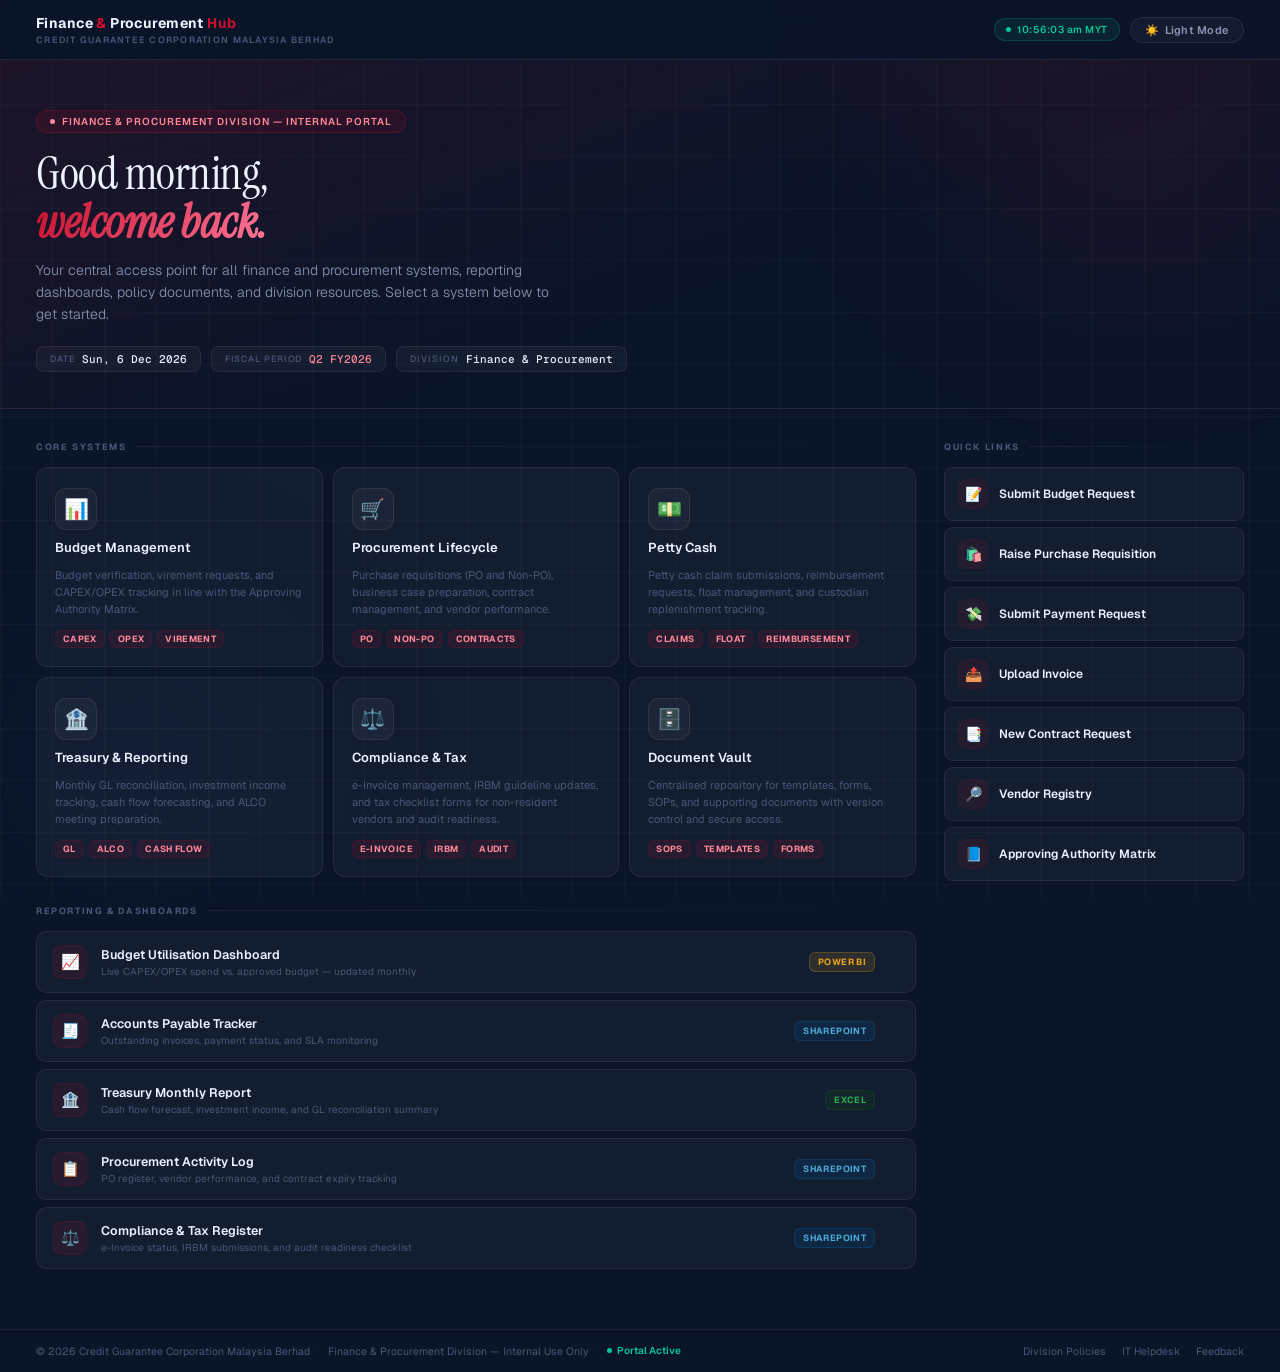
==== index.html @ be3e6a38 "Update index.html" ====
<!DOCTYPE html>
<html lang="en" data-theme="dark">
<head>
<meta charset="UTF-8">
<meta name="viewport" content="width=device-width, initial-scale=1.0">
<title>Finance & Procurement Division Hub</title>
<link rel="preconnect" href="https://fonts.googleapis.com">
<link href="https://fonts.googleapis.com/css2?family=Instrument+Serif:ital@0;1&family=Geist:wght@300;400;500;600;700&family=Geist+Mono:wght@400;500&display=swap" rel="stylesheet">
<style>

:root {
  --cgc-red:       #C8102E;
  --cgc-red-dim:   #8B0B1F;
  --cgc-red-pale:  rgba(200,16,46,0.10);
  --cgc-red-glow:  rgba(200,16,46,0.22);
  --font-serif:    'Instrument Serif', Georgia, serif;
  --font-sans:     'Geist', -apple-system, sans-serif;
  --font-mono:     'Geist Mono', monospace;
  --ease:          cubic-bezier(0.22, 1, 0.36, 1);
}

[data-theme="dark"] {
  --bg:           #0B1529;
  --bg-mid:       #111E36;
  --surface:      rgba(255,255,255,0.035);
  --surface-hi:   rgba(255,255,255,0.065);
  --border:       rgba(255,255,255,0.07);
  --border-hi:    rgba(200,16,46,0.45);
  --txt-1:        #EDF2FF;
  --txt-2:        #8896B4;
  --txt-3:        #4A5878;
  --topbar-bg:    rgba(11,21,41,0.85);
  --grid-col:     rgba(255,255,255,0.022);
  --orb-op:       0.13;
  --shadow:       0 4px 24px rgba(0,0,0,0.35);
}
[data-theme="light"] {
  --bg:           #F0F4FA;
  --bg-mid:       #FFFFFF;
  --surface:      rgba(255,255,255,0.85);
  --surface-hi:   #FFFFFF;
  --border:       rgba(0,0,0,0.08);
  --border-hi:    rgba(200,16,46,0.5);
  --txt-1:        #0F172A;
  --txt-2:        #3A4A6A;
  --txt-3:        #7A8AAA;
  --topbar-bg:    rgba(240,244,250,0.92);
  --grid-col:     rgba(0,90,169,0.04);
  --orb-op:       0.06;
  --shadow:       0 2px 16px rgba(0,0,0,0.08);
}

*, *::before, *::after { margin:0; padding:0; box-sizing:border-box; }
html { background:var(--bg); scroll-behavior:smooth; }
body {
  font-family: var(--font-sans);
  color: var(--txt-1);
  background: var(--bg);
  min-height: 100vh;
  overflow-x: hidden;
  -webkit-font-smoothing: antialiased;
}

/* ── AMBIENT BG ── */
.ambient { position:fixed; inset:0; z-index:0; pointer-events:none; overflow:hidden; }
.ambient-grid {
  position:absolute; inset:0;
  background-image:
    linear-gradient(var(--grid-col) 1px, transparent 1px),
    linear-gradient(90deg, var(--grid-col) 1px, transparent 1px);
  background-size:52px 52px;
}
.orb {
  position:absolute; border-radius:50%;
  filter:blur(100px); opacity:var(--orb-op); pointer-events:none;
}
.orb-1 {
  width:600px; height:600px;
  background:radial-gradient(circle,#C8102E,transparent 70%);
  top:-220px; right:-160px;
  animation:driftA 22s ease-in-out infinite;
}
.orb-2 {
  width:440px; height:440px;
  background:radial-gradient(circle,#1C3A80,transparent 70%);
  bottom:-80px; left:-80px;
  animation:driftB 28s ease-in-out infinite;
}
@keyframes driftA{0%,100%{transform:translate(0,0)}50%{transform:translate(-50px,55px)}}
@keyframes driftB{0%,100%{transform:translate(0,0)}50%{transform:translate(55px,-40px)}}

/* ── SHELL ── */
.shell { position:relative; z-index:1; display:flex; flex-direction:column; min-height:100vh; }

/* ══════════════════════════════
   TOPBAR
══════════════════════════════ */
.topbar {
  display:flex; align-items:center; justify-content:space-between;
  padding:0 36px; height:60px;
  background:var(--topbar-bg);
  backdrop-filter:blur(24px) saturate(160%);
  border-bottom:1px solid var(--border);
  position:sticky; top:0; z-index:200;
}

.topbar-brand {}
.brand-title {
  font-family:var(--font-sans);
  font-size:14px; font-weight:700;
  letter-spacing:0.03em; color:var(--txt-1);
}
.brand-title em { font-style:normal; color:var(--cgc-red); }
.brand-sub {
  font-size:9px; font-weight:600;
  letter-spacing:0.14em; text-transform:uppercase;
  color:var(--txt-3); margin-top:2px;
}

.topbar-right { display:flex; align-items:center; gap:10px; }

.live-pill {
  display:inline-flex; align-items:center; gap:6px;
  padding:4px 11px; border-radius:20px;
  background:rgba(0,200,150,0.09);
  border:1px solid rgba(0,200,150,0.2);
  font-size:10px; font-weight:600;
  letter-spacing:0.05em; color:#00C896;
}
.live-dot { width:5px; height:5px; border-radius:50%; background:#00C896; animation:pulse 1.5s infinite; }

.theme-btn {
  padding:5px 14px; border-radius:20px;
  background:var(--surface); border:1px solid var(--border);
  color:var(--txt-2); font-size:11px; font-weight:600;
  cursor:pointer; display:flex; align-items:center; gap:6px;
  font-family:var(--font-sans); transition:all 0.18s; letter-spacing:0.02em;
}
.theme-btn:hover { background:var(--surface-hi); color:var(--txt-1); }

/* ══════════════════════════════
   MASTHEAD
══════════════════════════════ */
.masthead {
  padding:48px 36px 36px;
  border-bottom:1px solid var(--border);
  background:linear-gradient(160deg, var(--cgc-red-pale) 0%, transparent 60%);
}

.masthead-tag {
  display:inline-flex; align-items:center; gap:7px;
  background:var(--cgc-red-pale);
  border:1px solid rgba(200,16,46,0.25);
  border-radius:30px; padding:4px 13px;
  font-size:10px; font-weight:600;
  letter-spacing:0.1em; text-transform:uppercase;
  color:#FF8899; margin-bottom:16px;
}
.tag-dot { width:5px; height:5px; border-radius:50%; background:#FF8899; animation:pulse 2s infinite; }

.masthead-title {
  font-family:var(--font-serif);
  font-size:46px; font-weight:400;
  line-height:1.06; letter-spacing:-0.5px;
  color:var(--txt-1); margin-bottom:12px;
}
.masthead-title strong {
  font-style:italic;
  background:linear-gradient(120deg, var(--cgc-red) 0%, #FF7799 100%);
  -webkit-background-clip:text; -webkit-text-fill-color:transparent;
  background-clip:text;
}

.masthead-greeting {
  font-size:14px; color:var(--txt-2);
  font-weight:300; line-height:1.6;
  max-width:520px;
}
.masthead-greeting strong { color:var(--txt-1); font-weight:500; }

.masthead-meta {
  display:flex; gap:10px; margin-top:20px; flex-wrap:wrap; align-items:center;
}
.meta-chip {
  display:inline-flex; align-items:center; gap:7px;
  padding:5px 13px; border-radius:8px;
  background:var(--surface); border:1px solid var(--border);
  font-size:11px; color:var(--txt-2); font-weight:500;
}
.meta-chip .label { color:var(--txt-3); font-size:9px; text-transform:uppercase; letter-spacing:0.1em; }
.meta-chip .val { font-family:var(--font-mono); color:var(--txt-1); font-size:11px; }
.meta-chip .val.red { color:#FF8899; }

/* ══════════════════════════════
   WORKSPACE
══════════════════════════════ */
.workspace {
  flex:1; padding:32px 36px;
  display:grid;
  grid-template-columns:1fr 300px;
  gap:28px;
  align-items:start;
}

/* ── SECTION LABEL ── */
.sec {
  font-size:9px; font-weight:700;
  text-transform:uppercase; letter-spacing:0.18em;
  color:var(--txt-3); margin-bottom:14px;
  display:flex; align-items:center; gap:10px;
}
.sec::after {
  content:''; flex:1; height:1px;
  background:linear-gradient(90deg,var(--border),transparent);
}

/* ══════════════════════════════
   SYSTEM CARDS (Main Modules)
══════════════════════════════ */
.systems-grid {
  display:grid; grid-template-columns:repeat(3,1fr);
  gap:10px; margin-bottom:28px;
}

.sys-card {
  background:var(--surface);
  border:1px solid var(--border);
  border-radius:12px; padding:20px 18px 18px;
  cursor:pointer; transition:all 0.24s var(--ease);
  display:flex; flex-direction:column; gap:10px;
  position:relative; overflow:hidden;
  text-decoration:none; color:inherit;
}
.sys-card::after {
  content:''; position:absolute;
  bottom:0; left:0; right:0; height:2px;
  background:linear-gradient(90deg,var(--cgc-red),transparent);
  transform:scaleX(0); transform-origin:left;
  transition:transform 0.28s var(--ease);
}
.sys-card:hover {
  background:var(--surface-hi);
  border-color:var(--border-hi);
  transform:translateY(-3px);
  box-shadow:var(--shadow);
}
.sys-card:hover::after { transform:scaleX(1); }

.sys-card-top { display:flex; align-items:flex-start; justify-content:space-between; }
.sys-icon {
  width:42px; height:42px; border-radius:11px;
  background:rgba(255,255,255,0.04); border:1px solid var(--border);
  display:flex; align-items:center; justify-content:center; font-size:20px;
}
.sys-arrow {
  font-size:13px; color:var(--txt-3);
  opacity:0; transform:translate(-3px,3px);
  transition:all 0.2s;
}
.sys-card:hover .sys-arrow { opacity:1; color:#FF8899; transform:translate(0,0); }

.sys-name { font-size:13px; font-weight:600; color:var(--txt-1); line-height:1.3; }
.sys-desc { font-size:11px; color:var(--txt-3); line-height:1.55; }

.sys-tags { display:flex; gap:5px; flex-wrap:wrap; margin-top:2px; }
.tag {
  font-size:9px; font-weight:700;
  padding:2px 7px; border-radius:6px;
  letter-spacing:0.04em; text-transform:uppercase;
  background:var(--cgc-red-pale); color:#FF8899;
  border:1px solid rgba(200,16,46,0.15);
}

/* ══════════════════════════════
   REPORTING LINKS
══════════════════════════════ */
.reports-list { display:flex; flex-direction:column; gap:7px; margin-bottom:28px; }

.report-link {
  display:flex; align-items:center; gap:14px;
  padding:13px 16px;
  background:var(--surface); border:1px solid var(--border);
  border-radius:10px; text-decoration:none; color:inherit;
  transition:all 0.2s; cursor:pointer;
}
.report-link:hover {
  background:var(--surface-hi);
  border-color:var(--border-hi);
  transform:translateX(3px);
}
.report-link:hover .rl-arrow { color:#FF8899; opacity:1; }

.rl-icon {
  width:34px; height:34px; border-radius:9px;
  background:var(--cgc-red-pale); border:1px solid rgba(200,16,46,0.15);
  display:flex; align-items:center; justify-content:center;
  font-size:15px; flex-shrink:0;
}
.rl-body { flex:1; }
.rl-name { font-size:12.5px; font-weight:600; color:var(--txt-1); }
.rl-sub  { font-size:10px; color:var(--txt-3); margin-top:2px; }
.rl-badge {
  font-size:9px; font-weight:700;
  padding:3px 8px; border-radius:6px;
  text-transform:uppercase; letter-spacing:0.04em;
  flex-shrink:0;
}
.lb-sp   { background:rgba(0,120,212,0.12); color:#4CA8D4; border:1px solid rgba(0,120,212,0.2); }
.lb-pbi  { background:rgba(245,188,32,0.12); color:#E8A020; border:1px solid rgba(245,188,32,0.2); }
.lb-ext  { background:rgba(0,200,150,0.1); color:#00C896; border:1px solid rgba(0,200,150,0.2); }
.lb-excel{ background:rgba(16,124,16,0.12); color:#2EAA4A; border:1px solid rgba(16,124,16,0.2); }
.rl-arrow { font-size:12px; color:var(--txt-3); opacity:0; transition:all 0.2s; flex-shrink:0; }

/* ══════════════════════════════
   SIDEBAR
══════════════════════════════ */
.sidebar { display:flex; flex-direction:column; gap:22px; }

/* Quick Links */
.quicklinks { display:flex; flex-direction:column; gap:6px; }
.ql {
  display:flex; align-items:center; gap:11px;
  padding:11px 13px;
  background:var(--surface); border:1px solid var(--border);
  border-radius:9px; text-decoration:none; color:inherit;
  transition:all 0.2s; cursor:pointer;
}
.ql:hover { background:var(--surface-hi); border-color:var(--border-hi); }
.ql:hover .ql-arrow { opacity:1; color:#FF8899; }
.ql-ico {
  width:30px; height:30px; border-radius:8px;
  background:var(--cgc-red-pale);
  display:flex; align-items:center; justify-content:center; font-size:14px; flex-shrink:0;
}
.ql-label { font-size:12px; font-weight:600; color:var(--txt-1); flex:1; }
.ql-arrow { font-size:11px; color:var(--txt-3); opacity:0; transition:all 0.18s; }



/* ── UTILS ── */
@keyframes pulse { 0%,100%{opacity:1;transform:scale(1)} 50%{opacity:0.45;transform:scale(0.7)} }
@keyframes fadeUp { from{opacity:0;transform:translateY(14px)} to{opacity:1;transform:translateY(0)} }

.sys-card { animation:fadeUp 0.45s var(--ease) both; }
.sys-card:nth-child(1){animation-delay:.04s}
.sys-card:nth-child(2){animation-delay:.09s}
.sys-card:nth-child(3){animation-delay:.14s}
.sys-card:nth-child(4){animation-delay:.19s}
.sys-card:nth-child(5){animation-delay:.24s}
.sys-card:nth-child(6){animation-delay:.29s}

::-webkit-scrollbar{width:4px;height:4px}
::-webkit-scrollbar-track{background:transparent}
::-webkit-scrollbar-thumb{background:var(--border);border-radius:2px}
::selection{background:rgba(200,16,46,0.25)}

/* ── FOOTER ── */
.footer {
  padding:14px 36px; border-top:1px solid var(--border);
  display:flex; align-items:center; justify-content:space-between;
  flex-wrap:wrap; gap:10px;
}
.footer-l { font-size:10.5px; color:var(--txt-3); display:flex; align-items:center; gap:8px; flex-wrap:wrap; }
.fdot { color:var(--border); }
.sys-ok {
  display:inline-flex; align-items:center; gap:5px;
  font-size:10px; color:#00C896; font-weight:600;
}
.sys-ok::before { content:''; width:5px; height:5px; border-radius:50%; background:#00C896; animation:pulse 1.5s infinite; }
.footer-r { display:flex; gap:16px; }
.fl { font-size:10.5px; color:var(--txt-3); text-decoration:none; transition:color 0.18s; cursor:pointer; }
.fl:hover { color:#FF8899; }

/* ── RESPONSIVE ── */
@media(max-width:1100px) { .workspace{grid-template-columns:1fr} .systems-grid{grid-template-columns:repeat(2,1fr)} }
@media(max-width:640px)  {
  .workspace,.masthead{padding:16px}
  .topbar{padding:0 14px}
  .masthead-title{font-size:32px}
  .systems-grid{grid-template-columns:1fr}
}
</style>
</head>
<body>

<div class="ambient">
  <div class="ambient-grid"></div>
  <div class="orb orb-1"></div>
  <div class="orb orb-2"></div>
</div>

<div class="shell">

<!-- TOPBAR -->
<header class="topbar">
  <div class="topbar-brand">
    <div class="brand-title">Finance <em>&</em> Procurement <em>Hub</em></div>
    <div class="brand-sub">Credit Guarantee Corporation Malaysia Berhad</div>
  </div>
  <div class="topbar-right">
    <div class="live-pill"><div class="live-dot"></div><span id="topbar-clock">—</span></div>
    <button class="theme-btn" id="themeBtn">
      <span id="themeIco">☀️</span><span id="themeTxt">Light Mode</span>
    </button>
  </div>
</header>

<!-- MASTHEAD -->
<section class="masthead">
  <div class="masthead-tag"><span class="tag-dot"></span>Finance &amp; Procurement Division — Internal Portal</div>
  <h1 class="masthead-title"><span id="greeting">Good morning</span>,<br><strong>welcome back.</strong></h1>
  <p class="masthead-greeting">
    Your central access point for all finance and procurement systems,
    reporting dashboards, policy documents, and division resources.
    Select a system below to get started.
  </p>
  <div class="masthead-meta">
    <div class="meta-chip">
      <span class="label">Date</span>
      <span class="val" id="meta-date">—</span>
    </div>
    <div class="meta-chip">
      <span class="label">Fiscal Period</span>
      <span class="val red">Q2 FY2026</span>
    </div>
    <div class="meta-chip">
      <span class="label">Division</span>
      <span class="val">Finance &amp; Procurement</span>
    </div>
  </div>
</section>

<!-- WORKSPACE -->
<main class="workspace">

  <!-- LEFT -->
  <div>

    <!-- CORE SYSTEMS -->
    <div class="sec">Core Systems</div>
    <div class="systems-grid">

      <a href="REPLACE_LINK" target="_blank" class="sys-card">
        <div class="sys-card-top">
          <div class="sys-icon">📊</div>
          <span class="sys-arrow">↗</span>
        </div>
        <div class="sys-name">Budget Management</div>
        <div class="sys-desc">Budget verification, virement requests, and CAPEX/OPEX tracking in line with the Approving Authority Matrix.</div>
        <div class="sys-tags"><span class="tag">CAPEX</span><span class="tag">OPEX</span><span class="tag">Virement</span></div>
      </a>

      <a href="REPLACE_LINK" target="_blank" class="sys-card">
        <div class="sys-card-top">
          <div class="sys-icon">🛒</div>
          <span class="sys-arrow">↗</span>
        </div>
        <div class="sys-name">Procurement Lifecycle</div>
        <div class="sys-desc">Purchase requisitions (PO and Non-PO), business case preparation, contract management, and vendor performance.</div>
        <div class="sys-tags"><span class="tag">PO</span><span class="tag">Non-PO</span><span class="tag">Contracts</span></div>
      </a>

      <a href="REPLACE_LINK" target="_blank" class="sys-card">
        <div class="sys-card-top">
          <div class="sys-icon">💵</div>
          <span class="sys-arrow">↗</span>
        </div>
        <div class="sys-name">Petty Cash</div>
        <div class="sys-desc">Petty cash claim submissions, reimbursement requests, float management, and custodian replenishment tracking.</div>
        <div class="sys-tags"><span class="tag">Claims</span><span class="tag">Float</span><span class="tag">Reimbursement</span></div>
      </a>

      <a href="REPLACE_LINK" target="_blank" class="sys-card">
        <div class="sys-card-top">
          <div class="sys-icon">🏦</div>
          <span class="sys-arrow">↗</span>
        </div>
        <div class="sys-name">Treasury &amp; Reporting</div>
        <div class="sys-desc">Monthly GL reconciliation, investment income tracking, cash flow forecasting, and ALCO meeting preparation.</div>
        <div class="sys-tags"><span class="tag">GL</span><span class="tag">ALCO</span><span class="tag">Cash Flow</span></div>
      </a>

      <a href="REPLACE_LINK" target="_blank" class="sys-card">
        <div class="sys-card-top">
          <div class="sys-icon">⚖️</div>
          <span class="sys-arrow">↗</span>
        </div>
        <div class="sys-name">Compliance &amp; Tax</div>
        <div class="sys-desc">e-Invoice management, IRBM guideline updates, and tax checklist forms for non-resident vendors and audit readiness.</div>
        <div class="sys-tags"><span class="tag">e-Invoice</span><span class="tag">IRBM</span><span class="tag">Audit</span></div>
      </a>

      <a href="REPLACE_LINK" target="_blank" class="sys-card">
        <div class="sys-card-top">
          <div class="sys-icon">🗄️</div>
          <span class="sys-arrow">↗</span>
        </div>
        <div class="sys-name">Document Vault</div>
        <div class="sys-desc">Centralised repository for templates, forms, SOPs, and supporting documents with version control and secure access.</div>
        <div class="sys-tags"><span class="tag">SOPs</span><span class="tag">Templates</span><span class="tag">Forms</span></div>
      </a>

    </div>

    <!-- REPORTING & DASHBOARDS -->
    <div class="sec">Reporting &amp; Dashboards</div>
    <div class="reports-list">

      <a href="REPLACE_LINK" target="_blank" class="report-link">
        <div class="rl-icon">📈</div>
        <div class="rl-body">
          <div class="rl-name">Budget Utilisation Dashboard</div>
          <div class="rl-sub">Live CAPEX/OPEX spend vs. approved budget — updated monthly</div>
        </div>
        <span class="rl-badge lb-pbi">Power BI</span>
        <span class="rl-arrow">→</span>
      </a>

      <a href="REPLACE_LINK" target="_blank" class="report-link">
        <div class="rl-icon">🧾</div>
        <div class="rl-body">
          <div class="rl-name">Accounts Payable Tracker</div>
          <div class="rl-sub">Outstanding invoices, payment status, and SLA monitoring</div>
        </div>
        <span class="rl-badge lb-sp">SharePoint</span>
        <span class="rl-arrow">→</span>
      </a>

      <a href="REPLACE_LINK" target="_blank" class="report-link">
        <div class="rl-icon">🏦</div>
        <div class="rl-body">
          <div class="rl-name">Treasury Monthly Report</div>
          <div class="rl-sub">Cash flow forecast, investment income, and GL reconciliation summary</div>
        </div>
        <span class="rl-badge lb-excel">Excel</span>
        <span class="rl-arrow">→</span>
      </a>

      <a href="REPLACE_LINK" target="_blank" class="report-link">
        <div class="rl-icon">📋</div>
        <div class="rl-body">
          <div class="rl-name">Procurement Activity Log</div>
          <div class="rl-sub">PO register, vendor performance, and contract expiry tracking</div>
        </div>
        <span class="rl-badge lb-sp">SharePoint</span>
        <span class="rl-arrow">→</span>
      </a>

      <a href="REPLACE_LINK" target="_blank" class="report-link">
        <div class="rl-icon">⚖️</div>
        <div class="rl-body">
          <div class="rl-name">Compliance &amp; Tax Register</div>
          <div class="rl-sub">e-Invoice status, IRBM submissions, and audit readiness checklist</div>
        </div>
        <span class="rl-badge lb-sp">SharePoint</span>
        <span class="rl-arrow">→</span>
      </a>

    </div>

  </div>

  <!-- SIDEBAR -->
  <div class="sidebar">

    <!-- QUICK LINKS -->
    <div>
      <div class="sec">Quick Links</div>
      <div class="quicklinks">
        <a href="REPLACE_LINK" target="_blank" class="ql"><div class="ql-ico">📝</div><span class="ql-label">Submit Budget Request</span><span class="ql-arrow">→</span></a>
        <a href="REPLACE_LINK" target="_blank" class="ql"><div class="ql-ico">🛍️</div><span class="ql-label">Raise Purchase Requisition</span><span class="ql-arrow">→</span></a>
        <a href="REPLACE_LINK" target="_blank" class="ql"><div class="ql-ico">💸</div><span class="ql-label">Submit Payment Request</span><span class="ql-arrow">→</span></a>
        <a href="REPLACE_LINK" target="_blank" class="ql"><div class="ql-ico">📤</div><span class="ql-label">Upload Invoice</span><span class="ql-arrow">→</span></a>
        <a href="REPLACE_LINK" target="_blank" class="ql"><div class="ql-ico">📑</div><span class="ql-label">New Contract Request</span><span class="ql-arrow">→</span></a>
        <a href="REPLACE_LINK" target="_blank" class="ql"><div class="ql-ico">🔎</div><span class="ql-label">Vendor Registry</span><span class="ql-arrow">→</span></a>
        <a href="REPLACE_LINK" target="_blank" class="ql"><div class="ql-ico">📘</div><span class="ql-label">Approving Authority Matrix</span><span class="ql-arrow">→</span></a>
      </div>
    </div>

  </div>

</main>

<!-- FOOTER -->
<footer class="footer">
  <div class="footer-l">
    <span>© 2026 Credit Guarantee Corporation Malaysia Berhad</span>
    <span class="fdot">·</span>
    <span>Finance &amp; Procurement Division — Internal Use Only</span>
    <span class="fdot">·</span>
    <span class="sys-ok">Portal Active</span>
  </div>
  <div class="footer-r">
    <a class="fl" href="#">Division Policies</a>
    <a class="fl" href="#">IT Helpdesk</a>
    <a class="fl" href="#">Feedback</a>
  </div>
</footer>

</div>

<script>
/* ─ TIME-BASED GREETING ─ */
function setGreeting() {
  const h = new Date().getHours();
  const g = h < 12 ? 'Good morning'
           : h < 17 ? 'Good afternoon'
           : 'Good evening';
  document.getElementById('greeting').textContent = g;
}
setGreeting();

/* ─ DATE CHIP ─ */
function setDate() {
  const now = new Date();
  const opts = { weekday:'short', day:'numeric', month:'short', year:'numeric', timeZone:'Asia/Kuala_Lumpur' };
  document.getElementById('meta-date').textContent = now.toLocaleDateString('en-MY', opts);
}
setDate();

/* ─ LIVE CLOCK IN TOPBAR ─ */
function tickClock() {
  const el = document.getElementById('topbar-clock');
  if (el) el.textContent = new Date().toLocaleTimeString('en-MY', {
    hour:'2-digit', minute:'2-digit', second:'2-digit', timeZone:'Asia/Kuala_Lumpur'
  }) + ' MYT';
}
tickClock();
setInterval(tickClock, 1000);

/* ─ THEME TOGGLE ─ */
const themeBtn = document.getElementById('themeBtn');
const themeIco = document.getElementById('themeIco');
const themeTxt = document.getElementById('themeTxt');
themeBtn.addEventListener('click', () => {
  const dark = document.documentElement.getAttribute('data-theme') === 'dark';
  document.documentElement.setAttribute('data-theme', dark ? 'light' : 'dark');
  themeIco.textContent = dark ? '🌙' : '☀️';
  themeTxt.textContent = dark ? 'Dark Mode' : 'Light Mode';
});
</script>
</body>
</html>
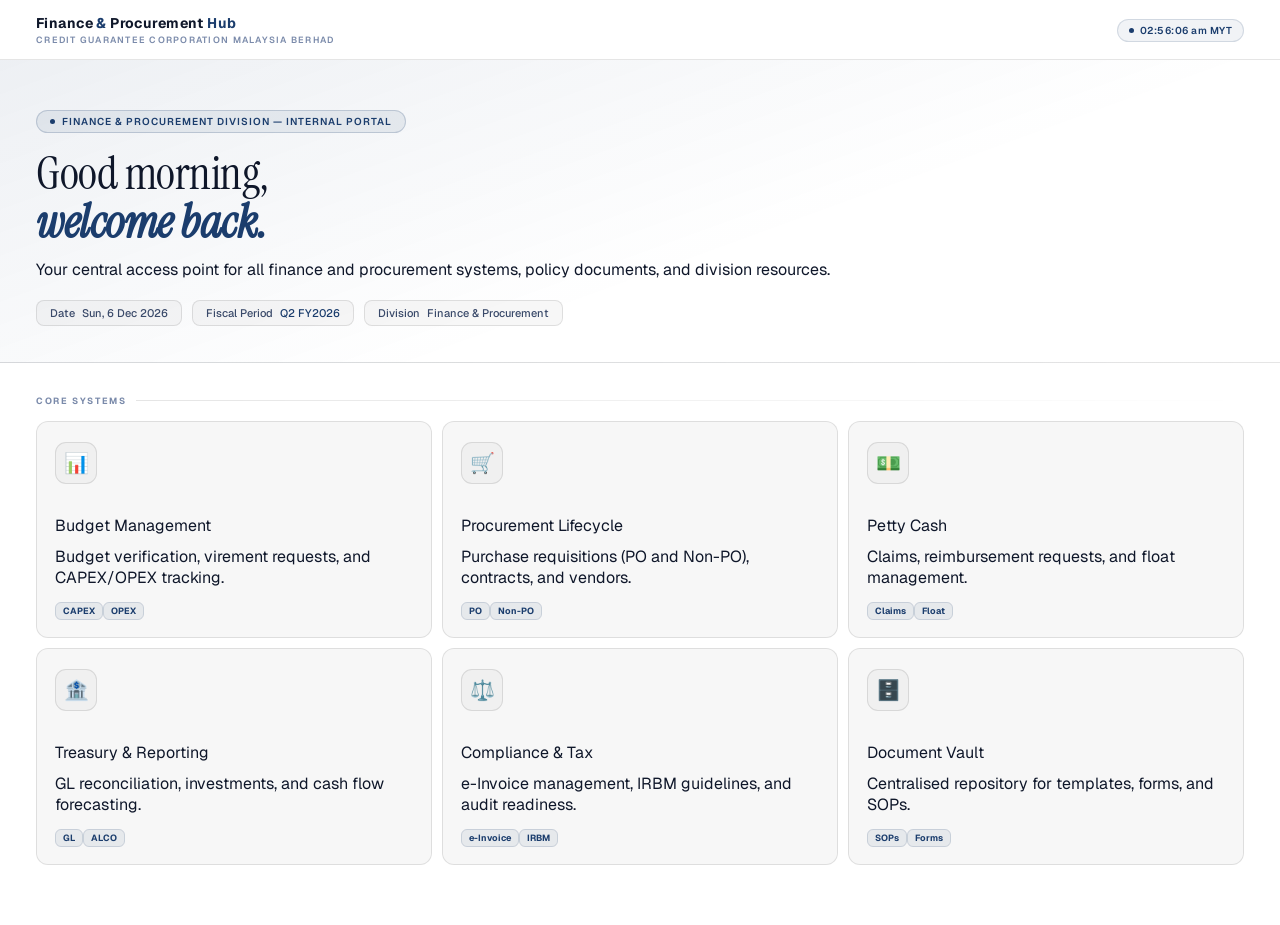
==== commit 0c2d8aac: "Update index.html" ====
--- a/index.html
+++ b/index.html
@@ -1,5 +1,5 @@
 <!DOCTYPE html>
-<html lang="en" data-theme="dark">
+<html lang="en">
 <head>
 <meta charset="UTF-8">
 <meta name="viewport" content="width=device-width, initial-scale=1.0">
@@ -7,47 +7,25 @@
 <link rel="preconnect" href="https://fonts.googleapis.com">
 <link href="https://fonts.googleapis.com/css2?family=Instrument+Serif:ital@0;1&family=Geist:wght@300;400;500;600;700&family=Geist+Mono:wght@400;500&display=swap" rel="stylesheet">
 <style>
-
 :root {
-  --cgc-red:       #C8102E;
-  --cgc-red-dim:   #8B0B1F;
-  --cgc-red-pale:  rgba(200,16,46,0.10);
-  --cgc-red-glow:  rgba(200,16,46,0.22);
+  --cgc-blue:       #1B3D6D;
+  --cgc-blue-pale:  rgba(27,61,109,0.08);
+  --cgc-blue-glow:  rgba(27,61,109,0.15);
   --font-serif:    'Instrument Serif', Georgia, serif;
   --font-sans:     'Geist', -apple-system, sans-serif;
   --font-mono:     'Geist Mono', monospace;
   --ease:          cubic-bezier(0.22, 1, 0.36, 1);
-}
-
-[data-theme="dark"] {
-  --bg:           #0B1529;
-  --bg-mid:       #111E36;
-  --surface:      rgba(255,255,255,0.035);
-  --surface-hi:   rgba(255,255,255,0.065);
-  --border:       rgba(255,255,255,0.07);
-  --border-hi:    rgba(200,16,46,0.45);
-  --txt-1:        #EDF2FF;
-  --txt-2:        #8896B4;
-  --txt-3:        #4A5878;
-  --topbar-bg:    rgba(11,21,41,0.85);
-  --grid-col:     rgba(255,255,255,0.022);
-  --orb-op:       0.13;
-  --shadow:       0 4px 24px rgba(0,0,0,0.35);
-}
-[data-theme="light"] {
-  --bg:           #F0F4FA;
-  --bg-mid:       #FFFFFF;
-  --surface:      rgba(255,255,255,0.85);
-  --surface-hi:   #FFFFFF;
-  --border:       rgba(0,0,0,0.08);
-  --border-hi:    rgba(200,16,46,0.5);
-  --txt-1:        #0F172A;
-  --txt-2:        #3A4A6A;
-  --txt-3:        #7A8AAA;
-  --topbar-bg:    rgba(240,244,250,0.92);
-  --grid-col:     rgba(0,90,169,0.04);
-  --orb-op:       0.06;
-  --shadow:       0 2px 16px rgba(0,0,0,0.08);
+  
+  --bg:            #FFFFFF;
+  --surface:       rgba(0,0,0,0.03);
+  --surface-hi:    rgba(0,0,0,0.06);
+  --border:        rgba(0,0,0,0.1);
+  --border-hi:     rgba(27,61,109,0.4);
+  --txt-1:         #0F172A;
+  --txt-2:         #3A4A6A;
+  --txt-3:         #7A8AAA;
+  --topbar-bg:     rgba(255,255,255,0.95);
+  --shadow:        0 2px 16px rgba(0,0,0,0.06);
 }
 
 *, *::before, *::after { margin:0; padding:0; box-sizing:border-box; }
@@ -61,40 +39,11 @@
   -webkit-font-smoothing: antialiased;
 }
 
-/* ── AMBIENT BG ── */
 .ambient { position:fixed; inset:0; z-index:0; pointer-events:none; overflow:hidden; }
-.ambient-grid {
-  position:absolute; inset:0;
-  background-image:
-    linear-gradient(var(--grid-col) 1px, transparent 1px),
-    linear-gradient(90deg, var(--grid-col) 1px, transparent 1px);
-  background-size:52px 52px;
-}
-.orb {
-  position:absolute; border-radius:50%;
-  filter:blur(100px); opacity:var(--orb-op); pointer-events:none;
-}
-.orb-1 {
-  width:600px; height:600px;
-  background:radial-gradient(circle,#C8102E,transparent 70%);
-  top:-220px; right:-160px;
-  animation:driftA 22s ease-in-out infinite;
-}
-.orb-2 {
-  width:440px; height:440px;
-  background:radial-gradient(circle,#1C3A80,transparent 70%);
-  bottom:-80px; left:-80px;
-  animation:driftB 28s ease-in-out infinite;
-}
-@keyframes driftA{0%,100%{transform:translate(0,0)}50%{transform:translate(-50px,55px)}}
-@keyframes driftB{0%,100%{transform:translate(0,0)}50%{transform:translate(55px,-40px)}}
+.ambient-grid { position:absolute; inset:0; }
 
-/* ── SHELL ── */
 .shell { position:relative; z-index:1; display:flex; flex-direction:column; min-height:100vh; }
 
-/* ══════════════════════════════
-   TOPBAR
-══════════════════════════════ */
 .topbar {
   display:flex; align-items:center; justify-content:space-between;
   padding:0 36px; height:60px;
@@ -104,540 +53,118 @@
   position:sticky; top:0; z-index:200;
 }
 
-.topbar-brand {}
-.brand-title {
-  font-family:var(--font-sans);
-  font-size:14px; font-weight:700;
-  letter-spacing:0.03em; color:var(--txt-1);
-}
-.brand-title em { font-style:normal; color:var(--cgc-red); }
-.brand-sub {
-  font-size:9px; font-weight:600;
-  letter-spacing:0.14em; text-transform:uppercase;
-  color:var(--txt-3); margin-top:2px;
-}
-
-.topbar-right { display:flex; align-items:center; gap:10px; }
+.brand-title { font-size:14px; font-weight:700; letter-spacing:0.03em; color:var(--txt-1); }
+.brand-title em { font-style:normal; color:var(--cgc-blue); }
+.brand-sub { font-size:9px; font-weight:600; letter-spacing:0.14em; text-transform:uppercase; color:var(--txt-3); margin-top:2px; }
 
 .live-pill {
   display:inline-flex; align-items:center; gap:6px;
   padding:4px 11px; border-radius:20px;
-  background:rgba(0,200,150,0.09);
-  border:1px solid rgba(0,200,150,0.2);
+  background:rgba(27,61,109,0.06);
+  border:1px solid rgba(27,61,109,0.15);
   font-size:10px; font-weight:600;
-  letter-spacing:0.05em; color:#00C896;
+  letter-spacing:0.05em; color:var(--cgc-blue);
 }
-.live-dot { width:5px; height:5px; border-radius:50%; background:#00C896; animation:pulse 1.5s infinite; }
+.live-dot { width:5px; height:5px; border-radius:50%; background:var(--cgc-blue); animation:pulse 1.5s infinite; }
 
-.theme-btn {
-  padding:5px 14px; border-radius:20px;
-  background:var(--surface); border:1px solid var(--border);
-  color:var(--txt-2); font-size:11px; font-weight:600;
-  cursor:pointer; display:flex; align-items:center; gap:6px;
-  font-family:var(--font-sans); transition:all 0.18s; letter-spacing:0.02em;
-}
-.theme-btn:hover { background:var(--surface-hi); color:var(--txt-1); }
-
-/* ══════════════════════════════
-   MASTHEAD
-══════════════════════════════ */
 .masthead {
   padding:48px 36px 36px;
   border-bottom:1px solid var(--border);
-  background:linear-gradient(160deg, var(--cgc-red-pale) 0%, transparent 60%);
+  background:linear-gradient(160deg, var(--cgc-blue-pale) 0%, transparent 60%);
 }
 
 .masthead-tag {
   display:inline-flex; align-items:center; gap:7px;
-  background:var(--cgc-red-pale);
-  border:1px solid rgba(200,16,46,0.25);
+  background:var(--cgc-blue-pale);
+  border:1px solid rgba(27,61,109,0.2);
   border-radius:30px; padding:4px 13px;
   font-size:10px; font-weight:600;
   letter-spacing:0.1em; text-transform:uppercase;
-  color:#FF8899; margin-bottom:16px;
+  color:var(--cgc-blue); margin-bottom:16px;
 }
-.tag-dot { width:5px; height:5px; border-radius:50%; background:#FF8899; animation:pulse 2s infinite; }
+.tag-dot { width:5px; height:5px; border-radius:50%; background:var(--cgc-blue); animation:pulse 2s infinite; }
 
-.masthead-title {
-  font-family:var(--font-serif);
-  font-size:46px; font-weight:400;
-  line-height:1.06; letter-spacing:-0.5px;
-  color:var(--txt-1); margin-bottom:12px;
-}
-.masthead-title strong {
-  font-style:italic;
-  background:linear-gradient(120deg, var(--cgc-red) 0%, #FF7799 100%);
-  -webkit-background-clip:text; -webkit-text-fill-color:transparent;
-  background-clip:text;
-}
+.masthead-title { font-family:var(--font-serif); font-size:46px; font-weight:400; line-height:1.06; letter-spacing:-0.5px; color:var(--txt-1); margin-bottom:12px; }
+.masthead-title strong { font-style:italic; color:var(--cgc-blue); }
 
-.masthead-greeting {
-  font-size:14px; color:var(--txt-2);
-  font-weight:300; line-height:1.6;
-  max-width:520px;
-}
-.masthead-greeting strong { color:var(--txt-1); font-weight:500; }
-
-.masthead-meta {
-  display:flex; gap:10px; margin-top:20px; flex-wrap:wrap; align-items:center;
-}
+.masthead-meta { display:flex; gap:10px; margin-top:20px; flex-wrap:wrap; align-items:center; }
 .meta-chip {
   display:inline-flex; align-items:center; gap:7px;
   padding:5px 13px; border-radius:8px;
   background:var(--surface); border:1px solid var(--border);
   font-size:11px; color:var(--txt-2); font-weight:500;
 }
-.meta-chip .label { color:var(--txt-3); font-size:9px; text-transform:uppercase; letter-spacing:0.1em; }
-.meta-chip .val { font-family:var(--font-mono); color:var(--txt-1); font-size:11px; }
-.meta-chip .val.red { color:#FF8899; }
+.meta-chip .val.blue { color:var(--cgc-blue); }
 
-/* ══════════════════════════════
-   WORKSPACE
-══════════════════════════════ */
-.workspace {
-  flex:1; padding:32px 36px;
-  display:grid;
-  grid-template-columns:1fr 300px;
-  gap:28px;
-  align-items:start;
-}
+.workspace { flex:1; padding:32px 36px; }
+.sec { font-size:9px; font-weight:700; text-transform:uppercase; letter-spacing:0.18em; color:var(--txt-3); margin-bottom:14px; display:flex; align-items:center; gap:10px; }
+.sec::after { content:''; flex:1; height:1px; background:linear-gradient(90deg,var(--border),transparent); }
 
-/* ── SECTION LABEL ── */
-.sec {
-  font-size:9px; font-weight:700;
-  text-transform:uppercase; letter-spacing:0.18em;
-  color:var(--txt-3); margin-bottom:14px;
-  display:flex; align-items:center; gap:10px;
-}
-.sec::after {
-  content:''; flex:1; height:1px;
-  background:linear-gradient(90deg,var(--border),transparent);
-}
-
-/* ══════════════════════════════
-   SYSTEM CARDS (Main Modules)
-══════════════════════════════ */
-.systems-grid {
-  display:grid; grid-template-columns:repeat(3,1fr);
-  gap:10px; margin-bottom:28px;
-}
-
+.systems-grid { display:grid; grid-template-columns:repeat(3,1fr); gap:10px; margin-bottom:28px; }
 .sys-card {
-  background:var(--surface);
-  border:1px solid var(--border);
-  border-radius:12px; padding:20px 18px 18px;
-  cursor:pointer; transition:all 0.24s var(--ease);
-  display:flex; flex-direction:column; gap:10px;
-  position:relative; overflow:hidden;
-  text-decoration:none; color:inherit;
+  background:var(--surface); border:1px solid var(--border);
+  border-radius:12px; padding:20px 18px 18px; cursor:pointer; transition:all 0.24s var(--ease);
+  display:flex; flex-direction:column; gap:10px; position:relative; overflow:hidden; text-decoration:none; color:inherit;
 }
 .sys-card::after {
-  content:''; position:absolute;
-  bottom:0; left:0; right:0; height:2px;
-  background:linear-gradient(90deg,var(--cgc-red),transparent);
-  transform:scaleX(0); transform-origin:left;
+  content:''; position:absolute; bottom:0; left:0; right:0; height:2px;
+  background:var(--cgc-blue); transform:scaleX(0); transform-origin:left;
   transition:transform 0.28s var(--ease);
 }
-.sys-card:hover {
-  background:var(--surface-hi);
-  border-color:var(--border-hi);
-  transform:translateY(-3px);
-  box-shadow:var(--shadow);
-}
+.sys-card:hover { background:var(--surface-hi); border-color:var(--border-hi); transform:translateY(-3px); box-shadow:var(--shadow); }
 .sys-card:hover::after { transform:scaleX(1); }
+.sys-card:hover .sys-arrow { opacity:1; color:var(--cgc-blue); transform:translate(0,0); }
+.sys-icon { width:42px; height:42px; border-radius:11px; background:rgba(0,0,0,0.03); border:1px solid var(--border); display:flex; align-items:center; justify-content:center; font-size:20px; }
+.sys-arrow { font-size:13px; color:var(--txt-3); opacity:0; transition:all 0.2s; }
+.tag { font-size:9px; font-weight:700; padding:2px 7px; border-radius:6px; background:var(--cgc-blue-pale); color:var(--cgc-blue); border:1px solid rgba(27,61,109,0.15); }
 
-.sys-card-top { display:flex; align-items:flex-start; justify-content:space-between; }
-.sys-icon {
-  width:42px; height:42px; border-radius:11px;
-  background:rgba(255,255,255,0.04); border:1px solid var(--border);
-  display:flex; align-items:center; justify-content:center; font-size:20px;
-}
-.sys-arrow {
-  font-size:13px; color:var(--txt-3);
-  opacity:0; transform:translate(-3px,3px);
-  transition:all 0.2s;
-}
-.sys-card:hover .sys-arrow { opacity:1; color:#FF8899; transform:translate(0,0); }
-
-.sys-name { font-size:13px; font-weight:600; color:var(--txt-1); line-height:1.3; }
-.sys-desc { font-size:11px; color:var(--txt-3); line-height:1.55; }
-
-.sys-tags { display:flex; gap:5px; flex-wrap:wrap; margin-top:2px; }
-.tag {
-  font-size:9px; font-weight:700;
-  padding:2px 7px; border-radius:6px;
-  letter-spacing:0.04em; text-transform:uppercase;
-  background:var(--cgc-red-pale); color:#FF8899;
-  border:1px solid rgba(200,16,46,0.15);
-}
-
-/* ══════════════════════════════
-   REPORTING LINKS
-══════════════════════════════ */
-.reports-list { display:flex; flex-direction:column; gap:7px; margin-bottom:28px; }
-
-.report-link {
-  display:flex; align-items:center; gap:14px;
-  padding:13px 16px;
-  background:var(--surface); border:1px solid var(--border);
-  border-radius:10px; text-decoration:none; color:inherit;
-  transition:all 0.2s; cursor:pointer;
-}
-.report-link:hover {
-  background:var(--surface-hi);
-  border-color:var(--border-hi);
-  transform:translateX(3px);
-}
-.report-link:hover .rl-arrow { color:#FF8899; opacity:1; }
-
-.rl-icon {
-  width:34px; height:34px; border-radius:9px;
-  background:var(--cgc-red-pale); border:1px solid rgba(200,16,46,0.15);
-  display:flex; align-items:center; justify-content:center;
-  font-size:15px; flex-shrink:0;
-}
-.rl-body { flex:1; }
-.rl-name { font-size:12.5px; font-weight:600; color:var(--txt-1); }
-.rl-sub  { font-size:10px; color:var(--txt-3); margin-top:2px; }
-.rl-badge {
-  font-size:9px; font-weight:700;
-  padding:3px 8px; border-radius:6px;
-  text-transform:uppercase; letter-spacing:0.04em;
-  flex-shrink:0;
-}
-.lb-sp   { background:rgba(0,120,212,0.12); color:#4CA8D4; border:1px solid rgba(0,120,212,0.2); }
-.lb-pbi  { background:rgba(245,188,32,0.12); color:#E8A020; border:1px solid rgba(245,188,32,0.2); }
-.lb-ext  { background:rgba(0,200,150,0.1); color:#00C896; border:1px solid rgba(0,200,150,0.2); }
-.lb-excel{ background:rgba(16,124,16,0.12); color:#2EAA4A; border:1px solid rgba(16,124,16,0.2); }
-.rl-arrow { font-size:12px; color:var(--txt-3); opacity:0; transition:all 0.2s; flex-shrink:0; }
-
-/* ══════════════════════════════
-   SIDEBAR
-══════════════════════════════ */
-.sidebar { display:flex; flex-direction:column; gap:22px; }
-
-/* Quick Links */
-.quicklinks { display:flex; flex-direction:column; gap:6px; }
-.ql {
-  display:flex; align-items:center; gap:11px;
-  padding:11px 13px;
-  background:var(--surface); border:1px solid var(--border);
-  border-radius:9px; text-decoration:none; color:inherit;
-  transition:all 0.2s; cursor:pointer;
-}
-.ql:hover { background:var(--surface-hi); border-color:var(--border-hi); }
-.ql:hover .ql-arrow { opacity:1; color:#FF8899; }
-.ql-ico {
-  width:30px; height:30px; border-radius:8px;
-  background:var(--cgc-red-pale);
-  display:flex; align-items:center; justify-content:center; font-size:14px; flex-shrink:0;
-}
-.ql-label { font-size:12px; font-weight:600; color:var(--txt-1); flex:1; }
-.ql-arrow { font-size:11px; color:var(--txt-3); opacity:0; transition:all 0.18s; }
-
-
-
-/* ── UTILS ── */
 @keyframes pulse { 0%,100%{opacity:1;transform:scale(1)} 50%{opacity:0.45;transform:scale(0.7)} }
 @keyframes fadeUp { from{opacity:0;transform:translateY(14px)} to{opacity:1;transform:translateY(0)} }
+.sys-card { animation:fadeUp 0.45s var(--ease) both; }
 
-.sys-card { animation:fadeUp 0.45s var(--ease) both; }
-.sys-card:nth-child(1){animation-delay:.04s}
-.sys-card:nth-child(2){animation-delay:.09s}
-.sys-card:nth-child(3){animation-delay:.14s}
-.sys-card:nth-child(4){animation-delay:.19s}
-.sys-card:nth-child(5){animation-delay:.24s}
-.sys-card:nth-child(6){animation-delay:.29s}
-
-::-webkit-scrollbar{width:4px;height:4px}
-::-webkit-scrollbar-track{background:transparent}
-::-webkit-scrollbar-thumb{background:var(--border);border-radius:2px}
-::selection{background:rgba(200,16,46,0.25)}
-
-/* ── FOOTER ── */
-.footer {
-  padding:14px 36px; border-top:1px solid var(--border);
-  display:flex; align-items:center; justify-content:space-between;
-  flex-wrap:wrap; gap:10px;
-}
-.footer-l { font-size:10.5px; color:var(--txt-3); display:flex; align-items:center; gap:8px; flex-wrap:wrap; }
-.fdot { color:var(--border); }
-.sys-ok {
-  display:inline-flex; align-items:center; gap:5px;
-  font-size:10px; color:#00C896; font-weight:600;
-}
-.sys-ok::before { content:''; width:5px; height:5px; border-radius:50%; background:#00C896; animation:pulse 1.5s infinite; }
-.footer-r { display:flex; gap:16px; }
-.fl { font-size:10.5px; color:var(--txt-3); text-decoration:none; transition:color 0.18s; cursor:pointer; }
-.fl:hover { color:#FF8899; }
-
-/* ── RESPONSIVE ── */
-@media(max-width:1100px) { .workspace{grid-template-columns:1fr} .systems-grid{grid-template-columns:repeat(2,1fr)} }
-@media(max-width:640px)  {
-  .workspace,.masthead{padding:16px}
-  .topbar{padding:0 14px}
-  .masthead-title{font-size:32px}
-  .systems-grid{grid-template-columns:1fr}
-}
+@media(max-width:1100px) { .systems-grid{grid-template-columns:repeat(2,1fr)} }
+@media(max-width:640px) { .systems-grid{grid-template-columns:1fr} }
 </style>
 </head>
 <body>
-
-<div class="ambient">
-  <div class="ambient-grid"></div>
-  <div class="orb orb-1"></div>
-  <div class="orb orb-2"></div>
-</div>
-
+<div class="ambient"><div class="ambient-grid"></div></div>
 <div class="shell">
-
-<!-- TOPBAR -->
 <header class="topbar">
   <div class="topbar-brand">
     <div class="brand-title">Finance <em>&</em> Procurement <em>Hub</em></div>
     <div class="brand-sub">Credit Guarantee Corporation Malaysia Berhad</div>
   </div>
-  <div class="topbar-right">
-    <div class="live-pill"><div class="live-dot"></div><span id="topbar-clock">—</span></div>
-    <button class="theme-btn" id="themeBtn">
-      <span id="themeIco">☀️</span><span id="themeTxt">Light Mode</span>
-    </button>
-  </div>
+  <div class="topbar-right"><div class="live-pill"><div class="live-dot"></div><span id="topbar-clock">—</span></div></div>
 </header>
-
-<!-- MASTHEAD -->
 <section class="masthead">
   <div class="masthead-tag"><span class="tag-dot"></span>Finance &amp; Procurement Division — Internal Portal</div>
   <h1 class="masthead-title"><span id="greeting">Good morning</span>,<br><strong>welcome back.</strong></h1>
-  <p class="masthead-greeting">
-    Your central access point for all finance and procurement systems,
-    reporting dashboards, policy documents, and division resources.
-    Select a system below to get started.
-  </p>
+  <p class="masthead-greeting">Your central access point for all finance and procurement systems, policy documents, and division resources.</p>
   <div class="masthead-meta">
-    <div class="meta-chip">
-      <span class="label">Date</span>
-      <span class="val" id="meta-date">—</span>
-    </div>
-    <div class="meta-chip">
-      <span class="label">Fiscal Period</span>
-      <span class="val red">Q2 FY2026</span>
-    </div>
-    <div class="meta-chip">
-      <span class="label">Division</span>
-      <span class="val">Finance &amp; Procurement</span>
-    </div>
+    <div class="meta-chip"><span class="label">Date</span><span class="val" id="meta-date">—</span></div>
+    <div class="meta-chip"><span class="label">Fiscal Period</span><span class="val blue">Q2 FY2026</span></div>
+    <div class="meta-chip"><span class="label">Division</span><span class="val">Finance &amp; Procurement</span></div>
   </div>
 </section>
-
-<!-- WORKSPACE -->
 <main class="workspace">
-
-  <!-- LEFT -->
-  <div>
-
-    <!-- CORE SYSTEMS -->
     <div class="sec">Core Systems</div>
     <div class="systems-grid">
-
-      <a href="REPLACE_LINK" target="_blank" class="sys-card">
-        <div class="sys-card-top">
-          <div class="sys-icon">📊</div>
-          <span class="sys-arrow">↗</span>
-        </div>
-        <div class="sys-name">Budget Management</div>
-        <div class="sys-desc">Budget verification, virement requests, and CAPEX/OPEX tracking in line with the Approving Authority Matrix.</div>
-        <div class="sys-tags"><span class="tag">CAPEX</span><span class="tag">OPEX</span><span class="tag">Virement</span></div>
-      </a>
-
-      <a href="REPLACE_LINK" target="_blank" class="sys-card">
-        <div class="sys-card-top">
-          <div class="sys-icon">🛒</div>
-          <span class="sys-arrow">↗</span>
-        </div>
-        <div class="sys-name">Procurement Lifecycle</div>
-        <div class="sys-desc">Purchase requisitions (PO and Non-PO), business case preparation, contract management, and vendor performance.</div>
-        <div class="sys-tags"><span class="tag">PO</span><span class="tag">Non-PO</span><span class="tag">Contracts</span></div>
-      </a>
-
-      <a href="REPLACE_LINK" target="_blank" class="sys-card">
-        <div class="sys-card-top">
-          <div class="sys-icon">💵</div>
-          <span class="sys-arrow">↗</span>
-        </div>
-        <div class="sys-name">Petty Cash</div>
-        <div class="sys-desc">Petty cash claim submissions, reimbursement requests, float management, and custodian replenishment tracking.</div>
-        <div class="sys-tags"><span class="tag">Claims</span><span class="tag">Float</span><span class="tag">Reimbursement</span></div>
-      </a>
-
-      <a href="REPLACE_LINK" target="_blank" class="sys-card">
-        <div class="sys-card-top">
-          <div class="sys-icon">🏦</div>
-          <span class="sys-arrow">↗</span>
-        </div>
-        <div class="sys-name">Treasury &amp; Reporting</div>
-        <div class="sys-desc">Monthly GL reconciliation, investment income tracking, cash flow forecasting, and ALCO meeting preparation.</div>
-        <div class="sys-tags"><span class="tag">GL</span><span class="tag">ALCO</span><span class="tag">Cash Flow</span></div>
-      </a>
-
-      <a href="REPLACE_LINK" target="_blank" class="sys-card">
-        <div class="sys-card-top">
-          <div class="sys-icon">⚖️</div>
-          <span class="sys-arrow">↗</span>
-        </div>
-        <div class="sys-name">Compliance &amp; Tax</div>
-        <div class="sys-desc">e-Invoice management, IRBM guideline updates, and tax checklist forms for non-resident vendors and audit readiness.</div>
-        <div class="sys-tags"><span class="tag">e-Invoice</span><span class="tag">IRBM</span><span class="tag">Audit</span></div>
-      </a>
-
-      <a href="REPLACE_LINK" target="_blank" class="sys-card">
-        <div class="sys-card-top">
-          <div class="sys-icon">🗄️</div>
-          <span class="sys-arrow">↗</span>
-        </div>
-        <div class="sys-name">Document Vault</div>
-        <div class="sys-desc">Centralised repository for templates, forms, SOPs, and supporting documents with version control and secure access.</div>
-        <div class="sys-tags"><span class="tag">SOPs</span><span class="tag">Templates</span><span class="tag">Forms</span></div>
-      </a>
-
+      <a href="#" class="sys-card"><div class="sys-card-top"><div class="sys-icon">📊</div><span class="sys-arrow">↗</span></div><div class="sys-name">Budget Management</div><div class="sys-desc">Budget verification, virement requests, and CAPEX/OPEX tracking.</div><div class="sys-tags"><span class="tag">CAPEX</span><span class="tag">OPEX</span></div></a>
+      <a href="#" class="sys-card"><div class="sys-card-top"><div class="sys-icon">🛒</div><span class="sys-arrow">↗</span></div><div class="sys-name">Procurement Lifecycle</div><div class="sys-desc">Purchase requisitions (PO and Non-PO), contracts, and vendors.</div><div class="sys-tags"><span class="tag">PO</span><span class="tag">Non-PO</span></div></a>
+      <a href="#" class="sys-card"><div class="sys-card-top"><div class="sys-icon">💵</div><span class="sys-arrow">↗</span></div><div class="sys-name">Petty Cash</div><div class="sys-desc">Claims, reimbursement requests, and float management.</div><div class="sys-tags"><span class="tag">Claims</span><span class="tag">Float</span></div></a>
+      <a href="#" class="sys-card"><div class="sys-card-top"><div class="sys-icon">🏦</div><span class="sys-arrow">↗</span></div><div class="sys-name">Treasury &amp; Reporting</div><div class="sys-desc">GL reconciliation, investments, and cash flow forecasting.</div><div class="sys-tags"><span class="tag">GL</span><span class="tag">ALCO</span></div></a>
+      <a href="#" class="sys-card"><div class="sys-card-top"><div class="sys-icon">⚖️</div><span class="sys-arrow">↗</span></div><div class="sys-name">Compliance &amp; Tax</div><div class="sys-desc">e-Invoice management, IRBM guidelines, and audit readiness.</div><div class="sys-tags"><span class="tag">e-Invoice</span><span class="tag">IRBM</span></div></a>
+      <a href="#" class="sys-card"><div class="sys-card-top"><div class="sys-icon">🗄️</div><span class="sys-arrow">↗</span></div><div class="sys-name">Document Vault</div><div class="sys-desc">Centralised repository for templates, forms, and SOPs.</div><div class="sys-tags"><span class="tag">SOPs</span><span class="tag">Forms</span></div></a>
     </div>
-
-    <!-- REPORTING & DASHBOARDS -->
-    <div class="sec">Reporting &amp; Dashboards</div>
-    <div class="reports-list">
-
-      <a href="REPLACE_LINK" target="_blank" class="report-link">
-        <div class="rl-icon">📈</div>
-        <div class="rl-body">
-          <div class="rl-name">Budget Utilisation Dashboard</div>
-          <div class="rl-sub">Live CAPEX/OPEX spend vs. approved budget — updated monthly</div>
-        </div>
-        <span class="rl-badge lb-pbi">Power BI</span>
-        <span class="rl-arrow">→</span>
-      </a>
-
-      <a href="REPLACE_LINK" target="_blank" class="report-link">
-        <div class="rl-icon">🧾</div>
-        <div class="rl-body">
-          <div class="rl-name">Accounts Payable Tracker</div>
-          <div class="rl-sub">Outstanding invoices, payment status, and SLA monitoring</div>
-        </div>
-        <span class="rl-badge lb-sp">SharePoint</span>
-        <span class="rl-arrow">→</span>
-      </a>
-
-      <a href="REPLACE_LINK" target="_blank" class="report-link">
-        <div class="rl-icon">🏦</div>
-        <div class="rl-body">
-          <div class="rl-name">Treasury Monthly Report</div>
-          <div class="rl-sub">Cash flow forecast, investment income, and GL reconciliation summary</div>
-        </div>
-        <span class="rl-badge lb-excel">Excel</span>
-        <span class="rl-arrow">→</span>
-      </a>
-
-      <a href="REPLACE_LINK" target="_blank" class="report-link">
-        <div class="rl-icon">📋</div>
-        <div class="rl-body">
-          <div class="rl-name">Procurement Activity Log</div>
-          <div class="rl-sub">PO register, vendor performance, and contract expiry tracking</div>
-        </div>
-        <span class="rl-badge lb-sp">SharePoint</span>
-        <span class="rl-arrow">→</span>
-      </a>
-
-      <a href="REPLACE_LINK" target="_blank" class="report-link">
-        <div class="rl-icon">⚖️</div>
-        <div class="rl-body">
-          <div class="rl-name">Compliance &amp; Tax Register</div>
-          <div class="rl-sub">e-Invoice status, IRBM submissions, and audit readiness checklist</div>
-        </div>
-        <span class="rl-badge lb-sp">SharePoint</span>
-        <span class="rl-arrow">→</span>
-      </a>
-
-    </div>
-
-  </div>
-
-  <!-- SIDEBAR -->
-  <div class="sidebar">
-
-    <!-- QUICK LINKS -->
-    <div>
-      <div class="sec">Quick Links</div>
-      <div class="quicklinks">
-        <a href="REPLACE_LINK" target="_blank" class="ql"><div class="ql-ico">📝</div><span class="ql-label">Submit Budget Request</span><span class="ql-arrow">→</span></a>
-        <a href="REPLACE_LINK" target="_blank" class="ql"><div class="ql-ico">🛍️</div><span class="ql-label">Raise Purchase Requisition</span><span class="ql-arrow">→</span></a>
-        <a href="REPLACE_LINK" target="_blank" class="ql"><div class="ql-ico">💸</div><span class="ql-label">Submit Payment Request</span><span class="ql-arrow">→</span></a>
-        <a href="REPLACE_LINK" target="_blank" class="ql"><div class="ql-ico">📤</div><span class="ql-label">Upload Invoice</span><span class="ql-arrow">→</span></a>
-        <a href="REPLACE_LINK" target="_blank" class="ql"><div class="ql-ico">📑</div><span class="ql-label">New Contract Request</span><span class="ql-arrow">→</span></a>
-        <a href="REPLACE_LINK" target="_blank" class="ql"><div class="ql-ico">🔎</div><span class="ql-label">Vendor Registry</span><span class="ql-arrow">→</span></a>
-        <a href="REPLACE_LINK" target="_blank" class="ql"><div class="ql-ico">📘</div><span class="ql-label">Approving Authority Matrix</span><span class="ql-arrow">→</span></a>
-      </div>
-    </div>
-
-  </div>
-
 </main>
-
-<!-- FOOTER -->
-<footer class="footer">
-  <div class="footer-l">
-    <span>© 2026 Credit Guarantee Corporation Malaysia Berhad</span>
-    <span class="fdot">·</span>
-    <span>Finance &amp; Procurement Division — Internal Use Only</span>
-    <span class="fdot">·</span>
-    <span class="sys-ok">Portal Active</span>
-  </div>
-  <div class="footer-r">
-    <a class="fl" href="#">Division Policies</a>
-    <a class="fl" href="#">IT Helpdesk</a>
-    <a class="fl" href="#">Feedback</a>
-  </div>
-</footer>
-
 </div>
-
 <script>
-/* ─ TIME-BASED GREETING ─ */
-function setGreeting() {
-  const h = new Date().getHours();
-  const g = h < 12 ? 'Good morning'
-           : h < 17 ? 'Good afternoon'
-           : 'Good evening';
-  document.getElementById('greeting').textContent = g;
-}
+function setGreeting() { const h = new Date().getHours(); const g = h < 12 ? 'Good morning' : h < 17 ? 'Good afternoon' : 'Good evening'; document.getElementById('greeting').textContent = g; }
 setGreeting();
-
-/* ─ DATE CHIP ─ */
-function setDate() {
-  const now = new Date();
-  const opts = { weekday:'short', day:'numeric', month:'short', year:'numeric', timeZone:'Asia/Kuala_Lumpur' };
-  document.getElementById('meta-date').textContent = now.toLocaleDateString('en-MY', opts);
-}
+function setDate() { const now = new Date(); document.getElementById('meta-date').textContent = now.toLocaleDateString('en-MY', { weekday:'short', day:'numeric', month:'short', year:'numeric' }); }
 setDate();
-
-/* ─ LIVE CLOCK IN TOPBAR ─ */
-function tickClock() {
-  const el = document.getElementById('topbar-clock');
-  if (el) el.textContent = new Date().toLocaleTimeString('en-MY', {
-    hour:'2-digit', minute:'2-digit', second:'2-digit', timeZone:'Asia/Kuala_Lumpur'
-  }) + ' MYT';
-}
-tickClock();
-setInterval(tickClock, 1000);
-
-/* ─ THEME TOGGLE ─ */
-const themeBtn = document.getElementById('themeBtn');
-const themeIco = document.getElementById('themeIco');
-const themeTxt = document.getElementById('themeTxt');
-themeBtn.addEventListener('click', () => {
-  const dark = document.documentElement.getAttribute('data-theme') === 'dark';
-  document.documentElement.setAttribute('data-theme', dark ? 'light' : 'dark');
-  themeIco.textContent = dark ? '🌙' : '☀️';
-  themeTxt.textContent = dark ? 'Dark Mode' : 'Light Mode';
-});
+function tickClock() { const el = document.getElementById('topbar-clock'); if (el) el.textContent = new Date().toLocaleTimeString('en-MY', { hour:'2-digit', minute:'2-digit', second:'2-digit' }) + ' MYT'; }
+tickClock(); setInterval(tickClock, 1000);
 </script>
 </body>
 </html>
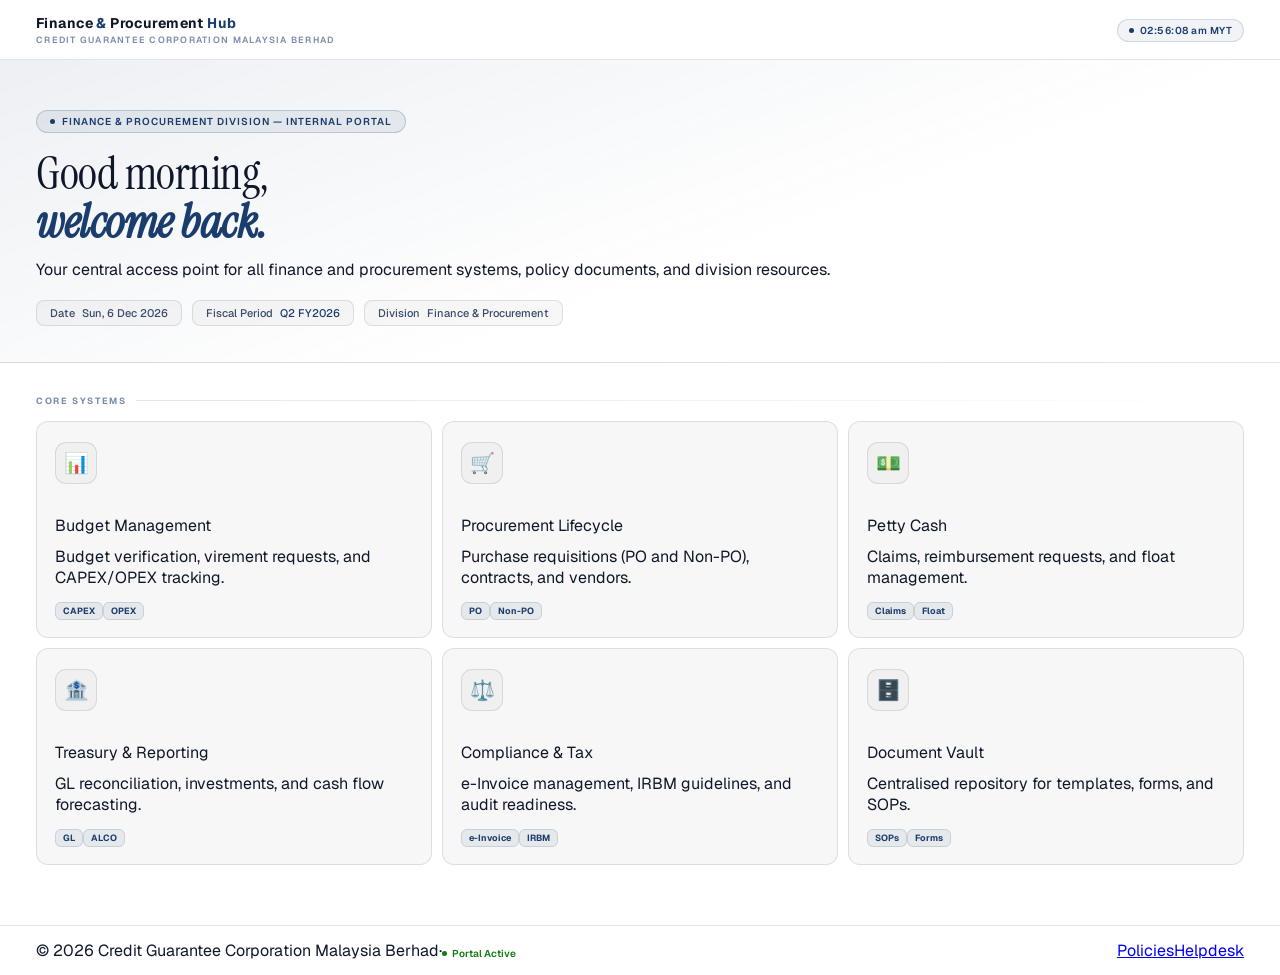
==== commit 2a320a57: "Update index.html" ====
--- a/index.html
+++ b/index.html
@@ -122,6 +122,11 @@
 @keyframes fadeUp { from{opacity:0;transform:translateY(14px)} to{opacity:1;transform:translateY(0)} }
 .sys-card { animation:fadeUp 0.45s var(--ease) both; }
 
+.footer { padding:14px 36px; border-top:1px solid var(--border); display:flex; align-items:center; justify-content:space-between; flex-wrap:wrap; gap:10px; }
+.sys-ok { display:inline-flex; align-items:center; gap:5px; font-size:10px; color:#107C10; font-weight:600; }
+.sys-ok::before { content:''; width:5px; height:5px; border-radius:50%; background:#107C10; animation:pulse 1.5s infinite; }
+.fl:hover { color:var(--cgc-blue); }
+
 @media(max-width:1100px) { .systems-grid{grid-template-columns:repeat(2,1fr)} }
 @media(max-width:640px) { .systems-grid{grid-template-columns:1fr} }
 </style>
@@ -157,6 +162,10 @@
       <a href="#" class="sys-card"><div class="sys-card-top"><div class="sys-icon">🗄️</div><span class="sys-arrow">↗</span></div><div class="sys-name">Document Vault</div><div class="sys-desc">Centralised repository for templates, forms, and SOPs.</div><div class="sys-tags"><span class="tag">SOPs</span><span class="tag">Forms</span></div></a>
     </div>
 </main>
+<footer class="footer">
+  <div class="footer-l"><span>© 2026 Credit Guarantee Corporation Malaysia Berhad</span><span>·</span><span class="sys-ok">Portal Active</span></div>
+  <div class="footer-r"><a class="fl" href="#">Policies</a><a class="fl" href="#">Helpdesk</a></div>
+</footer>
 </div>
 <script>
 function setGreeting() { const h = new Date().getHours(); const g = h < 12 ? 'Good morning' : h < 17 ? 'Good afternoon' : 'Good evening'; document.getElementById('greeting').textContent = g; }
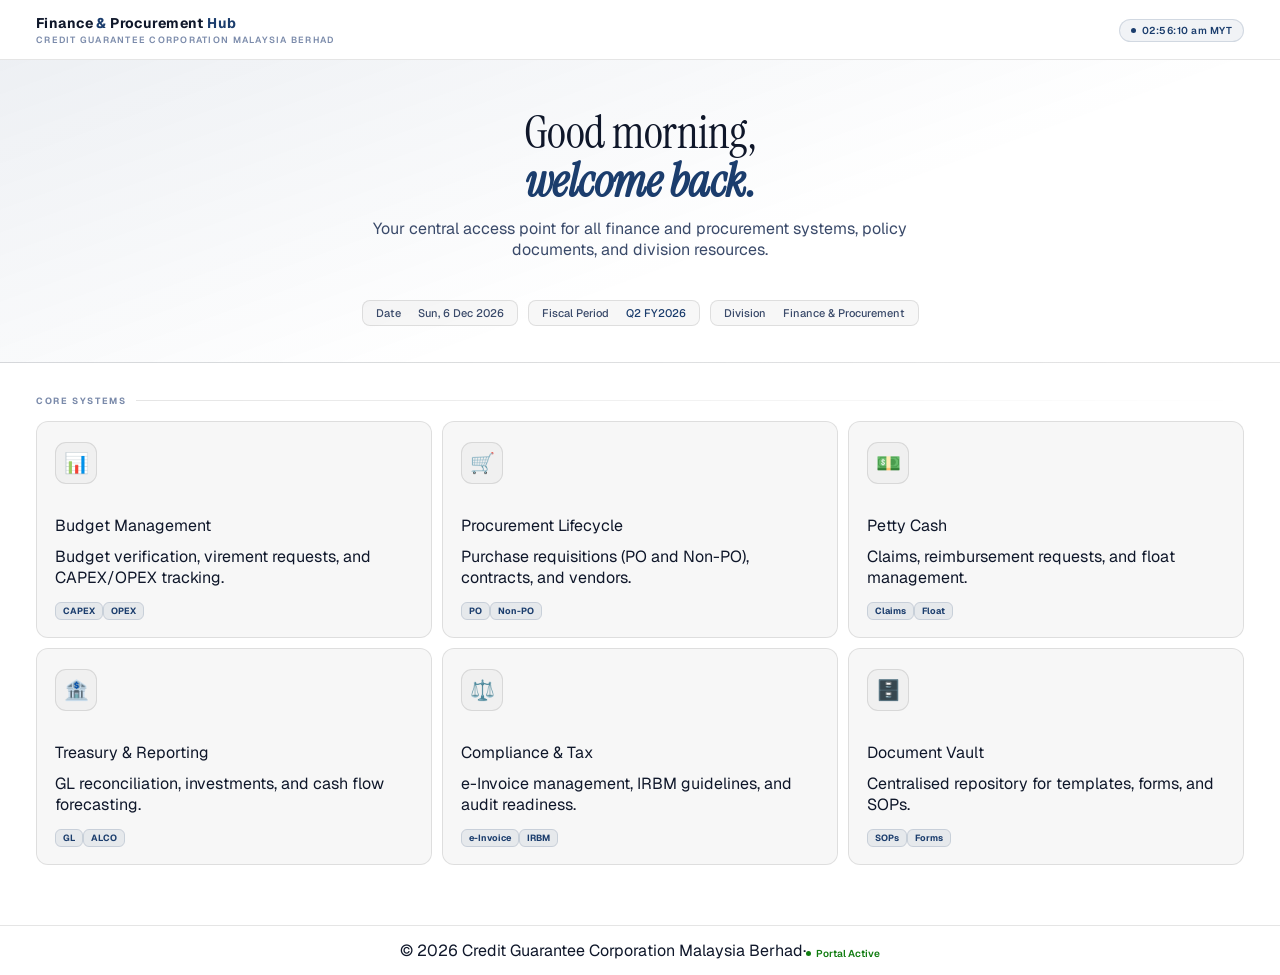
==== commit 87c20571: "Update index.html" ====
--- a/index.html
+++ b/index.html
@@ -11,21 +11,21 @@
   --cgc-blue:       #1B3D6D;
   --cgc-blue-pale:  rgba(27,61,109,0.08);
   --cgc-blue-glow:  rgba(27,61,109,0.15);
-  --font-serif:    'Instrument Serif', Georgia, serif;
-  --font-sans:     'Geist', -apple-system, sans-serif;
-  --font-mono:     'Geist Mono', monospace;
-  --ease:          cubic-bezier(0.22, 1, 0.36, 1);
+  --font-serif:     'Instrument Serif', Georgia, serif;
+  --font-sans:      'Geist', -apple-system, sans-serif;
+  --font-mono:      'Geist Mono', monospace;
+  --ease:           cubic-bezier(0.22, 1, 0.36, 1);
   
-  --bg:            #FFFFFF;
-  --surface:       rgba(0,0,0,0.03);
-  --surface-hi:    rgba(0,0,0,0.06);
-  --border:        rgba(0,0,0,0.1);
-  --border-hi:     rgba(27,61,109,0.4);
-  --txt-1:         #0F172A;
-  --txt-2:         #3A4A6A;
-  --txt-3:         #7A8AAA;
-  --topbar-bg:     rgba(255,255,255,0.95);
-  --shadow:        0 2px 16px rgba(0,0,0,0.06);
+  --bg:             #FFFFFF;
+  --surface:        rgba(0,0,0,0.03);
+  --surface-hi:     rgba(0,0,0,0.06);
+  --border:         rgba(0,0,0,0.1);
+  --border-hi:      rgba(27,61,109,0.4);
+  --txt-1:          #0F172A;
+  --txt-2:          #3A4A6A;
+  --txt-3:          #7A8AAA;
+  --topbar-bg:      rgba(255,255,255,0.95);
+  --shadow:         0 2px 16px rgba(0,0,0,0.06);
 }
 
 *, *::before, *::after { margin:0; padding:0; box-sizing:border-box; }
@@ -71,23 +71,18 @@
   padding:48px 36px 36px;
   border-bottom:1px solid var(--border);
   background:linear-gradient(160deg, var(--cgc-blue-pale) 0%, transparent 60%);
+  text-align: center;
+  display: flex;
+  flex-direction: column;
+  align-items: center;
 }
-
-.masthead-tag {
-  display:inline-flex; align-items:center; gap:7px;
-  background:var(--cgc-blue-pale);
-  border:1px solid rgba(27,61,109,0.2);
-  border-radius:30px; padding:4px 13px;
-  font-size:10px; font-weight:600;
-  letter-spacing:0.1em; text-transform:uppercase;
-  color:var(--cgc-blue); margin-bottom:16px;
-}
-.tag-dot { width:5px; height:5px; border-radius:50%; background:var(--cgc-blue); animation:pulse 2s infinite; }
 
 .masthead-title { font-family:var(--font-serif); font-size:46px; font-weight:400; line-height:1.06; letter-spacing:-0.5px; color:var(--txt-1); margin-bottom:12px; }
 .masthead-title strong { font-style:italic; color:var(--cgc-blue); }
 
-.masthead-meta { display:flex; gap:10px; margin-top:20px; flex-wrap:wrap; align-items:center; }
+.masthead-greeting { max-width:600px; color:var(--txt-2); margin-bottom:20px; }
+
+.masthead-meta { display:flex; gap:10px; margin-top:20px; flex-wrap:wrap; justify-content:center; align-items:center; }
 .meta-chip {
   display:inline-flex; align-items:center; gap:7px;
   padding:5px 13px; border-radius:8px;
@@ -122,10 +117,9 @@
 @keyframes fadeUp { from{opacity:0;transform:translateY(14px)} to{opacity:1;transform:translateY(0)} }
 .sys-card { animation:fadeUp 0.45s var(--ease) both; }
 
-.footer { padding:14px 36px; border-top:1px solid var(--border); display:flex; align-items:center; justify-content:space-between; flex-wrap:wrap; gap:10px; }
+.footer { padding:14px 36px; border-top:1px solid var(--border); display:flex; align-items:center; justify-content:center; }
 .sys-ok { display:inline-flex; align-items:center; gap:5px; font-size:10px; color:#107C10; font-weight:600; }
 .sys-ok::before { content:''; width:5px; height:5px; border-radius:50%; background:#107C10; animation:pulse 1.5s infinite; }
-.fl:hover { color:var(--cgc-blue); }
 
 @media(max-width:1100px) { .systems-grid{grid-template-columns:repeat(2,1fr)} }
 @media(max-width:640px) { .systems-grid{grid-template-columns:1fr} }
@@ -142,13 +136,12 @@
   <div class="topbar-right"><div class="live-pill"><div class="live-dot"></div><span id="topbar-clock">—</span></div></div>
 </header>
 <section class="masthead">
-  <div class="masthead-tag"><span class="tag-dot"></span>Finance &amp; Procurement Division — Internal Portal</div>
   <h1 class="masthead-title"><span id="greeting">Good morning</span>,<br><strong>welcome back.</strong></h1>
   <p class="masthead-greeting">Your central access point for all finance and procurement systems, policy documents, and division resources.</p>
   <div class="masthead-meta">
-    <div class="meta-chip"><span class="label">Date</span><span class="val" id="meta-date">—</span></div>
-    <div class="meta-chip"><span class="label">Fiscal Period</span><span class="val blue">Q2 FY2026</span></div>
-    <div class="meta-chip"><span class="label">Division</span><span class="val">Finance &amp; Procurement</span></div>
+    <div class="meta-chip"><span class="label">Date</span>&nbsp;<span class="val" id="meta-date">—</span></div>
+    <div class="meta-chip"><span class="label">Fiscal Period</span>&nbsp;<span class="val blue">Q2 FY2026</span></div>
+    <div class="meta-chip"><span class="label">Division</span>&nbsp;<span class="val">Finance &amp; Procurement</span></div>
   </div>
 </section>
 <main class="workspace">
@@ -164,7 +157,6 @@
 </main>
 <footer class="footer">
   <div class="footer-l"><span>© 2026 Credit Guarantee Corporation Malaysia Berhad</span><span>·</span><span class="sys-ok">Portal Active</span></div>
-  <div class="footer-r"><a class="fl" href="#">Policies</a><a class="fl" href="#">Helpdesk</a></div>
 </footer>
 </div>
 <script>
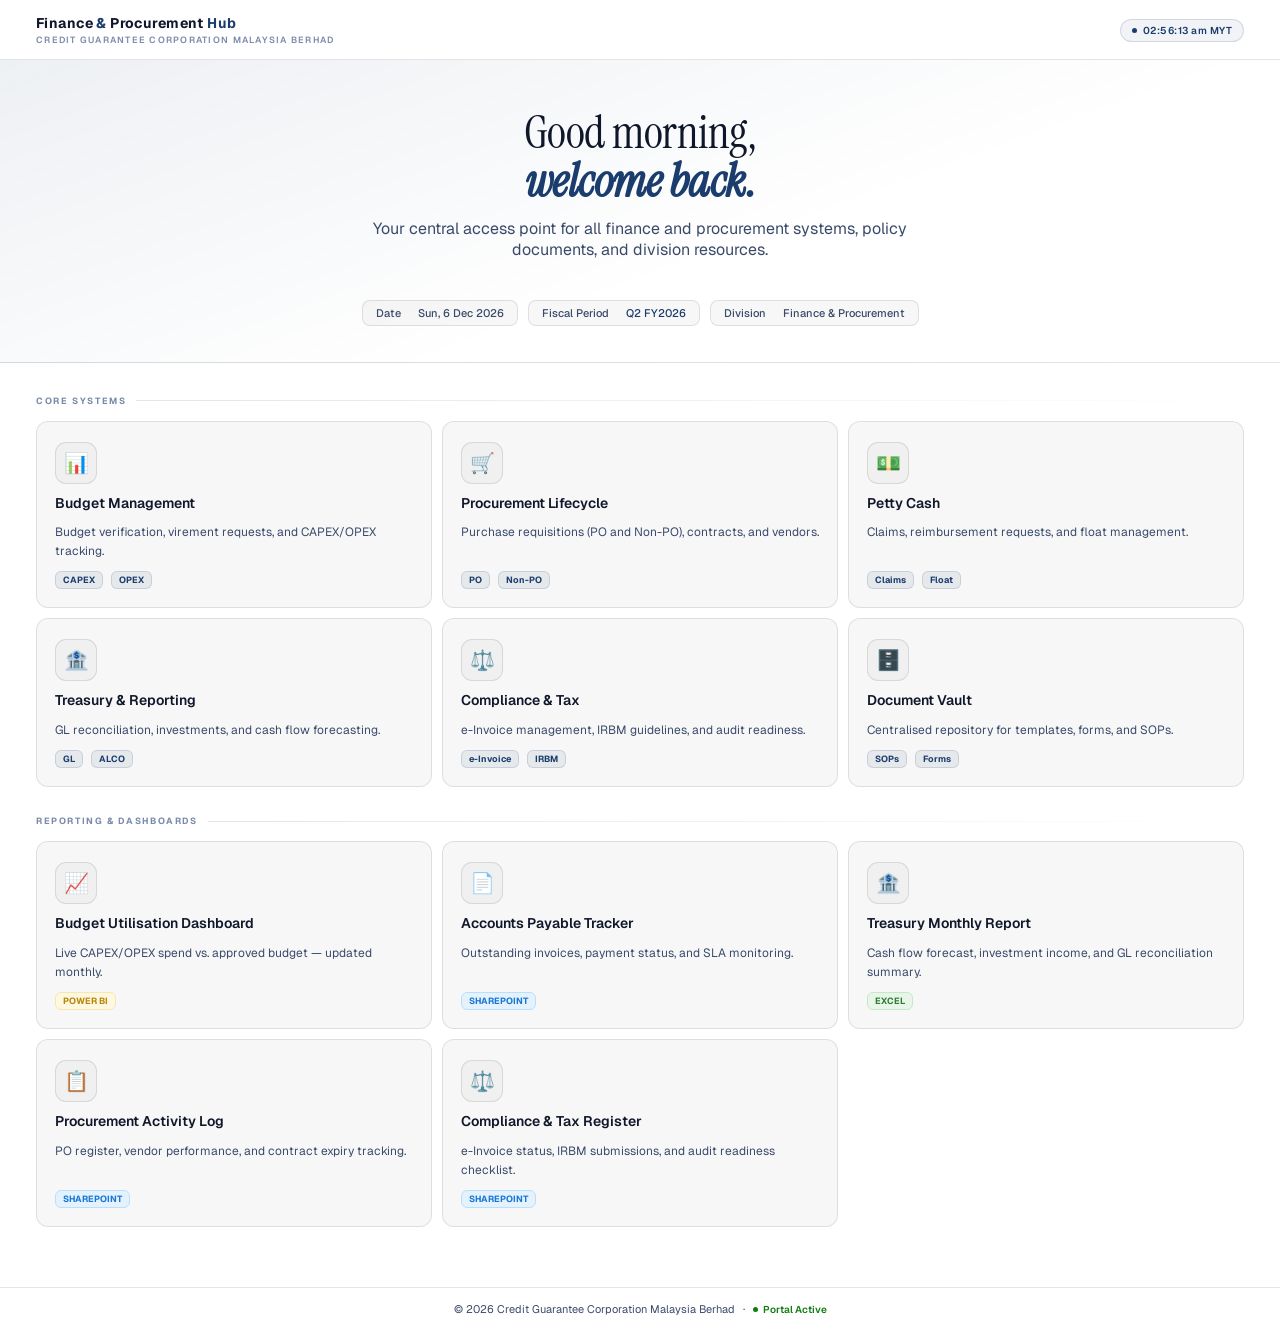
==== commit 9486140b: "Update index.html" ====
--- a/index.html
+++ b/index.html
@@ -26,6 +26,18 @@
   --txt-3:          #7A8AAA;
   --topbar-bg:      rgba(255,255,255,0.95);
   --shadow:         0 2px 16px rgba(0,0,0,0.06);
+
+  --tag-pbi-bg:     #fff8e1;
+  --tag-pbi-txt:    #b8860b;
+  --tag-pbi-brd:    #f7e6b0;
+
+  --tag-sp-bg:      #e3f2fd;
+  --tag-sp-txt:     #1976d2;
+  --tag-sp-brd:     #bbdefb;
+
+  --tag-ex-bg:      #e8f5e9;
+  --tag-ex-txt:     #2e7d32;
+  --tag-ex-brd:     #c8e6c9;
 }
 
 *, *::before, *::after { margin:0; padding:0; box-sizing:border-box; }
@@ -92,7 +104,10 @@
 .meta-chip .val.blue { color:var(--cgc-blue); }
 
 .workspace { flex:1; padding:32px 36px; }
-.sec { font-size:9px; font-weight:700; text-transform:uppercase; letter-spacing:0.18em; color:var(--txt-3); margin-bottom:14px; display:flex; align-items:center; gap:10px; }
+
+.sec {
+  font-size:9px; font-weight:700; text-transform:uppercase; letter-spacing:0.18em; color:var(--txt-3); margin-bottom:14px; display:flex; align-items:center; gap:10px;
+}
 .sec::after { content:''; flex:1; height:1px; background:linear-gradient(90deg,var(--border),transparent); }
 
 .systems-grid { display:grid; grid-template-columns:repeat(3,1fr); gap:10px; margin-bottom:28px; }
@@ -109,63 +124,323 @@
 .sys-card:hover { background:var(--surface-hi); border-color:var(--border-hi); transform:translateY(-3px); box-shadow:var(--shadow); }
 .sys-card:hover::after { transform:scaleX(1); }
 .sys-card:hover .sys-arrow { opacity:1; color:var(--cgc-blue); transform:translate(0,0); }
-.sys-icon { width:42px; height:42px; border-radius:11px; background:rgba(0,0,0,0.03); border:1px solid var(--border); display:flex; align-items:center; justify-content:center; font-size:20px; }
+
+.sys-card-top {
+  display:flex;
+  align-items:center;
+  justify-content:space-between;
+}
+
+.sys-icon {
+  width:42px; height:42px; border-radius:11px; background:rgba(0,0,0,0.03); border:1px solid var(--border); display:flex; align-items:center; justify-content:center; font-size:20px;
+}
 .sys-arrow { font-size:13px; color:var(--txt-3); opacity:0; transition:all 0.2s; }
-.tag { font-size:9px; font-weight:700; padding:2px 7px; border-radius:6px; background:var(--cgc-blue-pale); color:var(--cgc-blue); border:1px solid rgba(27,61,109,0.15); }
+
+.sys-name {
+  font-size:14px;
+  font-weight:600;
+  color:var(--txt-1);
+  line-height:1.4;
+}
+
+.sys-desc {
+  font-size:12px;
+  color:var(--txt-2);
+  line-height:1.6;
+}
+
+.sys-tags {
+  display:flex;
+  gap:8px;
+  flex-wrap:wrap;
+  margin-top:auto;
+}
+
+.tag {
+  font-size:9px; font-weight:700; padding:2px 7px; border-radius:6px;
+  background:var(--cgc-blue-pale); color:var(--cgc-blue); border:1px solid rgba(27,61,109,0.15);
+}
+
+.tag-pbi {
+  background: var(--tag-pbi-bg);
+  color: var(--tag-pbi-txt);
+  border-color: var(--tag-pbi-brd);
+}
+
+.tag-sp {
+  background: var(--tag-sp-bg);
+  color: var(--tag-sp-txt);
+  border-color: var(--tag-sp-brd);
+}
+
+.tag-ex {
+  background: var(--tag-ex-bg);
+  color: var(--tag-ex-txt);
+  border-color: var(--tag-ex-brd);
+}
+
+.section-block { margin-bottom: 8px; }
 
 @keyframes pulse { 0%,100%{opacity:1;transform:scale(1)} 50%{opacity:0.45;transform:scale(0.7)} }
 @keyframes fadeUp { from{opacity:0;transform:translateY(14px)} to{opacity:1;transform:translateY(0)} }
 .sys-card { animation:fadeUp 0.45s var(--ease) both; }
 
 .footer { padding:14px 36px; border-top:1px solid var(--border); display:flex; align-items:center; justify-content:center; }
+.footer-l {
+  display:flex;
+  align-items:center;
+  justify-content:center;
+  gap:8px;
+  flex-wrap:wrap;
+  font-size:11px;
+  color:var(--txt-2);
+}
 .sys-ok { display:inline-flex; align-items:center; gap:5px; font-size:10px; color:#107C10; font-weight:600; }
 .sys-ok::before { content:''; width:5px; height:5px; border-radius:50%; background:#107C10; animation:pulse 1.5s infinite; }
 
-@media(max-width:1100px) { .systems-grid{grid-template-columns:repeat(2,1fr)} }
-@media(max-width:640px) { .systems-grid{grid-template-columns:1fr} }
+@media(max-width:1100px) {
+  .systems-grid{grid-template-columns:repeat(2,1fr)}
+}
+@media(max-width:640px) {
+  .systems-grid{grid-template-columns:1fr}
+  .topbar {
+    padding:12px 20px;
+    height:auto;
+    gap:10px;
+    flex-direction:column;
+    align-items:flex-start;
+  }
+  .masthead,
+  .workspace,
+  .footer {
+    padding-left:20px;
+    padding-right:20px;
+  }
+  .masthead-title {
+    font-size:36px;
+  }
+}
 </style>
 </head>
 <body>
 <div class="ambient"><div class="ambient-grid"></div></div>
+
 <div class="shell">
-<header class="topbar">
-  <div class="topbar-brand">
-    <div class="brand-title">Finance <em>&</em> Procurement <em>Hub</em></div>
-    <div class="brand-sub">Credit Guarantee Corporation Malaysia Berhad</div>
-  </div>
-  <div class="topbar-right"><div class="live-pill"><div class="live-dot"></div><span id="topbar-clock">—</span></div></div>
-</header>
-<section class="masthead">
-  <h1 class="masthead-title"><span id="greeting">Good morning</span>,<br><strong>welcome back.</strong></h1>
-  <p class="masthead-greeting">Your central access point for all finance and procurement systems, policy documents, and division resources.</p>
-  <div class="masthead-meta">
-    <div class="meta-chip"><span class="label">Date</span>&nbsp;<span class="val" id="meta-date">—</span></div>
-    <div class="meta-chip"><span class="label">Fiscal Period</span>&nbsp;<span class="val blue">Q2 FY2026</span></div>
-    <div class="meta-chip"><span class="label">Division</span>&nbsp;<span class="val">Finance &amp; Procurement</span></div>
-  </div>
-</section>
-<main class="workspace">
-    <div class="sec">Core Systems</div>
-    <div class="systems-grid">
-      <a href="#" class="sys-card"><div class="sys-card-top"><div class="sys-icon">📊</div><span class="sys-arrow">↗</span></div><div class="sys-name">Budget Management</div><div class="sys-desc">Budget verification, virement requests, and CAPEX/OPEX tracking.</div><div class="sys-tags"><span class="tag">CAPEX</span><span class="tag">OPEX</span></div></a>
-      <a href="#" class="sys-card"><div class="sys-card-top"><div class="sys-icon">🛒</div><span class="sys-arrow">↗</span></div><div class="sys-name">Procurement Lifecycle</div><div class="sys-desc">Purchase requisitions (PO and Non-PO), contracts, and vendors.</div><div class="sys-tags"><span class="tag">PO</span><span class="tag">Non-PO</span></div></a>
-      <a href="#" class="sys-card"><div class="sys-card-top"><div class="sys-icon">💵</div><span class="sys-arrow">↗</span></div><div class="sys-name">Petty Cash</div><div class="sys-desc">Claims, reimbursement requests, and float management.</div><div class="sys-tags"><span class="tag">Claims</span><span class="tag">Float</span></div></a>
-      <a href="#" class="sys-card"><div class="sys-card-top"><div class="sys-icon">🏦</div><span class="sys-arrow">↗</span></div><div class="sys-name">Treasury &amp; Reporting</div><div class="sys-desc">GL reconciliation, investments, and cash flow forecasting.</div><div class="sys-tags"><span class="tag">GL</span><span class="tag">ALCO</span></div></a>
-      <a href="#" class="sys-card"><div class="sys-card-top"><div class="sys-icon">⚖️</div><span class="sys-arrow">↗</span></div><div class="sys-name">Compliance &amp; Tax</div><div class="sys-desc">e-Invoice management, IRBM guidelines, and audit readiness.</div><div class="sys-tags"><span class="tag">e-Invoice</span><span class="tag">IRBM</span></div></a>
-      <a href="#" class="sys-card"><div class="sys-card-top"><div class="sys-icon">🗄️</div><span class="sys-arrow">↗</span></div><div class="sys-name">Document Vault</div><div class="sys-desc">Centralised repository for templates, forms, and SOPs.</div><div class="sys-tags"><span class="tag">SOPs</span><span class="tag">Forms</span></div></a>
+  <header class="topbar">
+    <div class="topbar-brand">
+      <div class="brand-title">Finance <em>&</em> Procurement <em>Hub</em></div>
+      <div class="brand-sub">Credit Guarantee Corporation Malaysia Berhad</div>
     </div>
-</main>
-<footer class="footer">
-  <div class="footer-l"><span>© 2026 Credit Guarantee Corporation Malaysia Berhad</span><span>·</span><span class="sys-ok">Portal Active</span></div>
-</footer>
+    <div class="topbar-right">
+      <div class="live-pill">
+        <div class="live-dot"></div>
+        <span id="topbar-clock">—</span>
+      </div>
+    </div>
+  </header>
+
+  <section class="masthead">
+    <h1 class="masthead-title"><span id="greeting">Good morning</span>,<br><strong>welcome back.</strong></h1>
+    <p class="masthead-greeting">Your central access point for all finance and procurement systems, policy documents, and division resources.</p>
+    <div class="masthead-meta">
+      <div class="meta-chip"><span class="label">Date</span>&nbsp;<span class="val" id="meta-date">—</span></div>
+      <div class="meta-chip"><span class="label">Fiscal Period</span>&nbsp;<span class="val blue">Q2 FY2026</span></div>
+      <div class="meta-chip"><span class="label">Division</span>&nbsp;<span class="val">Finance &amp; Procurement</span></div>
+    </div>
+  </section>
+
+  <main class="workspace">
+
+    <section class="section-block">
+      <div class="sec">Core Systems</div>
+      <div class="systems-grid">
+        <a href="#" class="sys-card">
+          <div class="sys-card-top">
+            <div class="sys-icon">📊</div>
+            <span class="sys-arrow">↗</span>
+          </div>
+          <div class="sys-name">Budget Management</div>
+          <div class="sys-desc">Budget verification, virement requests, and CAPEX/OPEX tracking.</div>
+          <div class="sys-tags">
+            <span class="tag">CAPEX</span>
+            <span class="tag">OPEX</span>
+          </div>
+        </a>
+
+        <a href="#" class="sys-card">
+          <div class="sys-card-top">
+            <div class="sys-icon">🛒</div>
+            <span class="sys-arrow">↗</span>
+          </div>
+          <div class="sys-name">Procurement Lifecycle</div>
+          <div class="sys-desc">Purchase requisitions (PO and Non-PO), contracts, and vendors.</div>
+          <div class="sys-tags">
+            <span class="tag">PO</span>
+            <span class="tag">Non-PO</span>
+          </div>
+        </a>
+
+        <a href="#" class="sys-card">
+          <div class="sys-card-top">
+            <div class="sys-icon">💵</div>
+            <span class="sys-arrow">↗</span>
+          </div>
+          <div class="sys-name">Petty Cash</div>
+          <div class="sys-desc">Claims, reimbursement requests, and float management.</div>
+          <div class="sys-tags">
+            <span class="tag">Claims</span>
+            <span class="tag">Float</span>
+          </div>
+        </a>
+
+        <a href="#" class="sys-card">
+          <div class="sys-card-top">
+            <div class="sys-icon">🏦</div>
+            <span class="sys-arrow">↗</span>
+          </div>
+          <div class="sys-name">Treasury &amp; Reporting</div>
+          <div class="sys-desc">GL reconciliation, investments, and cash flow forecasting.</div>
+          <div class="sys-tags">
+            <span class="tag">GL</span>
+            <span class="tag">ALCO</span>
+          </div>
+        </a>
+
+        <a href="#" class="sys-card">
+          <div class="sys-card-top">
+            <div class="sys-icon">⚖️</div>
+            <span class="sys-arrow">↗</span>
+          </div>
+          <div class="sys-name">Compliance &amp; Tax</div>
+          <div class="sys-desc">e-Invoice management, IRBM guidelines, and audit readiness.</div>
+          <div class="sys-tags">
+            <span class="tag">e-Invoice</span>
+            <span class="tag">IRBM</span>
+          </div>
+        </a>
+
+        <a href="#" class="sys-card">
+          <div class="sys-card-top">
+            <div class="sys-icon">🗄️</div>
+            <span class="sys-arrow">↗</span>
+          </div>
+          <div class="sys-name">Document Vault</div>
+          <div class="sys-desc">Centralised repository for templates, forms, and SOPs.</div>
+          <div class="sys-tags">
+            <span class="tag">SOPs</span>
+            <span class="tag">Forms</span>
+          </div>
+        </a>
+      </div>
+    </section>
+
+    <section class="section-block">
+      <div class="sec">Reporting &amp; Dashboards</div>
+      <div class="systems-grid">
+        <a href="#" class="sys-card">
+          <div class="sys-card-top">
+            <div class="sys-icon">📈</div>
+            <span class="sys-arrow">↗</span>
+          </div>
+          <div class="sys-name">Budget Utilisation Dashboard</div>
+          <div class="sys-desc">Live CAPEX/OPEX spend vs. approved budget — updated monthly.</div>
+          <div class="sys-tags">
+            <span class="tag tag-pbi">POWER BI</span>
+          </div>
+        </a>
+
+        <a href="#" class="sys-card">
+          <div class="sys-card-top">
+            <div class="sys-icon">📄</div>
+            <span class="sys-arrow">↗</span>
+          </div>
+          <div class="sys-name">Accounts Payable Tracker</div>
+          <div class="sys-desc">Outstanding invoices, payment status, and SLA monitoring.</div>
+          <div class="sys-tags">
+            <span class="tag tag-sp">SHAREPOINT</span>
+          </div>
+        </a>
+
+        <a href="#" class="sys-card">
+          <div class="sys-card-top">
+            <div class="sys-icon">🏦</div>
+            <span class="sys-arrow">↗</span>
+          </div>
+          <div class="sys-name">Treasury Monthly Report</div>
+          <div class="sys-desc">Cash flow forecast, investment income, and GL reconciliation summary.</div>
+          <div class="sys-tags">
+            <span class="tag tag-ex">EXCEL</span>
+          </div>
+        </a>
+
+        <a href="#" class="sys-card">
+          <div class="sys-card-top">
+            <div class="sys-icon">📋</div>
+            <span class="sys-arrow">↗</span>
+          </div>
+          <div class="sys-name">Procurement Activity Log</div>
+          <div class="sys-desc">PO register, vendor performance, and contract expiry tracking.</div>
+          <div class="sys-tags">
+            <span class="tag tag-sp">SHAREPOINT</span>
+          </div>
+        </a>
+
+        <a href="#" class="sys-card">
+          <div class="sys-card-top">
+            <div class="sys-icon">⚖️</div>
+            <span class="sys-arrow">↗</span>
+          </div>
+          <div class="sys-name">Compliance &amp; Tax Register</div>
+          <div class="sys-desc">e-Invoice status, IRBM submissions, and audit readiness checklist.</div>
+          <div class="sys-tags">
+            <span class="tag tag-sp">SHAREPOINT</span>
+          </div>
+        </a>
+      </div>
+    </section>
+
+  </main>
+
+  <footer class="footer">
+    <div class="footer-l">
+      <span>© 2026 Credit Guarantee Corporation Malaysia Berhad</span>
+      <span>·</span>
+      <span class="sys-ok">Portal Active</span>
+    </div>
+  </footer>
 </div>
+
 <script>
-function setGreeting() { const h = new Date().getHours(); const g = h < 12 ? 'Good morning' : h < 17 ? 'Good afternoon' : 'Good evening'; document.getElementById('greeting').textContent = g; }
+function setGreeting() {
+  const h = new Date().getHours();
+  const g = h < 12 ? 'Good morning' : h < 17 ? 'Good afternoon' : 'Good evening';
+  document.getElementById('greeting').textContent = g;
+}
 setGreeting();
-function setDate() { const now = new Date(); document.getElementById('meta-date').textContent = now.toLocaleDateString('en-MY', { weekday:'short', day:'numeric', month:'short', year:'numeric' }); }
+
+function setDate() {
+  const now = new Date();
+  document.getElementById('meta-date').textContent = now.toLocaleDateString('en-MY', {
+    weekday:'short',
+    day:'numeric',
+    month:'short',
+    year:'numeric'
+  });
+}
 setDate();
-function tickClock() { const el = document.getElementById('topbar-clock'); if (el) el.textContent = new Date().toLocaleTimeString('en-MY', { hour:'2-digit', minute:'2-digit', second:'2-digit' }) + ' MYT'; }
-tickClock(); setInterval(tickClock, 1000);
+
+function tickClock() {
+  const el = document.getElementById('topbar-clock');
+  if (el) {
+    el.textContent = new Date().toLocaleTimeString('en-MY', {
+      hour:'2-digit',
+      minute:'2-digit',
+      second:'2-digit'
+    }) + ' MYT';
+  }
+}
+tickClock();
+setInterval(tickClock, 1000);
 </script>
 </body>
 </html>
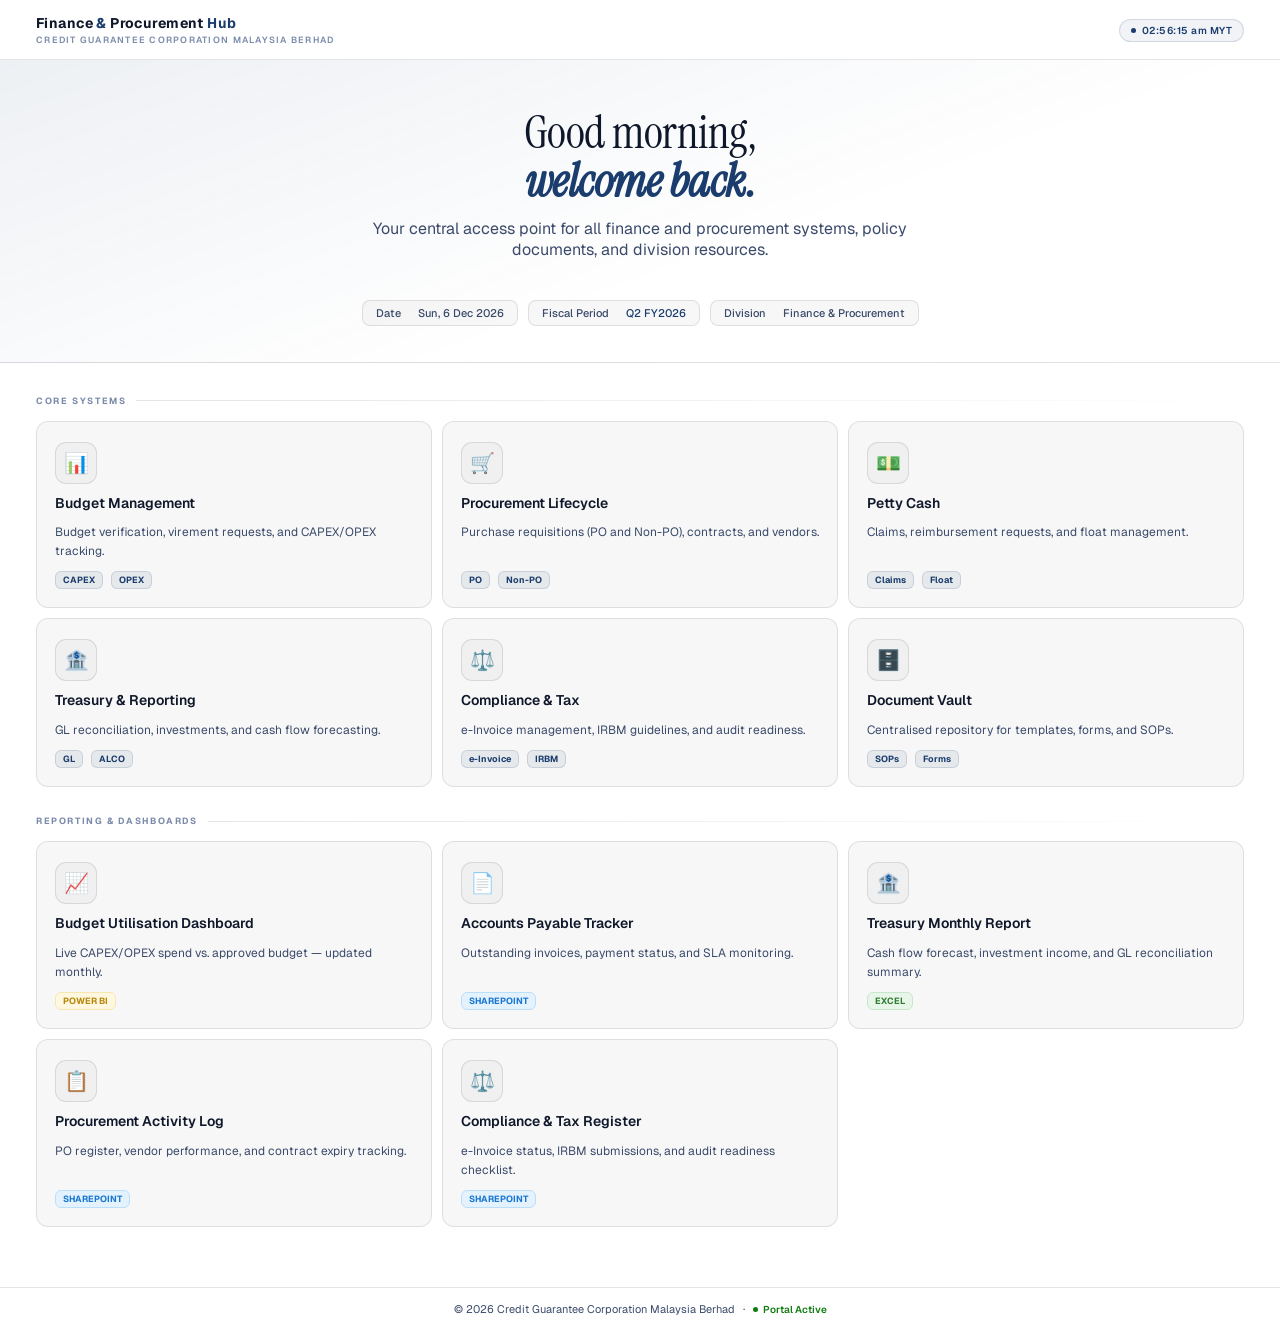
==== commit a9110f58: "Update index.html" ====
--- a/index.html
+++ b/index.html
@@ -1,446 +1,658 @@
 <!DOCTYPE html>
 <html lang="en">
 <head>
-<meta charset="UTF-8">
-<meta name="viewport" content="width=device-width, initial-scale=1.0">
-<title>Finance & Procurement Division Hub</title>
-<link rel="preconnect" href="https://fonts.googleapis.com">
-<link href="https://fonts.googleapis.com/css2?family=Instrument+Serif:ital@0;1&family=Geist:wght@300;400;500;600;700&family=Geist+Mono:wght@400;500&display=swap" rel="stylesheet">
-<style>
-:root {
-  --cgc-blue:       #1B3D6D;
-  --cgc-blue-pale:  rgba(27,61,109,0.08);
-  --cgc-blue-glow:  rgba(27,61,109,0.15);
-  --font-serif:     'Instrument Serif', Georgia, serif;
-  --font-sans:      'Geist', -apple-system, sans-serif;
-  --font-mono:      'Geist Mono', monospace;
-  --ease:           cubic-bezier(0.22, 1, 0.36, 1);
-  
-  --bg:             #FFFFFF;
-  --surface:        rgba(0,0,0,0.03);
-  --surface-hi:     rgba(0,0,0,0.06);
-  --border:         rgba(0,0,0,0.1);
-  --border-hi:      rgba(27,61,109,0.4);
-  --txt-1:          #0F172A;
-  --txt-2:          #3A4A6A;
-  --txt-3:          #7A8AAA;
-  --topbar-bg:      rgba(255,255,255,0.95);
-  --shadow:         0 2px 16px rgba(0,0,0,0.06);
-
-  --tag-pbi-bg:     #fff8e1;
-  --tag-pbi-txt:    #b8860b;
-  --tag-pbi-brd:    #f7e6b0;
-
-  --tag-sp-bg:      #e3f2fd;
-  --tag-sp-txt:     #1976d2;
-  --tag-sp-brd:     #bbdefb;
-
-  --tag-ex-bg:      #e8f5e9;
-  --tag-ex-txt:     #2e7d32;
-  --tag-ex-brd:     #c8e6c9;
-}
-
-*, *::before, *::after { margin:0; padding:0; box-sizing:border-box; }
-html { background:var(--bg); scroll-behavior:smooth; }
-body {
-  font-family: var(--font-sans);
-  color: var(--txt-1);
-  background: var(--bg);
-  min-height: 100vh;
-  overflow-x: hidden;
-  -webkit-font-smoothing: antialiased;
-}
-
-.ambient { position:fixed; inset:0; z-index:0; pointer-events:none; overflow:hidden; }
-.ambient-grid { position:absolute; inset:0; }
-
-.shell { position:relative; z-index:1; display:flex; flex-direction:column; min-height:100vh; }
-
-.topbar {
-  display:flex; align-items:center; justify-content:space-between;
-  padding:0 36px; height:60px;
-  background:var(--topbar-bg);
-  backdrop-filter:blur(24px) saturate(160%);
-  border-bottom:1px solid var(--border);
-  position:sticky; top:0; z-index:200;
-}
-
-.brand-title { font-size:14px; font-weight:700; letter-spacing:0.03em; color:var(--txt-1); }
-.brand-title em { font-style:normal; color:var(--cgc-blue); }
-.brand-sub { font-size:9px; font-weight:600; letter-spacing:0.14em; text-transform:uppercase; color:var(--txt-3); margin-top:2px; }
-
-.live-pill {
-  display:inline-flex; align-items:center; gap:6px;
-  padding:4px 11px; border-radius:20px;
-  background:rgba(27,61,109,0.06);
-  border:1px solid rgba(27,61,109,0.15);
-  font-size:10px; font-weight:600;
-  letter-spacing:0.05em; color:var(--cgc-blue);
-}
-.live-dot { width:5px; height:5px; border-radius:50%; background:var(--cgc-blue); animation:pulse 1.5s infinite; }
-
-.masthead {
-  padding:48px 36px 36px;
-  border-bottom:1px solid var(--border);
-  background:linear-gradient(160deg, var(--cgc-blue-pale) 0%, transparent 60%);
-  text-align: center;
-  display: flex;
-  flex-direction: column;
-  align-items: center;
-}
-
-.masthead-title { font-family:var(--font-serif); font-size:46px; font-weight:400; line-height:1.06; letter-spacing:-0.5px; color:var(--txt-1); margin-bottom:12px; }
-.masthead-title strong { font-style:italic; color:var(--cgc-blue); }
-
-.masthead-greeting { max-width:600px; color:var(--txt-2); margin-bottom:20px; }
-
-.masthead-meta { display:flex; gap:10px; margin-top:20px; flex-wrap:wrap; justify-content:center; align-items:center; }
-.meta-chip {
-  display:inline-flex; align-items:center; gap:7px;
-  padding:5px 13px; border-radius:8px;
-  background:var(--surface); border:1px solid var(--border);
-  font-size:11px; color:var(--txt-2); font-weight:500;
-}
-.meta-chip .val.blue { color:var(--cgc-blue); }
-
-.workspace { flex:1; padding:32px 36px; }
-
-.sec {
-  font-size:9px; font-weight:700; text-transform:uppercase; letter-spacing:0.18em; color:var(--txt-3); margin-bottom:14px; display:flex; align-items:center; gap:10px;
-}
-.sec::after { content:''; flex:1; height:1px; background:linear-gradient(90deg,var(--border),transparent); }
-
-.systems-grid { display:grid; grid-template-columns:repeat(3,1fr); gap:10px; margin-bottom:28px; }
-.sys-card {
-  background:var(--surface); border:1px solid var(--border);
-  border-radius:12px; padding:20px 18px 18px; cursor:pointer; transition:all 0.24s var(--ease);
-  display:flex; flex-direction:column; gap:10px; position:relative; overflow:hidden; text-decoration:none; color:inherit;
-}
-.sys-card::after {
-  content:''; position:absolute; bottom:0; left:0; right:0; height:2px;
-  background:var(--cgc-blue); transform:scaleX(0); transform-origin:left;
-  transition:transform 0.28s var(--ease);
-}
-.sys-card:hover { background:var(--surface-hi); border-color:var(--border-hi); transform:translateY(-3px); box-shadow:var(--shadow); }
-.sys-card:hover::after { transform:scaleX(1); }
-.sys-card:hover .sys-arrow { opacity:1; color:var(--cgc-blue); transform:translate(0,0); }
-
-.sys-card-top {
-  display:flex;
-  align-items:center;
-  justify-content:space-between;
-}
-
-.sys-icon {
-  width:42px; height:42px; border-radius:11px; background:rgba(0,0,0,0.03); border:1px solid var(--border); display:flex; align-items:center; justify-content:center; font-size:20px;
-}
-.sys-arrow { font-size:13px; color:var(--txt-3); opacity:0; transition:all 0.2s; }
-
-.sys-name {
-  font-size:14px;
-  font-weight:600;
-  color:var(--txt-1);
-  line-height:1.4;
-}
-
-.sys-desc {
-  font-size:12px;
-  color:var(--txt-2);
-  line-height:1.6;
-}
-
-.sys-tags {
-  display:flex;
-  gap:8px;
-  flex-wrap:wrap;
-  margin-top:auto;
-}
-
-.tag {
-  font-size:9px; font-weight:700; padding:2px 7px; border-radius:6px;
-  background:var(--cgc-blue-pale); color:var(--cgc-blue); border:1px solid rgba(27,61,109,0.15);
-}
-
-.tag-pbi {
-  background: var(--tag-pbi-bg);
-  color: var(--tag-pbi-txt);
-  border-color: var(--tag-pbi-brd);
-}
-
-.tag-sp {
-  background: var(--tag-sp-bg);
-  color: var(--tag-sp-txt);
-  border-color: var(--tag-sp-brd);
-}
-
-.tag-ex {
-  background: var(--tag-ex-bg);
-  color: var(--tag-ex-txt);
-  border-color: var(--tag-ex-brd);
-}
-
-.section-block { margin-bottom: 8px; }
-
-@keyframes pulse { 0%,100%{opacity:1;transform:scale(1)} 50%{opacity:0.45;transform:scale(0.7)} }
-@keyframes fadeUp { from{opacity:0;transform:translateY(14px)} to{opacity:1;transform:translateY(0)} }
-.sys-card { animation:fadeUp 0.45s var(--ease) both; }
-
-.footer { padding:14px 36px; border-top:1px solid var(--border); display:flex; align-items:center; justify-content:center; }
-.footer-l {
-  display:flex;
-  align-items:center;
-  justify-content:center;
-  gap:8px;
-  flex-wrap:wrap;
-  font-size:11px;
-  color:var(--txt-2);
-}
-.sys-ok { display:inline-flex; align-items:center; gap:5px; font-size:10px; color:#107C10; font-weight:600; }
-.sys-ok::before { content:''; width:5px; height:5px; border-radius:50%; background:#107C10; animation:pulse 1.5s infinite; }
-
-@media(max-width:1100px) {
-  .systems-grid{grid-template-columns:repeat(2,1fr)}
-}
-@media(max-width:640px) {
-  .systems-grid{grid-template-columns:1fr}
-  .topbar {
-    padding:12px 20px;
-    height:auto;
-    gap:10px;
-    flex-direction:column;
-    align-items:flex-start;
-  }
-  .masthead,
-  .workspace,
-  .footer {
-    padding-left:20px;
-    padding-right:20px;
-  }
-  .masthead-title {
-    font-size:36px;
-  }
-}
-</style>
+  <meta charset="UTF-8" />
+  <meta name="viewport" content="width=device-width, initial-scale=1.0" />
+  <title>Finance & Procurement Division Hub</title>
+
+  <link rel="preconnect" href="https://fonts.googleapis.com" />
+  <link rel="preconnect" href="https://fonts.gstatic.com" crossorigin />
+  <link
+    href="https://fonts.googleapis.com/css2?family=Instrument+Serif:ital@0;1&family=Geist:wght@300;400;500;600;700&family=Geist+Mono:wght@400;500&display=swap"
+    rel="stylesheet"
+  />
+
+  <style>
+    :root {
+      --cgc-blue:       #1B3D6D;
+      --cgc-blue-pale:  rgba(27,61,109,0.08);
+      --cgc-blue-glow:  rgba(27,61,109,0.15);
+      --font-serif:     'Instrument Serif', Georgia, serif;
+      --font-sans:      'Geist', -apple-system, sans-serif;
+      --font-mono:      'Geist Mono', monospace;
+      --ease:           cubic-bezier(0.22, 1, 0.36, 1);
+
+      --bg:             #FFFFFF;
+      --surface:        rgba(0,0,0,0.03);
+      --surface-hi:     rgba(0,0,0,0.06);
+      --border:         rgba(0,0,0,0.1);
+      --border-hi:      rgba(27,61,109,0.4);
+      --txt-1:          #0F172A;
+      --txt-2:          #3A4A6A;
+      --txt-3:          #7A8AAA;
+      --topbar-bg:      rgba(255,255,255,0.95);
+      --shadow:         0 2px 16px rgba(0,0,0,0.06);
+
+      --tag-pbi-bg:     #fff8e1;
+      --tag-pbi-txt:    #b8860b;
+      --tag-pbi-brd:    #f7e6b0;
+
+      --tag-sp-bg:      #e3f2fd;
+      --tag-sp-txt:     #1976d2;
+      --tag-sp-brd:     #bbdefb;
+
+      --tag-ex-bg:      #e8f5e9;
+      --tag-ex-txt:     #2e7d32;
+      --tag-ex-brd:     #c8e6c9;
+    }
+
+    *, *::before, *::after {
+      margin: 0;
+      padding: 0;
+      box-sizing: border-box;
+    }
+
+    html, body {
+      height: 100%;
+    }
+
+    html {
+      background: var(--bg);
+      scroll-behavior: smooth;
+    }
+
+    body {
+      font-family: var(--font-sans);
+      color: var(--txt-1);
+      background: var(--bg);
+      min-height: 100vh;
+      overflow-x: hidden;
+      overflow-y: hidden; /* only change to remove right-side scrollbar */
+      -webkit-font-smoothing: antialiased;
+    }
+
+    .ambient {
+      position: fixed;
+      inset: 0;
+      z-index: 0;
+      pointer-events: none;
+      overflow: hidden;
+    }
+
+    .ambient-grid {
+      position: absolute;
+      inset: 0;
+    }
+
+    .shell {
+      position: relative;
+      z-index: 1;
+      display: flex;
+      flex-direction: column;
+      min-height: 100vh;
+    }
+
+    .topbar {
+      display: flex;
+      align-items: center;
+      justify-content: space-between;
+      padding: 0 36px;
+      height: 60px;
+      background: var(--topbar-bg);
+      backdrop-filter: blur(24px) saturate(160%);
+      border-bottom: 1px solid var(--border);
+      position: sticky;
+      top: 0;
+      z-index: 200;
+    }
+
+    .brand-title {
+      font-size: 14px;
+      font-weight: 700;
+      letter-spacing: 0.03em;
+      color: var(--txt-1);
+    }
+
+    .brand-title em {
+      font-style: normal;
+      color: var(--cgc-blue);
+    }
+
+    .brand-sub {
+      font-size: 9px;
+      font-weight: 600;
+      letter-spacing: 0.14em;
+      text-transform: uppercase;
+      color: var(--txt-3);
+      margin-top: 2px;
+    }
+
+    .live-pill {
+      display: inline-flex;
+      align-items: center;
+      gap: 6px;
+      padding: 4px 11px;
+      border-radius: 20px;
+      background: rgba(27,61,109,0.06);
+      border: 1px solid rgba(27,61,109,0.15);
+      font-size: 10px;
+      font-weight: 600;
+      letter-spacing: 0.05em;
+      color: var(--cgc-blue);
+    }
+
+    .live-dot {
+      width: 5px;
+      height: 5px;
+      border-radius: 50%;
+      background: var(--cgc-blue);
+      animation: pulse 1.5s infinite;
+    }
+
+    .masthead {
+      padding: 48px 36px 36px;
+      border-bottom: 1px solid var(--border);
+      background: linear-gradient(160deg, var(--cgc-blue-pale) 0%, transparent 60%);
+      text-align: center;
+      display: flex;
+      flex-direction: column;
+      align-items: center;
+    }
+
+    .masthead-title {
+      font-family: var(--font-serif);
+      font-size: 46px;
+      font-weight: 400;
+      line-height: 1.06;
+      letter-spacing: -0.5px;
+      color: var(--txt-1);
+      margin-bottom: 12px;
+    }
+
+    .masthead-title strong {
+      font-style: italic;
+      color: var(--cgc-blue);
+    }
+
+    .masthead-greeting {
+      max-width: 600px;
+      color: var(--txt-2);
+      margin-bottom: 20px;
+    }
+
+    .masthead-meta {
+      display: flex;
+      gap: 10px;
+      margin-top: 20px;
+      flex-wrap: wrap;
+      justify-content: center;
+      align-items: center;
+    }
+
+    .meta-chip {
+      display: inline-flex;
+      align-items: center;
+      gap: 7px;
+      padding: 5px 13px;
+      border-radius: 8px;
+      background: var(--surface);
+      border: 1px solid var(--border);
+      font-size: 11px;
+      color: var(--txt-2);
+      font-weight: 500;
+    }
+
+    .meta-chip .val.blue {
+      color: var(--cgc-blue);
+    }
+
+    .workspace {
+      flex: 1;
+      padding: 32px 36px;
+    }
+
+    .section-block {
+      margin-bottom: 28px;
+    }
+
+    .sec {
+      font-size: 9px;
+      font-weight: 700;
+      text-transform: uppercase;
+      letter-spacing: 0.18em;
+      color: var(--txt-3);
+      margin-bottom: 14px;
+      display: flex;
+      align-items: center;
+      gap: 10px;
+    }
+
+    .sec::after {
+      content: '';
+      flex: 1;
+      height: 1px;
+      background: linear-gradient(90deg,var(--border),transparent);
+    }
+
+    .systems-grid {
+      display: grid;
+      grid-template-columns: repeat(3,1fr);
+      gap: 10px;
+      margin-bottom: 28px;
+    }
+
+    .sys-card {
+      background: var(--surface);
+      border: 1px solid var(--border);
+      border-radius: 12px;
+      padding: 20px 18px 18px;
+      cursor: pointer;
+      transition: all 0.24s var(--ease);
+      display: flex;
+      flex-direction: column;
+      gap: 10px;
+      position: relative;
+      overflow: hidden;
+      text-decoration: none;
+      color: inherit;
+    }
+
+    .sys-card::after {
+      content: '';
+      position: absolute;
+      bottom: 0;
+      left: 0;
+      right: 0;
+      height: 2px;
+      background: var(--cgc-blue);
+      transform: scaleX(0);
+      transform-origin: left;
+      transition: transform 0.28s var(--ease);
+    }
+
+    .sys-card:hover {
+      background: var(--surface-hi);
+      border-color: var(--border-hi);
+      transform: translateY(-3px);
+      box-shadow: var(--shadow);
+    }
+
+    .sys-card:hover::after {
+      transform: scaleX(1);
+    }
+
+    .sys-card:hover .sys-arrow {
+      opacity: 1;
+      color: var(--cgc-blue);
+      transform: translate(0,0);
+    }
+
+    .sys-card-top {
+      display: flex;
+      align-items: center;
+      justify-content: space-between;
+    }
+
+    .sys-icon {
+      width: 42px;
+      height: 42px;
+      border-radius: 11px;
+      background: rgba(0,0,0,0.03);
+      border: 1px solid var(--border);
+      display: flex;
+      align-items: center;
+      justify-content: center;
+      font-size: 20px;
+    }
+
+    .sys-arrow {
+      font-size: 13px;
+      color: var(--txt-3);
+      opacity: 0;
+      transform: translate(-3px, 3px);
+      transition: all 0.2s;
+    }
+
+    .sys-name {
+      font-size: 14px;
+      font-weight: 600;
+      color: var(--txt-1);
+      line-height: 1.4;
+    }
+
+    .sys-desc {
+      font-size: 12px;
+      color: var(--txt-2);
+      line-height: 1.6;
+    }
+
+    .sys-tags {
+      display: flex;
+      gap: 8px;
+      flex-wrap: wrap;
+      margin-top: auto;
+    }
+
+    .tag {
+      font-size: 9px;
+      font-weight: 700;
+      padding: 2px 7px;
+      border-radius: 6px;
+      background: var(--cgc-blue-pale);
+      color: var(--cgc-blue);
+      border: 1px solid rgba(27,61,109,0.15);
+    }
+
+    .tag-pbi {
+      background: var(--tag-pbi-bg);
+      color: var(--tag-pbi-txt);
+      border-color: var(--tag-pbi-brd);
+    }
+
+    .tag-sp {
+      background: var(--tag-sp-bg);
+      color: var(--tag-sp-txt);
+      border-color: var(--tag-sp-brd);
+    }
+
+    .tag-ex {
+      background: var(--tag-ex-bg);
+      color: var(--tag-ex-txt);
+      border-color: var(--tag-ex-brd);
+    }
+
+    .footer {
+      padding: 14px 36px;
+      border-top: 1px solid var(--border);
+      display: flex;
+      align-items: center;
+      justify-content: center;
+    }
+
+    .footer-l {
+      display: flex;
+      align-items: center;
+      justify-content: center;
+      gap: 8px;
+      flex-wrap: wrap;
+      font-size: 11px;
+      color: var(--txt-2);
+    }
+
+    .sys-ok {
+      display: inline-flex;
+      align-items: center;
+      gap: 5px;
+      font-size: 10px;
+      color: #107C10;
+      font-weight: 600;
+    }
+
+    .sys-ok::before {
+      content: '';
+      width: 5px;
+      height: 5px;
+      border-radius: 50%;
+      background: #107C10;
+      animation: pulse 1.5s infinite;
+    }
+
+    @keyframes pulse {
+      0%,100% { opacity:1; transform:scale(1); }
+      50% { opacity:0.45; transform:scale(0.7); }
+    }
+
+    @keyframes fadeUp {
+      from { opacity:0; transform:translateY(14px); }
+      to { opacity:1; transform:translateY(0); }
+    }
+
+    .sys-card {
+      animation: fadeUp 0.45s var(--ease) both;
+    }
+
+    @media (max-width: 1100px) {
+      body { overflow-y: auto; }
+      .systems-grid { grid-template-columns: repeat(2,1fr); }
+    }
+
+    @media (max-width: 640px) {
+      body { overflow-y: auto; }
+      .systems-grid { grid-template-columns: 1fr; }
+    }
+  </style>
 </head>
 <body>
-<div class="ambient"><div class="ambient-grid"></div></div>
-
-<div class="shell">
-  <header class="topbar">
-    <div class="topbar-brand">
-      <div class="brand-title">Finance <em>&</em> Procurement <em>Hub</em></div>
-      <div class="brand-sub">Credit Guarantee Corporation Malaysia Berhad</div>
-    </div>
-    <div class="topbar-right">
-      <div class="live-pill">
-        <div class="live-dot"></div>
-        <span id="topbar-clock">—</span>
+  <div class="ambient">
+    <div class="ambient-grid"></div>
+  </div>
+
+  <div class="shell">
+    <header class="topbar">
+      <div class="topbar-brand">
+        <div class="brand-title">Finance <em>&amp;</em> Procurement <em>Hub</em></div>
+        <div class="brand-sub">Credit Guarantee Corporation Malaysia Berhad</div>
       </div>
-    </div>
-  </header>
-
-  <section class="masthead">
-    <h1 class="masthead-title"><span id="greeting">Good morning</span>,<br><strong>welcome back.</strong></h1>
-    <p class="masthead-greeting">Your central access point for all finance and procurement systems, policy documents, and division resources.</p>
-    <div class="masthead-meta">
-      <div class="meta-chip"><span class="label">Date</span>&nbsp;<span class="val" id="meta-date">—</span></div>
-      <div class="meta-chip"><span class="label">Fiscal Period</span>&nbsp;<span class="val blue">Q2 FY2026</span></div>
-      <div class="meta-chip"><span class="label">Division</span>&nbsp;<span class="val">Finance &amp; Procurement</span></div>
-    </div>
-  </section>
-
-  <main class="workspace">
-
-    <section class="section-block">
-      <div class="sec">Core Systems</div>
-      <div class="systems-grid">
-        <a href="#" class="sys-card">
-          <div class="sys-card-top">
-            <div class="sys-icon">📊</div>
-            <span class="sys-arrow">↗</span>
-          </div>
-          <div class="sys-name">Budget Management</div>
-          <div class="sys-desc">Budget verification, virement requests, and CAPEX/OPEX tracking.</div>
-          <div class="sys-tags">
-            <span class="tag">CAPEX</span>
-            <span class="tag">OPEX</span>
-          </div>
-        </a>
-
-        <a href="#" class="sys-card">
-          <div class="sys-card-top">
-            <div class="sys-icon">🛒</div>
-            <span class="sys-arrow">↗</span>
-          </div>
-          <div class="sys-name">Procurement Lifecycle</div>
-          <div class="sys-desc">Purchase requisitions (PO and Non-PO), contracts, and vendors.</div>
-          <div class="sys-tags">
-            <span class="tag">PO</span>
-            <span class="tag">Non-PO</span>
-          </div>
-        </a>
-
-        <a href="#" class="sys-card">
-          <div class="sys-card-top">
-            <div class="sys-icon">💵</div>
-            <span class="sys-arrow">↗</span>
-          </div>
-          <div class="sys-name">Petty Cash</div>
-          <div class="sys-desc">Claims, reimbursement requests, and float management.</div>
-          <div class="sys-tags">
-            <span class="tag">Claims</span>
-            <span class="tag">Float</span>
-          </div>
-        </a>
-
-        <a href="#" class="sys-card">
-          <div class="sys-card-top">
-            <div class="sys-icon">🏦</div>
-            <span class="sys-arrow">↗</span>
-          </div>
-          <div class="sys-name">Treasury &amp; Reporting</div>
-          <div class="sys-desc">GL reconciliation, investments, and cash flow forecasting.</div>
-          <div class="sys-tags">
-            <span class="tag">GL</span>
-            <span class="tag">ALCO</span>
-          </div>
-        </a>
-
-        <a href="#" class="sys-card">
-          <div class="sys-card-top">
-            <div class="sys-icon">⚖️</div>
-            <span class="sys-arrow">↗</span>
-          </div>
-          <div class="sys-name">Compliance &amp; Tax</div>
-          <div class="sys-desc">e-Invoice management, IRBM guidelines, and audit readiness.</div>
-          <div class="sys-tags">
-            <span class="tag">e-Invoice</span>
-            <span class="tag">IRBM</span>
-          </div>
-        </a>
-
-        <a href="#" class="sys-card">
-          <div class="sys-card-top">
-            <div class="sys-icon">🗄️</div>
-            <span class="sys-arrow">↗</span>
-          </div>
-          <div class="sys-name">Document Vault</div>
-          <div class="sys-desc">Centralised repository for templates, forms, and SOPs.</div>
-          <div class="sys-tags">
-            <span class="tag">SOPs</span>
-            <span class="tag">Forms</span>
-          </div>
-        </a>
+      <div class="topbar-right">
+        <div class="live-pill">
+          <div class="live-dot"></div>
+          <span id="topbar-clock">—</span>
+        </div>
+      </div>
+    </header>
+
+    <section class="masthead">
+      <h1 class="masthead-title">
+        <span id="greeting">Good morning</span>,<br>
+        <strong>welcome back.</strong>
+      </h1>
+      <p class="masthead-greeting">
+        Your central access point for all finance and procurement systems, policy documents, and division resources.
+      </p>
+      <div class="masthead-meta">
+        <div class="meta-chip">
+          <span class="label">Date</span>&nbsp;<span class="val" id="meta-date">—</span>
+        </div>
+        <div class="meta-chip">
+          <span class="label">Fiscal Period</span>&nbsp;<span class="val blue">Q2 FY2026</span>
+        </div>
+        <div class="meta-chip">
+          <span class="label">Division</span>&nbsp;<span class="val">Finance &amp; Procurement</span>
+        </div>
       </div>
     </section>
 
-    <section class="section-block">
-      <div class="sec">Reporting &amp; Dashboards</div>
-      <div class="systems-grid">
-        <a href="#" class="sys-card">
-          <div class="sys-card-top">
-            <div class="sys-icon">📈</div>
-            <span class="sys-arrow">↗</span>
-          </div>
-          <div class="sys-name">Budget Utilisation Dashboard</div>
-          <div class="sys-desc">Live CAPEX/OPEX spend vs. approved budget — updated monthly.</div>
-          <div class="sys-tags">
-            <span class="tag tag-pbi">POWER BI</span>
-          </div>
-        </a>
-
-        <a href="#" class="sys-card">
-          <div class="sys-card-top">
-            <div class="sys-icon">📄</div>
-            <span class="sys-arrow">↗</span>
-          </div>
-          <div class="sys-name">Accounts Payable Tracker</div>
-          <div class="sys-desc">Outstanding invoices, payment status, and SLA monitoring.</div>
-          <div class="sys-tags">
-            <span class="tag tag-sp">SHAREPOINT</span>
-          </div>
-        </a>
-
-        <a href="#" class="sys-card">
-          <div class="sys-card-top">
-            <div class="sys-icon">🏦</div>
-            <span class="sys-arrow">↗</span>
-          </div>
-          <div class="sys-name">Treasury Monthly Report</div>
-          <div class="sys-desc">Cash flow forecast, investment income, and GL reconciliation summary.</div>
-          <div class="sys-tags">
-            <span class="tag tag-ex">EXCEL</span>
-          </div>
-        </a>
-
-        <a href="#" class="sys-card">
-          <div class="sys-card-top">
-            <div class="sys-icon">📋</div>
-            <span class="sys-arrow">↗</span>
-          </div>
-          <div class="sys-name">Procurement Activity Log</div>
-          <div class="sys-desc">PO register, vendor performance, and contract expiry tracking.</div>
-          <div class="sys-tags">
-            <span class="tag tag-sp">SHAREPOINT</span>
-          </div>
-        </a>
-
-        <a href="#" class="sys-card">
-          <div class="sys-card-top">
-            <div class="sys-icon">⚖️</div>
-            <span class="sys-arrow">↗</span>
-          </div>
-          <div class="sys-name">Compliance &amp; Tax Register</div>
-          <div class="sys-desc">e-Invoice status, IRBM submissions, and audit readiness checklist.</div>
-          <div class="sys-tags">
-            <span class="tag tag-sp">SHAREPOINT</span>
-          </div>
-        </a>
+    <main class="workspace">
+      <section class="section-block">
+        <div class="sec">Core Systems</div>
+        <div class="systems-grid">
+          <a href="#" class="sys-card">
+            <div class="sys-card-top">
+              <div class="sys-icon">📊</div>
+              <span class="sys-arrow">↗</span>
+            </div>
+            <div class="sys-name">Budget Management</div>
+            <div class="sys-desc">Budget verification, virement requests, and CAPEX/OPEX tracking.</div>
+            <div class="sys-tags">
+              <span class="tag">CAPEX</span>
+              <span class="tag">OPEX</span>
+            </div>
+          </a>
+
+          <a href="#" class="sys-card">
+            <div class="sys-card-top">
+              <div class="sys-icon">🛒</div>
+              <span class="sys-arrow">↗</span>
+            </div>
+            <div class="sys-name">Procurement Lifecycle</div>
+            <div class="sys-desc">Purchase requisitions (PO and Non-PO), contracts, and vendors.</div>
+            <div class="sys-tags">
+              <span class="tag">PO</span>
+              <span class="tag">Non-PO</span>
+            </div>
+          </a>
+
+          <a href="#" class="sys-card">
+            <div class="sys-card-top">
+              <div class="sys-icon">💵</div>
+              <span class="sys-arrow">↗</span>
+            </div>
+            <div class="sys-name">Petty Cash</div>
+            <div class="sys-desc">Claims, reimbursement requests, and float management.</div>
+            <div class="sys-tags">
+              <span class="tag">Claims</span>
+              <span class="tag">Float</span>
+            </div>
+          </a>
+
+          <a href="#" class="sys-card">
+            <div class="sys-card-top">
+              <div class="sys-icon">🏦</div>
+              <span class="sys-arrow">↗</span>
+            </div>
+            <div class="sys-name">Treasury &amp; Reporting</div>
+            <div class="sys-desc">GL reconciliation, investments, and cash flow forecasting.</div>
+            <div class="sys-tags">
+              <span class="tag">GL</span>
+              <span class="tag">ALCO</span>
+            </div>
+          </a>
+
+          <a href="#" class="sys-card">
+            <div class="sys-card-top">
+              <div class="sys-icon">⚖️</div>
+              <span class="sys-arrow">↗</span>
+            </div>
+            <div class="sys-name">Compliance &amp; Tax</div>
+            <div class="sys-desc">e-Invoice management, IRBM guidelines, and audit readiness.</div>
+            <div class="sys-tags">
+              <span class="tag">e-Invoice</span>
+              <span class="tag">IRBM</span>
+            </div>
+          </a>
+
+          <a href="#" class="sys-card">
+            <div class="sys-card-top">
+              <div class="sys-icon">🗄️</div>
+              <span class="sys-arrow">↗</span>
+            </div>
+            <div class="sys-name">Document Vault</div>
+            <div class="sys-desc">Centralised repository for templates, forms, and SOPs.</div>
+            <div class="sys-tags">
+              <span class="tag">SOPs</span>
+              <span class="tag">Forms</span>
+            </div>
+          </a>
+        </div>
+      </section>
+
+      <section class="section-block">
+        <div class="sec">Reporting &amp; Dashboards</div>
+        <div class="systems-grid">
+          <a href="#" class="sys-card">
+            <div class="sys-card-top">
+              <div class="sys-icon">📈</div>
+              <span class="sys-arrow">↗</span>
+            </div>
+            <div class="sys-name">Budget Utilisation Dashboard</div>
+            <div class="sys-desc">Live CAPEX/OPEX spend vs. approved budget — updated monthly.</div>
+            <div class="sys-tags">
+              <span class="tag tag-pbi">POWER BI</span>
+            </div>
+          </a>
+
+          <a href="#" class="sys-card">
+            <div class="sys-card-top">
+              <div class="sys-icon">📄</div>
+              <span class="sys-arrow">↗</span>
+            </div>
+            <div class="sys-name">Accounts Payable Tracker</div>
+            <div class="sys-desc">Outstanding invoices, payment status, and SLA monitoring.</div>
+            <div class="sys-tags">
+              <span class="tag tag-sp">SHAREPOINT</span>
+            </div>
+          </a>
+
+          <a href="#" class="sys-card">
+            <div class="sys-card-top">
+              <div class="sys-icon">🏦</div>
+              <span class="sys-arrow">↗</span>
+            </div>
+            <div class="sys-name">Treasury Monthly Report</div>
+            <div class="sys-desc">Cash flow forecast, investment income, and GL reconciliation summary.</div>
+            <div class="sys-tags">
+              <span class="tag tag-ex">EXCEL</span>
+            </div>
+          </a>
+
+          <a href="#" class="sys-card">
+            <div class="sys-card-top">
+              <div class="sys-icon">📋</div>
+              <span class="sys-arrow">↗</span>
+            </div>
+            <div class="sys-name">Procurement Activity Log</div>
+            <div class="sys-desc">PO register, vendor performance, and contract expiry tracking.</div>
+            <div class="sys-tags">
+              <span class="tag tag-sp">SHAREPOINT</span>
+            </div>
+          </a>
+
+          <a href="#" class="sys-card">
+            <div class="sys-card-top">
+              <div class="sys-icon">⚖️</div>
+              <span class="sys-arrow">↗</span>
+            </div>
+            <div class="sys-name">Compliance &amp; Tax Register</div>
+            <div class="sys-desc">e-Invoice status, IRBM submissions, and audit readiness checklist.</div>
+            <div class="sys-tags">
+              <span class="tag tag-sp">SHAREPOINT</span>
+            </div>
+          </a>
+        </div>
+      </section>
+    </main>
+
+    <footer class="footer">
+      <div class="footer-l">
+        <span>© 2026 Credit Guarantee Corporation Malaysia Berhad</span>
+        <span>·</span>
+        <span class="sys-ok">Portal Active</span>
       </div>
-    </section>
-
-  </main>
-
-  <footer class="footer">
-    <div class="footer-l">
-      <span>© 2026 Credit Guarantee Corporation Malaysia Berhad</span>
-      <span>·</span>
-      <span class="sys-ok">Portal Active</span>
-    </div>
-  </footer>
-</div>
-
-<script>
-function setGreeting() {
-  const h = new Date().getHours();
-  const g = h < 12 ? 'Good morning' : h < 17 ? 'Good afternoon' : 'Good evening';
-  document.getElementById('greeting').textContent = g;
-}
-setGreeting();
-
-function setDate() {
-  const now = new Date();
-  document.getElementById('meta-date').textContent = now.toLocaleDateString('en-MY', {
-    weekday:'short',
-    day:'numeric',
-    month:'short',
-    year:'numeric'
-  });
-}
-setDate();
-
-function tickClock() {
-  const el = document.getElementById('topbar-clock');
-  if (el) {
-    el.textContent = new Date().toLocaleTimeString('en-MY', {
-      hour:'2-digit',
-      minute:'2-digit',
-      second:'2-digit'
-    }) + ' MYT';
-  }
-}
-tickClock();
-setInterval(tickClock, 1000);
-</script>
+    </footer>
+  </div>
+
+  <script>
+    function setGreeting() {
+      const h = new Date().getHours();
+      const g = h < 12 ? 'Good morning' : h < 17 ? 'Good afternoon' : 'Good evening';
+      document.getElementById('greeting').textContent = g;
+    }
+    setGreeting();
+
+    function setDate() {
+      const now = new Date();
+      document.getElementById('meta-date').textContent = now.toLocaleDateString('en-MY', {
+        weekday: 'short',
+        day: 'numeric',
+        month: 'short',
+        year: 'numeric'
+      });
+    }
+    setDate();
+
+    function tickClock() {
+      const el = document.getElementById('topbar-clock');
+      if (el) {
+        el.textContent =
+          new Date().toLocaleTimeString('en-MY', {
+            hour: '2-digit',
+            minute: '2-digit',
+            second: '2-digit'
+          }) + ' MYT';
+      }
+    }
+    tickClock();
+    setInterval(tickClock, 1000);
+  </script>
 </body>
 </html>
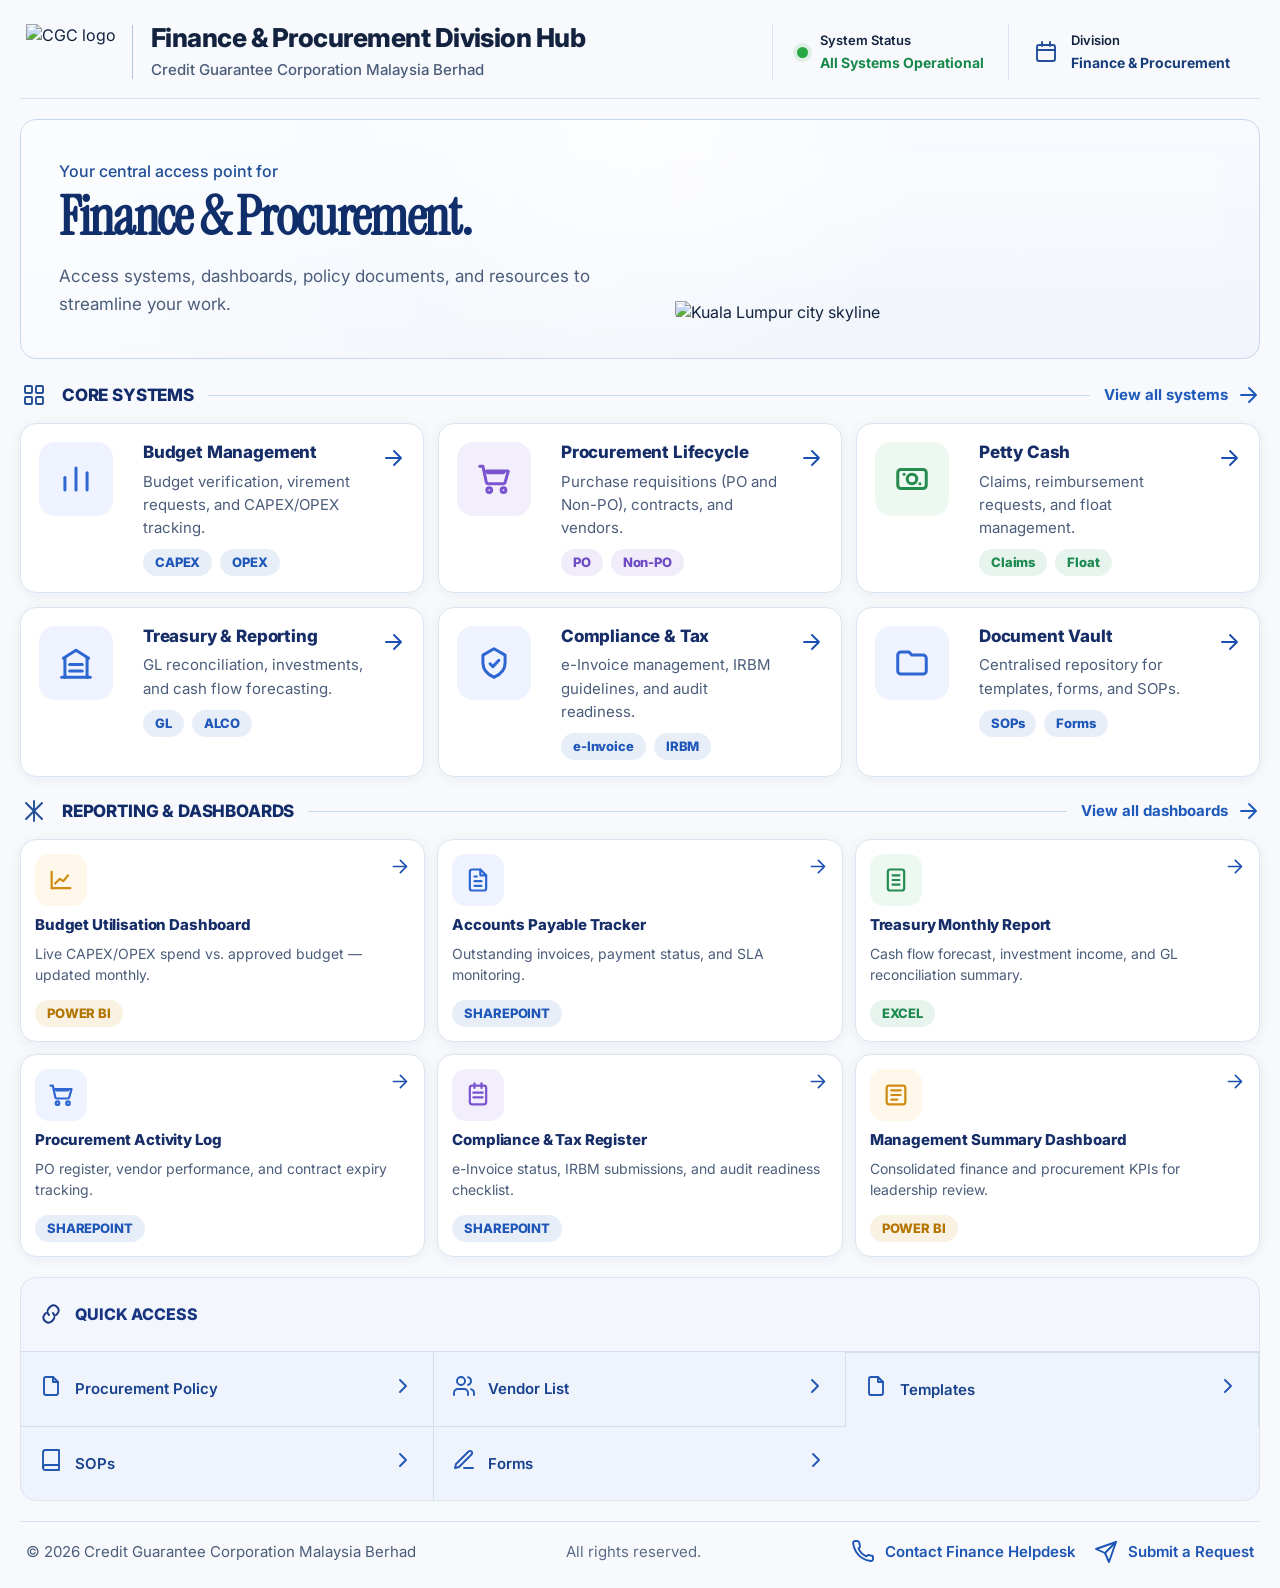
==== commit 17ce0f92: "Update index.html" ====
--- a/index.html
+++ b/index.html
@@ -1,658 +1,1287 @@
-<!DOCTYPE html>
+<!DOCTYPE html><!DOCTYPE htmlmeta name="viewport" content="width=device-width, initial-scale=1.0" />
+  <title>Finance &amp; Procurement Division Hub</title>
+
+  <link rel="preconnect" href="https://fonts.googleapis.com" />
+  <link rel="preconnect" href="https://fonts.gstatic.com" crossorigin />
+  <link
+    href="https://fonts.googleapis.com/css2?family=Instrument+Serif:ital@0;1&family=Inter:wght@400;500;600;700;800&display=swap"
+    rel="stylesheet"
+  />
+
+  <style>
+    :root {
+      --cgc-blue: #173d7a;
+      --cgc-blue-2: #214e97;
+      --cgc-blue-soft: rgba(23, 61, 122, 0.08);
+      --cgc-line: #d9e2f0;
+      --text-1: #13233f;
+      --text-2: #4b5d7a;
+      --text-3: #7f91ad;
+      --bg: #f7f9fc;
+      --card: #ffffff;
+      --shadow: 0 2px 14px rgba(16, 40, 84, 0.06);
+      --radius: 16px;
+      --radius-sm: 12px;
+      --ease: cubic-bezier(0.22, 1, 0.36, 1);
+
+      --tag-blue-bg: rgba(30, 87, 183, 0.10);
+      --tag-blue-txt: #1f57b8;
+
+      --tag-green-bg: rgba(28, 138, 79, 0.10);
+      --tag-green-txt: #1c8a4f;
+
+      --tag-gold-bg: rgba(205, 140, 20, 0.12);
+      --tag-gold-txt: #b37400;
+
+      --tag-purple-bg: rgba(109, 73, 196, 0.10);
+      --tag-purple-txt: #6d49c4;
+    }
+
+    * {
+      box-sizing: border-box;
+      margin: 0;
+      padding: 0;
+    }
+
+    html {
+      scroll-behavior: smooth;
+      background: var(--bg);
+    }
+
+    body {
+      font-family: "Inter", system-ui, -apple-system, Segoe UI, sans-serif;
+      background: var(--bg);
+      color: var(--text-1);
+      line-height: 1.45;
+      overflow-x: hidden;
+    }
+
+    a {
+      color: inherit;
+      text-decoration: none;
+    }
+
+    .page {
+      max-width: 1540px;
+      margin: 0 auto;
+      padding: 18px 20px 24px;
+    }
+
+    /* =========================
+       TOP HEADER
+    ========================= */
+    .top-header {
+      display: flex;
+      align-items: center;
+      justify-content: space-between;
+      gap: 16px;
+      padding: 6px 6px 18px;
+      border-bottom: 1px solid var(--cgc-line);
+      margin-bottom: 20px;
+    }
+
+    .brand-wrap {
+      display: flex;
+      align-items: center;
+      gap: 18px;
+      min-width: 0;
+    }
+
+    .brand-logo {
+      display: flex;
+      align-items: center;
+      gap: 16px;
+      flex-shrink: 0;
+    }
+
+    .brand-logo img {
+      height: 56px;
+      width: auto;
+      object-fit: contain;
+      display: block;
+    }
+
+    .brand-divider {
+      width: 1px;
+      height: 54px;
+      background: #b7c7df;
+      flex-shrink: 0;
+    }
+
+    .brand-text h1 {
+      font-size: 26px;
+      line-height: 1.1;
+      letter-spacing: -0.02em;
+      font-weight: 800;
+      color: var(--text-1);
+      margin-bottom: 6px;
+    }
+
+    .brand-text p {
+      font-size: 15px;
+      color: var(--text-2);
+      font-weight: 500;
+    }
+
+    .top-meta {
+      display: flex;
+      align-items: stretch;
+      gap: 0;
+      border-left: 1px solid transparent;
+      flex-wrap: wrap;
+      justify-content: flex-end;
+    }
+
+    .meta-item {
+      display: flex;
+      align-items: center;
+      gap: 12px;
+      padding: 4px 24px;
+      border-left: 1px solid var(--cgc-line);
+      min-height: 56px;
+      background: transparent;
+    }
+
+    .meta-icon {
+      width: 26px;
+      height: 26px;
+      flex-shrink: 0;
+      color: var(--cgc-blue-2);
+      display: grid;
+      place-items: center;
+    }
+
+    .meta-text {
+      display: flex;
+      flex-direction: column;
+      gap: 3px;
+      white-space: nowrap;
+    }
+
+    .meta-label {
+      font-size: 13px;
+      color: var(--text-1);
+      font-weight: 600;
+    }
+
+    .meta-value {
+      font-size: 14px;
+      color: var(--cgc-blue);
+      font-weight: 700;
+    }
+
+    .status-dot {
+      width: 11px;
+      height: 11px;
+      border-radius: 50%;
+      background: #28a745;
+      box-shadow: 0 0 0 4px rgba(40, 167, 69, 0.12);
+    }
+
+    /* =========================
+       HERO
+    ========================= */
+    .hero {
+      position: relative;
+      overflow: hidden;
+      display: grid;
+      grid-template-columns: 1.05fr 0.95fr;
+      gap: 12px;
+      align-items: stretch;
+      background:
+        radial-gradient(circle at top center, rgba(255,255,255,0.8), transparent 44%),
+        linear-gradient(180deg, #f7fbff 0%, #f1f5fb 100%);
+      border: 1px solid #c8d7ec;
+      border-radius: 16px;
+      padding: 34px 38px;
+      margin-bottom: 22px;
+      min-height: 192px;
+    }
+
+    .hero::after {
+      content: "";
+      position: absolute;
+      inset: 0;
+      pointer-events: none;
+      background:
+        linear-gradient(90deg, rgba(255,255,255,0.55) 0%, rgba(255,255,255,0.08) 44%, rgba(255,255,255,0) 65%);
+    }
+
+    .hero-copy {
+      position: relative;
+      z-index: 2;
+      max-width: 620px;
+      align-self: center;
+    }
+
+    .hero-kicker {
+      font-size: 16px;
+      color: var(--cgc-blue-2);
+      font-weight: 500;
+      margin-bottom: 8px;
+    }
+
+    .hero-title {
+      font-family: "Instrument Serif", Georgia, serif;
+      font-size: 54px;
+      line-height: 0.98;
+      letter-spacing: -0.025em;
+      color: #102f6a;
+      margin-bottom: 18px;
+    }
+
+    .hero-sub {
+      font-size: 17px;
+      color: var(--text-2);
+      line-height: 1.65;
+      max-width: 540px;
+    }
+
+    .hero-art {
+      position: relative;
+      z-index: 1;
+      min-height: 170px;
+      overflow: hidden;
+      border-radius: 12px;
+      align-self: stretch;
+      display: flex;
+      align-items: end;
+      justify-content: center;
+      background:
+        linear-gradient(180deg, rgba(255,255,255,0.20) 0%, rgba(255,255,255,0) 100%);
+    }
+
+    .hero-art img {
+      position: absolute;
+      bottom: 0;
+      left: 0;
+      width: 100%;
+      height: auto;
+      display: block;
+      object-fit: contain;
+      object-position: bottom center;
+      user-select: none;
+      pointer-events: none;
+    }
+
+    /* =========================
+       SECTION
+    ========================= */
+    .section {
+      margin-bottom: 20px;
+    }
+
+    .section-head {
+      display: flex;
+      align-items: center;
+      gap: 14px;
+      margin-bottom: 14px;
+    }
+
+    .section-icon {
+      width: 28px;
+      height: 28px;
+      display: grid;
+      place-items: center;
+      color: var(--cgc-blue-2);
+      flex-shrink: 0;
+    }
+
+    .section-title {
+      font-size: 17px;
+      font-weight: 800;
+      color: #122c6a;
+      letter-spacing: -0.01em;
+      text-transform: uppercase;
+      white-space: nowrap;
+    }
+
+    .section-line {
+      flex: 1;
+      height: 1px;
+      background: #ccdaee;
+    }
+
+    .section-link {
+      font-size: 15px;
+      font-weight: 700;
+      color: #1d59ba;
+      display: inline-flex;
+      align-items: center;
+      gap: 8px;
+      white-space: nowrap;
+    }
+
+    .section-link svg {
+      transition: transform 0.22s var(--ease);
+    }
+
+    .section-link:hover svg {
+      transform: translateX(4px);
+    }
+
+    /* =========================
+       CARD GRIDS
+    ========================= */
+    .grid-3 {
+      display: grid;
+      grid-template-columns: repeat(3, minmax(0, 1fr));
+      gap: 14px;
+    }
+
+    .grid-6 {
+      display: grid;
+      grid-template-columns: repeat(6, minmax(0, 1fr));
+      gap: 12px;
+    }
+
+    .sys-card,
+    .dash-card {
+      background: var(--card);
+      border: 1px solid #dbe5f1;
+      border-radius: 16px;
+      box-shadow: var(--shadow);
+      transition: transform 0.22s var(--ease), box-shadow 0.22s var(--ease), border-color 0.22s var(--ease);
+      position: relative;
+      overflow: hidden;
+    }
+
+    .sys-card:hover,
+    .dash-card:hover {
+      transform: translateY(-3px);
+      border-color: #c8d6ea;
+      box-shadow: 0 8px 24px rgba(19, 35, 63, 0.08);
+    }
+
+    .sys-card {
+      display: grid;
+      grid-template-columns: 88px 1fr auto;
+      align-items: start;
+      gap: 16px;
+      padding: 18px 18px 16px;
+      min-height: 136px;
+    }
+
+    .dash-card {
+      padding: 14px 14px 14px;
+      min-height: 170px;
+      display: flex;
+      flex-direction: column;
+      gap: 10px;
+    }
+
+    .card-iconbox {
+      width: 74px;
+      height: 74px;
+      border-radius: 16px;
+      display: grid;
+      place-items: center;
+      background: #f1f5fb;
+      color: var(--cgc-blue-2);
+      flex-shrink: 0;
+    }
+
+    .icon-blue { background: #eef3ff; color: #2e67d1; }
+    .icon-purple { background: #f3eefc; color: #7a54ce; }
+    .icon-green { background: #edf8f1; color: #258b4f; }
+    .icon-gold { background: #fff7e9; color: #d08b12; }
+
+    .card-iconbox svg {
+      width: 38px;
+      height: 38px;
+    }
+
+    .sys-main,
+    .dash-main {
+      min-width: 0;
+    }
+
+    .card-title {
+      font-size: 17px;
+      line-height: 1.25;
+      font-weight: 800;
+      color: #162d68;
+      margin-bottom: 6px;
+      letter-spacing: -0.01em;
+    }
+
+    .card-desc {
+      font-size: 15px;
+      line-height: 1.55;
+      color: var(--text-2);
+    }
+
+    .card-arrow {
+      align-self: flex-start;
+      color: #1b4fb1;
+      margin-top: 4px;
+      flex-shrink: 0;
+    }
+
+    .card-arrow svg {
+      width: 24px;
+      height: 24px;
+    }
+
+    .tag-row {
+      display: flex;
+      gap: 8px;
+      flex-wrap: wrap;
+      margin-top: 10px;
+    }
+
+    .pill {
+      display: inline-flex;
+      align-items: center;
+      justify-content: center;
+      min-height: 26px;
+      padding: 4px 12px;
+      border-radius: 999px;
+      font-size: 13px;
+      font-weight: 800;
+      letter-spacing: -0.01em;
+      white-space: nowrap;
+    }
+
+    .pill.blue {
+      background: var(--tag-blue-bg);
+      color: var(--tag-blue-txt);
+    }
+
+    .pill.green {
+      background: var(--tag-green-bg);
+      color: var(--tag-green-txt);
+    }
+
+    .pill.gold {
+      background: var(--tag-gold-bg);
+      color: var(--tag-gold-txt);
+    }
+
+    .pill.purple {
+      background: var(--tag-purple-bg);
+      color: var(--tag-purple-txt);
+    }
+
+    .dash-top {
+      display: flex;
+      align-items: start;
+      justify-content: space-between;
+      gap: 10px;
+    }
+
+    .dash-top .card-iconbox {
+      width: 52px;
+      height: 52px;
+      border-radius: 14px;
+    }
+
+    .dash-top .card-iconbox svg {
+      width: 28px;
+      height: 28px;
+    }
+
+    .dash-main .card-title {
+      font-size: 15px;
+      margin-bottom: 8px;
+    }
+
+    .dash-main .card-desc {
+      font-size: 14px;
+      line-height: 1.55;
+    }
+
+    .dash-arrow {
+      color: #1b4fb1;
+      flex-shrink: 0;
+      margin-top: 2px;
+    }
+
+    .dash-arrow svg {
+      width: 21px;
+      height: 21px;
+    }
+
+    .dash-card .tag-row {
+      margin-top: auto;
+      padding-top: 4px;
+    }
+
+    /* =========================
+       QUICK ACCESS
+    ========================= */
+    .quick-strip {
+      display: grid;
+      grid-template-columns: 190px repeat(5, 1fr);
+      gap: 0;
+      background: #eff4fc;
+      border: 1px solid #dbe5f1;
+      border-radius: 16px;
+      overflow: hidden;
+      margin-top: 8px;
+    }
+
+    .quick-head,
+    .quick-link {
+      min-height: 74px;
+      display: flex;
+      align-items: center;
+      gap: 12px;
+      padding: 14px 18px;
+    }
+
+    .quick-head {
+      font-size: 16px;
+      font-weight: 800;
+      color: #173581;
+      border-right: 1px solid #d3deef;
+      background: rgba(255,255,255,0.22);
+      text-transform: uppercase;
+    }
+
+    .quick-link {
+      justify-content: space-between;
+      border-right: 1px solid #d3deef;
+      transition: background 0.2s var(--ease);
+    }
+
+    .quick-link:last-child {
+      border-right: 0;
+    }
+
+    .quick-link:hover {
+      background: rgba(255,255,255,0.35);
+    }
+
+    .quick-left {
+      display: flex;
+      align-items: center;
+      gap: 12px;
+      min-width: 0;
+    }
+
+    .quick-text {
+      font-size: 15px;
+      font-weight: 600;
+      color: #17408d;
+      white-space: nowrap;
+      overflow: hidden;
+      text-overflow: ellipsis;
+    }
+
+    .quick-icon,
+    .quick-arrow {
+      color: #2257b2;
+      flex-shrink: 0;
+    }
+
+    /* =========================
+       FOOTER
+    ========================= */
+    .footer {
+      display: flex;
+      align-items: center;
+      justify-content: space-between;
+      gap: 18px;
+      padding: 18px 6px 0;
+      margin-top: 12px;
+      border-top: 1px solid var(--cgc-line);
+      color: var(--text-2);
+      font-size: 15px;
+    }
+
+    .footer-center {
+      opacity: 0.9;
+    }
+
+    .footer-right {
+      display: flex;
+      align-items: center;
+      gap: 18px;
+      flex-wrap: wrap;
+    }
+
+    .footer-link {
+      display: inline-flex;
+      align-items: center;
+      gap: 10px;
+      color: #1c55b3;
+      font-weight: 600;
+    }
+
+    /* =========================
+       SVG ICON DEFAULT
+    ========================= */
+    .i {
+      width: 24px;
+      height: 24px;
+      stroke: currentColor;
+      fill: none;
+      stroke-width: 1.9;
+      stroke-linecap: round;
+      stroke-linejoin: round;
+    }
+
+    .i-solid {
+      fill: currentColor;
+      stroke: none;
+    }
+
+    /* =========================
+       RESPONSIVE
+    ========================= */
+    @media (max-width: 1380px) {
+      .grid-6 {
+        grid-template-columns: repeat(3, minmax(0, 1fr));
+      }
+
+      .quick-strip {
+        grid-template-columns: 1fr 1fr 1fr;
+      }
+
+      .quick-head {
+        grid-column: 1 / -1;
+        border-right: 0;
+        border-bottom: 1px solid #d3deef;
+      }
+
+      .quick-link:nth-child(4),
+      .quick-link:nth-child(5),
+      .quick-link:nth-child(6) {
+        border-top: 1px solid #d3deef;
+      }
+    }
+
+    @media (max-width: 1120px) {
+      .top-header {
+        flex-direction: column;
+        align-items: flex-start;
+      }
+
+      .top-meta {
+        width: 100%;
+        justify-content: flex-start;
+      }
+
+      .hero {
+        grid-template-columns: 1fr;
+      }
+
+      .grid-3 {
+        grid-template-columns: 1fr;
+      }
+
+      .sys-card {
+        grid-template-columns: 78px 1fr auto;
+      }
+
+      .footer {
+        flex-direction: column;
+        align-items: flex-start;
+      }
+    }
+
+    @media (max-width: 768px) {
+      .page {
+        padding: 14px;
+      }
+
+      .brand-wrap {
+        flex-direction: column;
+        align-items: flex-start;
+      }
+
+      .brand-divider {
+        display: none;
+      }
+
+      .brand-logo img {
+        height: 48px;
+      }
+
+      .brand-text h1 {
+        font-size: 22px;
+      }
+
+      .hero {
+        padding: 24px 20px;
+      }
+
+      .hero-title {
+        font-size: 42px;
+      }
+
+      .meta-item {
+        padding: 8px 0 8px 0;
+        border-left: 0;
+        width: 100%;
+      }
+
+      .grid-6 {
+        grid-template-columns: 1fr;
+      }
+
+      .quick-strip {
+        grid-template-columns: 1fr;
+      }
+
+      .quick-link {
+        border-right: 0;
+        border-top: 1px solid #d3deef;
+      }
+    }
+  </style>
+</head>
+<body>
+  <div class="page">
+
+    <!-- =========================
+         TOP HEADER
+    ========================== -->
+    <header class="top-header">
+      <div class="brand-wrap">
+        <div class="brand-logo">
+          <!-- Exact uploaded CGC logo -->
+          <img src="image.png" alt="CGC logo" />
+          <div class="brand-divider"></div>
+        </div>
+
+        <div class="brand-text">
+          <h1>Finance &amp; Procurement Division Hub</h1>
+          <p>Credit Guarantee Corporation Malaysia Berhad</p>
+        </div>
+      </div>
+
+      <div class="top-meta">
+        <div class="meta-item">
+          <div class="status-dot" aria-hidden="true"></div>
+          <div class="meta-text">
+            <div class="meta-label">System Status</div>
+            <div class="meta-value" style="color:#16894a;">All Systems Operational</div>
+          </div>
+        </div>
+
+        <div class="meta-item">
+          <div class="meta-icon" aria-hidden="true">
+            <svg class="i" viewBox="0 0 24 24">
+              <path d="M16 2v4"></path>
+              <path d="M8 2v4"></path>
+              <rect x="3" y="5" width="18" height="16" rx="2"></rect>
+              <path d="M3 10h18"></path>
+            </svg>
+          </div>
+          <div class="meta-text">
+            <div class="meta-label">Division</div>
+            <div class="meta-value">Finance &amp; Procurement</div>
+          </div>
+        </div>
+      </div>
+    </header>
+
+    <!-- =========================
+         HERO
+    ========================== -->
+    <section class="hero">
+      <div class="hero-copy">
+        <div class="hero-kicker">Your central access point for</div>
+        <h2 class="hero-title">Finance &amp; Procurement.</h2>
+        <p class="hero-sub">
+          Access systems, dashboards, policy documents, and resources to streamline your work.
+        </p>
+      </div>
+
+      <div class="hero-art" aria-hidden="true">
+        <!-- Save your exact skyline image as kl-skyline.png in the same folder -->
+        <img src="kl-skyline.png" alt="Kuala Lumpur city skyline" />
+      </div>
+    </section>
+
+    <!-- =========================
+         CORE SYSTEMS
+    ========================== -->
+    <section class="section">
+      <div class="section-head">
+        <div class="section-icon" aria-hidden="true">
+          <svg class="i" viewBox="0 0 24 24">
+            <rect x="3" y="3" width="7" height="7" rx="1"></rect>
+            <rect x="14" y="3" width="7" height="7" rx="1"></rect>
+            <rect x="3" y="14" width="7" height="7" rx="1"></rect>
+            <rect x="14" y="14" width="7" height="7" rx="1"></rect>
+          </svg>
+        </div>
+        <div class="section-title">Core Systems</div>
+        <div class="section-line"></div>
+        <a href="#" class="section-link">
+          <span>View all systems</span>
+          <svg class="i" viewBox="0 0 24 24">
+            <path d="M5 12h14"></path>
+            <path d="M13 5l7 7-7 7"></path>
+          </svg>
+        </a>
+      </div>
+
+      <div class="grid-3">
+        <a href="#" class="sys-card" target="_blank" rel="noopener noreferrer">
+          <div class="card-iconbox icon-blue">
+            <svg class="i" viewBox="0 0 24 24">
+              <path d="M5 19V11"></path>
+              <path d="M12 19V5"></path>
+              <path d="M19 19V8"></path>
+            </svg>
+          </div>
+          <div class="sys-main">
+            <div class="card-title">Budget Management</div>
+            <div class="card-desc">Budget verification, virement requests, and CAPEX/OPEX tracking.</div>
+            <div class="tag-row">
+              <span class="pill blue">CAPEX</span>
+              <span class="pill blue">OPEX</span>
+            </div>
+          </div>
+          <div class="card-arrow">
+            <svg class="i" viewBox="0 0 24 24">
+              <path d="M5 12h14"></path>
+              <path d="M13 5l7 7-7 7"></path>
+            </svg>
+          </div>
+        </a>
+
+        <a href="#" class="sys-card" target="_blank" rel="noopener noreferrer">
+          <div class="card-iconbox icon-purple">
+            <svg class="i" viewBox="0 0 24 24">
+              <circle cx="9" cy="19" r="1.5"></circle>
+              <circle cx="18" cy="19" r="1.5"></circle>
+              <path d="M3 4h2l2.2 10.2a1 1 0 0 0 1 .8H18a1 1 0 0 0 1-.8L21 7H7.2"></path>
+              <path d="M8 8h10"></path>
+            </svg>
+          </div>
+          <div class="sys-main">
+            <div class="card-title">Procurement Lifecycle</div>
+            <div class="card-desc">Purchase requisitions (PO and Non-PO), contracts, and vendors.</div>
+            <div class="tag-row">
+              <span class="pill purple">PO</span>
+              <span class="pill purple">Non-PO</span>
+            </div>
+          </div>
+          <div class="card-arrow">
+            <svg class="i" viewBox="0 0 24 24">
+              <path d="M5 12h14"></path>
+              <path d="M13 5l7 7-7 7"></path>
+            </svg>
+          </div>
+        </a>
+
+        <a href="#" class="sys-card" target="_blank" rel="noopener noreferrer">
+          <div class="card-iconbox icon-green">
+            <svg class="i" viewBox="0 0 24 24">
+              <rect x="3" y="6" width="18" height="12" rx="2"></rect>
+              <circle cx="12" cy="12" r="3"></circle>
+              <path d="M7 9h0"></path>
+              <path d="M17 15h0"></path>
+            </svg>
+          </div>
+          <div class="sys-main">
+            <div class="card-title">Petty Cash</div>
+            <div class="card-desc">Claims, reimbursement requests, and float management.</div>
+            <div class="tag-row">
+              <span class="pill green">Claims</span>
+              <span class="pill green">Float</span>
+            </div>
+          </div>
+          <div class="card-arrow">
+            <svg class="i" viewBox="0 0 24 24">
+              <path d="M5 12h14"></path>
+              <path d="M13 5l7 7-7 7"></path>
+            </svg>
+          </div>
+        </a>
+
+        <a href="#" class="sys-card" target="_blank" rel="noopener noreferrer">
+          <div class="card-iconbox icon-blue">
+            <svg class="i" viewBox="0 0 24 24">
+              <path d="M3 21h18"></path>
+              <path d="M5 21V9"></path>
+              <path d="M19 21V9"></path>
+              <path d="M4 9l8-5 8 5"></path>
+              <path d="M8 13h8"></path>
+              <path d="M8 17h8"></path>
+            </svg>
+          </div>
+          <div class="sys-main">
+            <div class="card-title">Treasury &amp; Reporting</div>
+            <div class="card-desc">GL reconciliation, investments, and cash flow forecasting.</div>
+            <div class="tag-row">
+              <span class="pill blue">GL</span>
+              <span class="pill blue">ALCO</span>
+            </div>
+          </div>
+          <div class="card-arrow">
+            <svg class="i" viewBox="0 0 24 24">
+              <path d="M5 12h14"></path>
+              <path d="M13 5l7 7-7 7"></path>
+            </svg>
+          </div>
+        </a>
+
+        <a href="#" class="sys-card" target="_blank" rel="noopener noreferrer">
+          <div class="card-iconbox icon-blue">
+            <svg class="i" viewBox="0 0 24 24">
+              <path d="M12 3l7 4v5c0 5-3.5 7.5-7 9-3.5-1.5-7-4-7-9V7l7-4z"></path>
+              <path d="M9.5 12.5l1.8 1.8 3.8-4"></path>
+            </svg>
+          </div>
+          <div class="sys-main">
+            <div class="card-title">Compliance &amp; Tax</div>
+            <div class="card-desc">e-Invoice management, IRBM guidelines, and audit readiness.</div>
+            <div class="tag-row">
+              <span class="pill blue">e-Invoice</span>
+              <span class="pill blue">IRBM</span>
+            </div>
+          </div>
+          <div class="card-arrow">
+            <svg class="i" viewBox="0 0 24 24">
+              <path d="M5 12h14"></path>
+              <path d="M13 5l7 7-7 7"></path>
+            </svg>
+          </div>
+        </a>
+
+        <a href="#" class="sys-card" target="_blank" rel="noopener noreferrer">
+          <div class="card-iconbox icon-blue">
+            <svg class="i" viewBox="0 0 24 24">
+              <path d="M3 7a2 2 0 0 1 2-2h5l2 2h7a2 2 0 0 1 2 2v8a2 2 0 0 1-2 2H5a2 2 0 0 1-2-2V7z"></path>
+            </svg>
+          </div>
+          <div class="sys-main">
+            <div class="card-title">Document Vault</div>
+            <div class="card-desc">Centralised repository for templates, forms, and SOPs.</div>
+            <div class="tag-row">
+              <span class="pill blue">SOPs</span>
+              <span class="pill blue">Forms</span>
+            </div>
+          </div>
+          <div class="card-arrow">
+            <svg class="i" viewBox="0 0 24 24">
+              <path d="M5 12h14"></path>
+              <path d="M13 5l7 7-7 7"></path>
+            </svg>
+          </div>
+        </a>
+      </div>
+    </section>
+
+    <!-- =========================
+         REPORTING & DASHBOARDS
+    ========================== -->
+    <section class="section">
+      <div class="section-head">
+        <div class="section-icon" aria-hidden="true">
+          <svg class="i" viewBox="0 0 24 24">
+            <path d="M12 2v20"></path>
+            <path d="M12 12 4 4"></path>
+            <path d="M12 12 20 4"></path>
+            <path d="M12 12 4 20"></path>
+            <path d="M12 12 20 20"></path>
+          </svg>
+        </div>
+        <div class="section-title">Reporting &amp; Dashboards</div>
+        <div class="section-line"></div>
+        <a href="#" class="section-link">
+          <span>View all dashboards</span>
+          <svg class="i" viewBox="0 0 24 24">
+            <path d="M5 12h14"></path>
+            <path d="M13 5l7 7-7 7"></path>
+          </svg>
+        </a>
+      </div>
+
+      <div class="grid-6">
+        <a href="#" class="dash-card" target="_blank" rel="noopener noreferrer">
+          <div class="dash-top">
+            <div class="card-iconbox icon-gold">
+              <svg class="i" viewBox="0 0 24 24">
+                <path d="M4 19V5"></path>
+                <path d="M4 19h16"></path>
+                <path d="M7 15l4-4 3 2 4-5"></path>
+              </svg>
+            </div>
+            <div class="dash-arrow">
+              <svg class="i" viewBox="0 0 24 24">
+                <path d="M5 12h14"></path>
+                <path d="M13 5l7 7-7 7"></path>
+              </svg>
+            </div>
+          </div>
+          <div class="dash-main">
+            <div class="card-title">Budget Utilisation Dashboard</div>
+            <div class="card-desc">Live CAPEX/OPEX spend vs. approved budget — updated monthly.</div>
+          </div>
+          <div class="tag-row">
+            <span class="pill gold">POWER BI</span>
+          </div>
+        </a>
+
+        <a href="#" class="dash-card" target="_blank" rel="noopener noreferrer">
+          <div class="dash-top">
+            <div class="card-iconbox icon-blue">
+              <svg class="i" viewBox="0 0 24 24">
+                <path d="M14 3H7a2 2 0 0 0-2 2v14a2 2 0 0 0 2 2h10a2 2 0 0 0 2-2V8z"></path>
+                <path d="M14 3v5h5"></path>
+                <path d="M9 13h6"></path>
+                <path d="M9 17h6"></path>
+                <path d="M9 9h2"></path>
+              </svg>
+            </div>
+            <div class="dash-arrow">
+              <svg class="i" viewBox="0 0 24 24">
+                <path d="M5 12h14"></path>
+                <path d="M13 5l7 7-7 7"></path>
+              </svg>
+            </div>
+          </div>
+          <div class="dash-main">
+            <div class="card-title">Accounts Payable Tracker</div>
+            <div class="card-desc">Outstanding invoices, payment status, and SLA monitoring.</div>
+          </div>
+          <div class="tag-row">
+            <span class="pill blue">SHAREPOINT</span>
+          </div>
+        </a>
+
+        <a href="#" class="dash-card" target="_blank" rel="noopener noreferrer">
+          <div class="dash-top">
+            <div class="card-iconbox icon-green">
+              <svg class="i" viewBox="0 0 24 24">
+                <rect x="5" y="3" width="14" height="18" rx="2"></rect>
+                <path d="M9 8h6"></path>
+                <path d="M9 12h6"></path>
+                <path d="M9 16h6"></path>
+              </svg>
+            </div>
+            <div class="dash-arrow">
+              <svg class="i" viewBox="0 0 24 24">
+                <path d="M5 12h14"></path>
+                <path d="M13 5l7 7-7 7"></path>
+              </svg>
+            </div>
+          </div>
+          <div class="dash-main">
+            <div class="card-title">Treasury Monthly Report</div>
+            <div class="card-desc">Cash flow forecast, investment income, and GL reconciliation summary.</div>
+          </div>
+          <div class="tag-row">
+            <span class="pill green">EXCEL</span>
+          </div>
+        </a>
+
+        <a href="#" class="dash-card" target="_blank" rel="noopener noreferrer">
+          <div class="dash-top">
+            <div class="card-iconbox icon-blue">
+              <svg class="i" viewBox="0 0 24 24">
+                <circle cx="9" cy="19" r="1.5"></circle>
+                <circle cx="18" cy="19" r="1.5"></circle>
+                <path d="M3 4h2l2.2 10.2a1 1 0 0 0 1 .8H18a1 1 0 0 0 1-.8L21 7H7.2"></path>
+                <path d="M8 8h10"></path>
+              </svg>
+            </div>
+            <div class="dash-arrow">
+              <svg class="i" viewBox="0 0 24 24">
+                <path d="M5 12h14"></path>
+                <path d="M13 5l7 7-7 7"></path>
+              </svg>
+            </div>
+          </div>
+          <div class="dash-main">
+            <div class="card-title">Procurement Activity Log</div>
+            <div class="card-desc">PO register, vendor performance, and contract expiry tracking.</div>
+          </div>
+          <div class="tag-row">
+            <span class="pill blue">SHAREPOINT</span>
+          </div>
+        </a>
+
+        <a href="#" class="dash-card" target="_blank" rel="noopener noreferrer">
+          <div class="dash-top">
+            <div class="card-iconbox icon-purple">
+              <svg class="i" viewBox="0 0 24 24">
+                <rect x="5" y="4" width="14" height="16" rx="2"></rect>
+                <path d="M9 2v4"></path>
+                <path d="M15 2v4"></path>
+                <path d="M8 10h8"></path>
+                <path d="M8 14h8"></path>
+              </svg>
+            </div>
+            <div class="dash-arrow">
+              <svg class="i" viewBox="0 0 24 24">
+                <path d="M5 12h14"></path>
+                <path d="M13 5l7 7-7 7"></path>
+              </svg>
+            </div>
+          </div>
+          <div class="dash-main">
+            <div class="card-title">Compliance &amp; Tax Register</div>
+            <div class="card-desc">e-Invoice status, IRBM submissions, and audit readiness checklist.</div>
+          </div>
+          <div class="tag-row">
+            <span class="pill blue">SHAREPOINT</span>
+          </div>
+        </a>
+
+        <a href="#" class="dash-card" target="_blank" rel="noopener noreferrer">
+          <div class="dash-top">
+            <div class="card-iconbox icon-gold">
+              <svg class="i" viewBox="0 0 24 24">
+                <rect x="4" y="4" width="16" height="16" rx="2"></rect>
+                <path d="M8 8h8"></path>
+                <path d="M8 12h8"></path>
+                <path d="M8 16h5"></path>
+              </svg>
+            </div>
+            <div class="dash-arrow">
+              <svg class="i" viewBox="0 0 24 24">
+                <path d="M5 12h14"></path>
+                <path d="M13 5l7 7-7 7"></path>
+              </svg>
+            </div>
+          </div>
+          <div class="dash-main">
+            <div class="card-title">Management Summary Dashboard</div>
+            <div class="card-desc">Consolidated finance and procurement KPIs for leadership review.</div>
+          </div>
+          <div class="tag-row">
+            <span class="pill gold">POWER BI</span>
+          </div>
+        </a>
+      </div>
+    </section>
+
+    <!-- =========================
+         QUICK ACCESS
+    ========================== -->
+    <section class="section">
+      <div class="quick-strip">
+        <div class="quick-head">
+          <svg class="i" viewBox="0 0 24 24">
+            <path d="M10 13a5 5 0 0 1 0-7l1.5-1.5a5 5 0 0 1 7 7L17 13"></path>
+            <path d="M14 11a5 5 0 0 1 0 7L12.5 19.5a5 5 0 0 1-7-7L7 11"></path>
+          </svg>
+          <span>Quick Access</span>
+        </div>
+
+        <a href="#" class="quick-link" target="_blank" rel="noopener noreferrer">
+          <div class="quick-left">
+            <div class="quick-icon">
+              <svg class="i" viewBox="0 0 24 24">
+                <path d="M14 3H7a2 2 0 0 0-2 2v14a2 2 0 0 0 2 2h10a2 2 0 0 0 2-2V8z"></path>
+                <path d="M14 3v5h5"></path>
+              </svg>
+            </div>
+            <div class="quick-text">Procurement Policy</div>
+          </div>
+          <div class="quick-arrow">
+            <svg class="i" viewBox="0 0 24 24">
+              <path d="M9 6l6 6-6 6"></path>
+            </svg>
+          </div>
+        </a>
+
+        <a href="#" class="quick-link" target="_blank" rel="noopener noreferrer">
+          <div class="quick-left">
+            <div class="quick-icon">
+              <svg class="i" viewBox="0 0 24 24">
+                <path d="M16 21v-2a4 4 0 0 0-4-4H6a4 4 0 0 0-4 4v2"></path>
+                <circle cx="9" cy="7" r="4"></circle>
+                <path d="M22 21v-2a4 4 0 0 0-3-3.87"></path>
+                <path d="M16 3.13a4 4 0 0 1 0 7.75"></path>
+              </svg>
+            </div>
+            <div class="quick-text">Vendor List</div>
+          </div>
+          <div class="quick-arrow">
+            <svg class="i" viewBox="0 0 24 24">
+              <path d="M9 6l6 6-6 6"></path>
+            </svg>
+          </div>
+        </a>
+
+        <a href="#" class="quick-link" target="_blank" rel="noopener noreferrer">
+          <div class="quick-left">
+            <div class="quick-icon">
+              <svg class="i" viewBox="0 0 24 24">
+                <path d="M14 3H7a2 2 0 0 0-2 2v14a2 2 0 0 0 2 2h10a2 2 0 0 0 2-2V8z"></path>
+                <path d="M14 3v5h5"></path>
+              </svg>
+            </div>
+            <div class="quick-text">Templates</div>
+          </div>
+          <div class="quick-arrow">
+            <svg class="i" viewBox="0 0 24 24">
+              <path d="M9 6l6 6-6 6"></path>
+            </svg>
+          </div>
+        </a>
+
+        <a href="#" class="quick-link" target="_blank" rel="noopener noreferrer">
+          <div class="quick-left">
+            <div class="quick-icon">
+              <svg class="i" viewBox="0 0 24 24">
+                <path d="M4 19.5A2.5 2.5 0 0 1 6.5 17H20"></path>
+                <path d="M6.5 2H20v20H6.5A2.5 2.5 0 0 1 4 19.5v-15A2.5 2.5 0 0 1 6.5 2z"></path>
+              </svg>
+            </div>
+            <div class="quick-text">SOPs</div>
+          </div>
+          <div class="quick-arrow">
+            <svg class="i" viewBox="0 0 24 24">
+              <path d="M9 6l6 6-6 6"></path>
+            </svg>
+          </div>
+        </a>
+
+        <a href="#" class="quick-link" target="_blank" rel="noopener noreferrer">
+          <div class="quick-left">
+            <div class="quick-icon">
+              <svg class="i" viewBox="0 0 24 24">
+                <path d="M12 20h9"></path>
+                <path d="M16.5 3.5a2.1 2.1 0 1 1 3 3L7 19l-4 1 1-4Z"></path>
+              </svg>
+            </div>
+            <div class="quick-text">Forms</div>
+          </div>
+          <div class="quick-arrow">
+            <svg class="i" viewBox="0 0 24 24">
+              <path d="M9 6l6 6-6 6"></path>
+            </svg>
+          </div>
+        </a>
+      </div>
+    </section>
+
+    <!-- =========================
+         FOOTER
+    ========================== -->
+    <footer class="footer">
+      <div class="footer-left">© 2026 Credit Guarantee Corporation Malaysia Berhad</div>
+      <div class="footer-center">All rights reserved.</div>
+      <div class="footer-right">
+        <a href="#" class="footer-link" target="_blank" rel="noopener noreferrer">
+          <svg class="i" viewBox="0 0 24 24">
+            <path d="M22 16.92V19a2 2 0 0 1-2.18 2 19.8 19.8 0 0 1-8.63-3.07 19.5 19.5 0 0 1-6-6A19.8 19.8 0 0 1 2.12 3.18 2 2 0 0 1 4.11 1h2.09a2 2 0 0 1 2 1.72 12.8 12.8 0 0 0 .7 2.81 2 2 0 0 1-.45 2.11L7.56 8.53a16 16 0 0 0 7.91 7.91l.89-.89a2 2 0 0 1 2.11-.45 12.8 12.8 0 0 0 2.81.7A2 2 0 0 1 22 16.92z"></path>
+          </svg>
+          <span>Contact Finance Helpdesk</span>
+        </a>
+
+        <a href="#" class="footer-link" target="_blank" rel="noopener noreferrer">
+          <svg class="i" viewBox="0 0 24 24">
+            <path d="M22 2 11 13"></path>
+            <path d="M22 2 15 22l-4-9-9-4 20-7Z"></path>
+          </svg>
+          <span>Submit a Request</span>
+        </a>
+      </div>
+    </footer>
+  </div>
+</body>
+</html>
 <html lang="en">
 <head>
   <meta charset="UTF-8" />
-  <meta name="viewport" content="width=device-width, initial-scale=1.0" />
-  <title>Finance & Procurement Division Hub</title>
-
-  <link rel="preconnect" href="https://fonts.googleapis.com" />
-  <link rel="preconnect" href="https://fonts.gstatic.com" crossorigin />
-  <link
-    href="https://fonts.googleapis.com/css2?family=Instrument+Serif:ital@0;1&family=Geist:wght@300;400;500;600;700&family=Geist+Mono:wght@400;500&display=swap"
-    rel="stylesheet"
-  />
-
-  <style>
-    :root {
-      --cgc-blue:       #1B3D6D;
-      --cgc-blue-pale:  rgba(27,61,109,0.08);
-      --cgc-blue-glow:  rgba(27,61,109,0.15);
-      --font-serif:     'Instrument Serif', Georgia, serif;
-      --font-sans:      'Geist', -apple-system, sans-serif;
-      --font-mono:      'Geist Mono', monospace;
-      --ease:           cubic-bezier(0.22, 1, 0.36, 1);
-
-      --bg:             #FFFFFF;
-      --surface:        rgba(0,0,0,0.03);
-      --surface-hi:     rgba(0,0,0,0.06);
-      --border:         rgba(0,0,0,0.1);
-      --border-hi:      rgba(27,61,109,0.4);
-      --txt-1:          #0F172A;
-      --txt-2:          #3A4A6A;
-      --txt-3:          #7A8AAA;
-      --topbar-bg:      rgba(255,255,255,0.95);
-      --shadow:         0 2px 16px rgba(0,0,0,0.06);
-
-      --tag-pbi-bg:     #fff8e1;
-      --tag-pbi-txt:    #b8860b;
-      --tag-pbi-brd:    #f7e6b0;
-
-      --tag-sp-bg:      #e3f2fd;
-      --tag-sp-txt:     #1976d2;
-      --tag-sp-brd:     #bbdefb;
-
-      --tag-ex-bg:      #e8f5e9;
-      --tag-ex-txt:     #2e7d32;
-      --tag-ex-brd:     #c8e6c9;
-    }
-
-    *, *::before, *::after {
-      margin: 0;
-      padding: 0;
-      box-sizing: border-box;
-    }
-
-    html, body {
-      height: 100%;
-    }
-
-    html {
-      background: var(--bg);
-      scroll-behavior: smooth;
-    }
-
-    body {
-      font-family: var(--font-sans);
-      color: var(--txt-1);
-      background: var(--bg);
-      min-height: 100vh;
-      overflow-x: hidden;
-      overflow-y: hidden; /* only change to remove right-side scrollbar */
-      -webkit-font-smoothing: antialiased;
-    }
-
-    .ambient {
-      position: fixed;
-      inset: 0;
-      z-index: 0;
-      pointer-events: none;
-      overflow: hidden;
-    }
-
-    .ambient-grid {
-      position: absolute;
-      inset: 0;
-    }
-
-    .shell {
-      position: relative;
-      z-index: 1;
-      display: flex;
-      flex-direction: column;
-      min-height: 100vh;
-    }
-
-    .topbar {
-      display: flex;
-      align-items: center;
-      justify-content: space-between;
-      padding: 0 36px;
-      height: 60px;
-      background: var(--topbar-bg);
-      backdrop-filter: blur(24px) saturate(160%);
-      border-bottom: 1px solid var(--border);
-      position: sticky;
-      top: 0;
-      z-index: 200;
-    }
-
-    .brand-title {
-      font-size: 14px;
-      font-weight: 700;
-      letter-spacing: 0.03em;
-      color: var(--txt-1);
-    }
-
-    .brand-title em {
-      font-style: normal;
-      color: var(--cgc-blue);
-    }
-
-    .brand-sub {
-      font-size: 9px;
-      font-weight: 600;
-      letter-spacing: 0.14em;
-      text-transform: uppercase;
-      color: var(--txt-3);
-      margin-top: 2px;
-    }
-
-    .live-pill {
-      display: inline-flex;
-      align-items: center;
-      gap: 6px;
-      padding: 4px 11px;
-      border-radius: 20px;
-      background: rgba(27,61,109,0.06);
-      border: 1px solid rgba(27,61,109,0.15);
-      font-size: 10px;
-      font-weight: 600;
-      letter-spacing: 0.05em;
-      color: var(--cgc-blue);
-    }
-
-    .live-dot {
-      width: 5px;
-      height: 5px;
-      border-radius: 50%;
-      background: var(--cgc-blue);
-      animation: pulse 1.5s infinite;
-    }
-
-    .masthead {
-      padding: 48px 36px 36px;
-      border-bottom: 1px solid var(--border);
-      background: linear-gradient(160deg, var(--cgc-blue-pale) 0%, transparent 60%);
-      text-align: center;
-      display: flex;
-      flex-direction: column;
-      align-items: center;
-    }
-
-    .masthead-title {
-      font-family: var(--font-serif);
-      font-size: 46px;
-      font-weight: 400;
-      line-height: 1.06;
-      letter-spacing: -0.5px;
-      color: var(--txt-1);
-      margin-bottom: 12px;
-    }
-
-    .masthead-title strong {
-      font-style: italic;
-      color: var(--cgc-blue);
-    }
-
-    .masthead-greeting {
-      max-width: 600px;
-      color: var(--txt-2);
-      margin-bottom: 20px;
-    }
-
-    .masthead-meta {
-      display: flex;
-      gap: 10px;
-      margin-top: 20px;
-      flex-wrap: wrap;
-      justify-content: center;
-      align-items: center;
-    }
-
-    .meta-chip {
-      display: inline-flex;
-      align-items: center;
-      gap: 7px;
-      padding: 5px 13px;
-      border-radius: 8px;
-      background: var(--surface);
-      border: 1px solid var(--border);
-      font-size: 11px;
-      color: var(--txt-2);
-      font-weight: 500;
-    }
-
-    .meta-chip .val.blue {
-      color: var(--cgc-blue);
-    }
-
-    .workspace {
-      flex: 1;
-      padding: 32px 36px;
-    }
-
-    .section-block {
-      margin-bottom: 28px;
-    }
-
-    .sec {
-      font-size: 9px;
-      font-weight: 700;
-      text-transform: uppercase;
-      letter-spacing: 0.18em;
-      color: var(--txt-3);
-      margin-bottom: 14px;
-      display: flex;
-      align-items: center;
-      gap: 10px;
-    }
-
-    .sec::after {
-      content: '';
-      flex: 1;
-      height: 1px;
-      background: linear-gradient(90deg,var(--border),transparent);
-    }
-
-    .systems-grid {
-      display: grid;
-      grid-template-columns: repeat(3,1fr);
-      gap: 10px;
-      margin-bottom: 28px;
-    }
-
-    .sys-card {
-      background: var(--surface);
-      border: 1px solid var(--border);
-      border-radius: 12px;
-      padding: 20px 18px 18px;
-      cursor: pointer;
-      transition: all 0.24s var(--ease);
-      display: flex;
-      flex-direction: column;
-      gap: 10px;
-      position: relative;
-      overflow: hidden;
-      text-decoration: none;
-      color: inherit;
-    }
-
-    .sys-card::after {
-      content: '';
-      position: absolute;
-      bottom: 0;
-      left: 0;
-      right: 0;
-      height: 2px;
-      background: var(--cgc-blue);
-      transform: scaleX(0);
-      transform-origin: left;
-      transition: transform 0.28s var(--ease);
-    }
-
-    .sys-card:hover {
-      background: var(--surface-hi);
-      border-color: var(--border-hi);
-      transform: translateY(-3px);
-      box-shadow: var(--shadow);
-    }
-
-    .sys-card:hover::after {
-      transform: scaleX(1);
-    }
-
-    .sys-card:hover .sys-arrow {
-      opacity: 1;
-      color: var(--cgc-blue);
-      transform: translate(0,0);
-    }
-
-    .sys-card-top {
-      display: flex;
-      align-items: center;
-      justify-content: space-between;
-    }
-
-    .sys-icon {
-      width: 42px;
-      height: 42px;
-      border-radius: 11px;
-      background: rgba(0,0,0,0.03);
-      border: 1px solid var(--border);
-      display: flex;
-      align-items: center;
-      justify-content: center;
-      font-size: 20px;
-    }
-
-    .sys-arrow {
-      font-size: 13px;
-      color: var(--txt-3);
-      opacity: 0;
-      transform: translate(-3px, 3px);
-      transition: all 0.2s;
-    }
-
-    .sys-name {
-      font-size: 14px;
-      font-weight: 600;
-      color: var(--txt-1);
-      line-height: 1.4;
-    }
-
-    .sys-desc {
-      font-size: 12px;
-      color: var(--txt-2);
-      line-height: 1.6;
-    }
-
-    .sys-tags {
-      display: flex;
-      gap: 8px;
-      flex-wrap: wrap;
-      margin-top: auto;
-    }
-
-    .tag {
-      font-size: 9px;
-      font-weight: 700;
-      padding: 2px 7px;
-      border-radius: 6px;
-      background: var(--cgc-blue-pale);
-      color: var(--cgc-blue);
-      border: 1px solid rgba(27,61,109,0.15);
-    }
-
-    .tag-pbi {
-      background: var(--tag-pbi-bg);
-      color: var(--tag-pbi-txt);
-      border-color: var(--tag-pbi-brd);
-    }
-
-    .tag-sp {
-      background: var(--tag-sp-bg);
-      color: var(--tag-sp-txt);
-      border-color: var(--tag-sp-brd);
-    }
-
-    .tag-ex {
-      background: var(--tag-ex-bg);
-      color: var(--tag-ex-txt);
-      border-color: var(--tag-ex-brd);
-    }
-
-    .footer {
-      padding: 14px 36px;
-      border-top: 1px solid var(--border);
-      display: flex;
-      align-items: center;
-      justify-content: center;
-    }
-
-    .footer-l {
-      display: flex;
-      align-items: center;
-      justify-content: center;
-      gap: 8px;
-      flex-wrap: wrap;
-      font-size: 11px;
-      color: var(--txt-2);
-    }
-
-    .sys-ok {
-      display: inline-flex;
-      align-items: center;
-      gap: 5px;
-      font-size: 10px;
-      color: #107C10;
-      font-weight: 600;
-    }
-
-    .sys-ok::before {
-      content: '';
-      width: 5px;
-      height: 5px;
-      border-radius: 50%;
-      background: #107C10;
-      animation: pulse 1.5s infinite;
-    }
-
-    @keyframes pulse {
-      0%,100% { opacity:1; transform:scale(1); }
-      50% { opacity:0.45; transform:scale(0.7); }
-    }
-
-    @keyframes fadeUp {
-      from { opacity:0; transform:translateY(14px); }
-      to { opacity:1; transform:translateY(0); }
-    }
-
-    .sys-card {
-      animation: fadeUp 0.45s var(--ease) both;
-    }
-
-    @media (max-width: 1100px) {
-      body { overflow-y: auto; }
-      .systems-grid { grid-template-columns: repeat(2,1fr); }
-    }
-
-    @media (max-width: 640px) {
-      body { overflow-y: auto; }
-      .systems-grid { grid-template-columns: 1fr; }
-    }
-  </style>
-</head>
-<body>
-  <div class="ambient">
-    <div class="ambient-grid"></div>
-  </div>
-
-  <div class="shell">
-    <header class="topbar">
-      <div class="topbar-brand">
-        <div class="brand-title">Finance <em>&amp;</em> Procurement <em>Hub</em></div>
-        <div class="brand-sub">Credit Guarantee Corporation Malaysia Berhad</div>
-      </div>
-      <div class="topbar-right">
-        <div class="live-pill">
-          <div class="live-dot"></div>
-          <span id="topbar-clock">—</span>
-        </div>
-      </div>
-    </header>
-
-    <section class="masthead">
-      <h1 class="masthead-title">
-        <span id="greeting">Good morning</span>,<br>
-        <strong>welcome back.</strong>
-      </h1>
-      <p class="masthead-greeting">
-        Your central access point for all finance and procurement systems, policy documents, and division resources.
-      </p>
-      <div class="masthead-meta">
-        <div class="meta-chip">
-          <span class="label">Date</span>&nbsp;<span class="val" id="meta-date">—</span>
-        </div>
-        <div class="meta-chip">
-          <span class="label">Fiscal Period</span>&nbsp;<span class="val blue">Q2 FY2026</span>
-        </div>
-        <div class="meta-chip">
-          <span class="label">Division</span>&nbsp;<span class="val">Finance &amp; Procurement</span>
-        </div>
-      </div>
-    </section>
-
-    <main class="workspace">
-      <section class="section-block">
-        <div class="sec">Core Systems</div>
-        <div class="systems-grid">
-          <a href="#" class="sys-card">
-            <div class="sys-card-top">
-              <div class="sys-icon">📊</div>
-              <span class="sys-arrow">↗</span>
-            </div>
-            <div class="sys-name">Budget Management</div>
-            <div class="sys-desc">Budget verification, virement requests, and CAPEX/OPEX tracking.</div>
-            <div class="sys-tags">
-              <span class="tag">CAPEX</span>
-              <span class="tag">OPEX</span>
-            </div>
-          </a>
-
-          <a href="#" class="sys-card">
-            <div class="sys-card-top">
-              <div class="sys-icon">🛒</div>
-              <span class="sys-arrow">↗</span>
-            </div>
-            <div class="sys-name">Procurement Lifecycle</div>
-            <div class="sys-desc">Purchase requisitions (PO and Non-PO), contracts, and vendors.</div>
-            <div class="sys-tags">
-              <span class="tag">PO</span>
-              <span class="tag">Non-PO</span>
-            </div>
-          </a>
-
-          <a href="#" class="sys-card">
-            <div class="sys-card-top">
-              <div class="sys-icon">💵</div>
-              <span class="sys-arrow">↗</span>
-            </div>
-            <div class="sys-name">Petty Cash</div>
-            <div class="sys-desc">Claims, reimbursement requests, and float management.</div>
-            <div class="sys-tags">
-              <span class="tag">Claims</span>
-              <span class="tag">Float</span>
-            </div>
-          </a>
-
-          <a href="#" class="sys-card">
-            <div class="sys-card-top">
-              <div class="sys-icon">🏦</div>
-              <span class="sys-arrow">↗</span>
-            </div>
-            <div class="sys-name">Treasury &amp; Reporting</div>
-            <div class="sys-desc">GL reconciliation, investments, and cash flow forecasting.</div>
-            <div class="sys-tags">
-              <span class="tag">GL</span>
-              <span class="tag">ALCO</span>
-            </div>
-          </a>
-
-          <a href="#" class="sys-card">
-            <div class="sys-card-top">
-              <div class="sys-icon">⚖️</div>
-              <span class="sys-arrow">↗</span>
-            </div>
-            <div class="sys-name">Compliance &amp; Tax</div>
-            <div class="sys-desc">e-Invoice management, IRBM guidelines, and audit readiness.</div>
-            <div class="sys-tags">
-              <span class="tag">e-Invoice</span>
-              <span class="tag">IRBM</span>
-            </div>
-          </a>
-
-          <a href="#" class="sys-card">
-            <div class="sys-card-top">
-              <div class="sys-icon">🗄️</div>
-              <span class="sys-arrow">↗</span>
-            </div>
-            <div class="sys-name">Document Vault</div>
-            <div class="sys-desc">Centralised repository for templates, forms, and SOPs.</div>
-            <div class="sys-tags">
-              <span class="tag">SOPs</span>
-              <span class="tag">Forms</span>
-            </div>
-          </a>
-        </div>
-      </section>
-
-      <section class="section-block">
-        <div class="sec">Reporting &amp; Dashboards</div>
-        <div class="systems-grid">
-          <a href="#" class="sys-card">
-            <div class="sys-card-top">
-              <div class="sys-icon">📈</div>
-              <span class="sys-arrow">↗</span>
-            </div>
-            <div class="sys-name">Budget Utilisation Dashboard</div>
-            <div class="sys-desc">Live CAPEX/OPEX spend vs. approved budget — updated monthly.</div>
-            <div class="sys-tags">
-              <span class="tag tag-pbi">POWER BI</span>
-            </div>
-          </a>
-
-          <a href="#" class="sys-card">
-            <div class="sys-card-top">
-              <div class="sys-icon">📄</div>
-              <span class="sys-arrow">↗</span>
-            </div>
-            <div class="sys-name">Accounts Payable Tracker</div>
-            <div class="sys-desc">Outstanding invoices, payment status, and SLA monitoring.</div>
-            <div class="sys-tags">
-              <span class="tag tag-sp">SHAREPOINT</span>
-            </div>
-          </a>
-
-          <a href="#" class="sys-card">
-            <div class="sys-card-top">
-              <div class="sys-icon">🏦</div>
-              <span class="sys-arrow">↗</span>
-            </div>
-            <div class="sys-name">Treasury Monthly Report</div>
-            <div class="sys-desc">Cash flow forecast, investment income, and GL reconciliation summary.</div>
-            <div class="sys-tags">
-              <span class="tag tag-ex">EXCEL</span>
-            </div>
-          </a>
-
-          <a href="#" class="sys-card">
-            <div class="sys-card-top">
-              <div class="sys-icon">📋</div>
-              <span class="sys-arrow">↗</span>
-            </div>
-            <div class="sys-name">Procurement Activity Log</div>
-            <div class="sys-desc">PO register, vendor performance, and contract expiry tracking.</div>
-            <div class="sys-tags">
-              <span class="tag tag-sp">SHAREPOINT</span>
-            </div>
-          </a>
-
-          <a href="#" class="sys-card">
-            <div class="sys-card-top">
-              <div class="sys-icon">⚖️</div>
-              <span class="sys-arrow">↗</span>
-            </div>
-            <div class="sys-name">Compliance &amp; Tax Register</div>
-            <div class="sys-desc">e-Invoice status, IRBM submissions, and audit readiness checklist.</div>
-            <div class="sys-tags">
-              <span class="tag tag-sp">SHAREPOINT</span>
-            </div>
-          </a>
-        </div>
-      </section>
-    </main>
-
-    <footer class="footer">
-      <div class="footer-l">
-        <span>© 2026 Credit Guarantee Corporation Malaysia Berhad</span>
-        <span>·</span>
-        <span class="sys-ok">Portal Active</span>
-      </div>
-    </footer>
-  </div>
-
-  <script>
-    function setGreeting() {
-      const h = new Date().getHours();
-      const g = h < 12 ? 'Good morning' : h < 17 ? 'Good afternoon' : 'Good evening';
-      document.getElementById('greeting').textContent = g;
-    }
-    setGreeting();
-
-    function setDate() {
-      const now = new Date();
-      document.getElementById('meta-date').textContent = now.toLocaleDateString('en-MY', {
-        weekday: 'short',
-        day: 'numeric',
-        month: 'short',
-        year: 'numeric'
-      });
-    }
-    setDate();
-
-    function tickClock() {
-      const el = document.getElementById('topbar-clock');
-      if (el) {
-        el.textContent =
-          new Date().toLocaleTimeString('en-MY', {
-            hour: '2-digit',
-            minute: '2-digit',
-            second: '2-digit'
-          }) + ' MYT';
-      }
-    }
-    tickClock();
-    setInterval(tickClock, 1000);
-  </script>
-</body>
-</html>
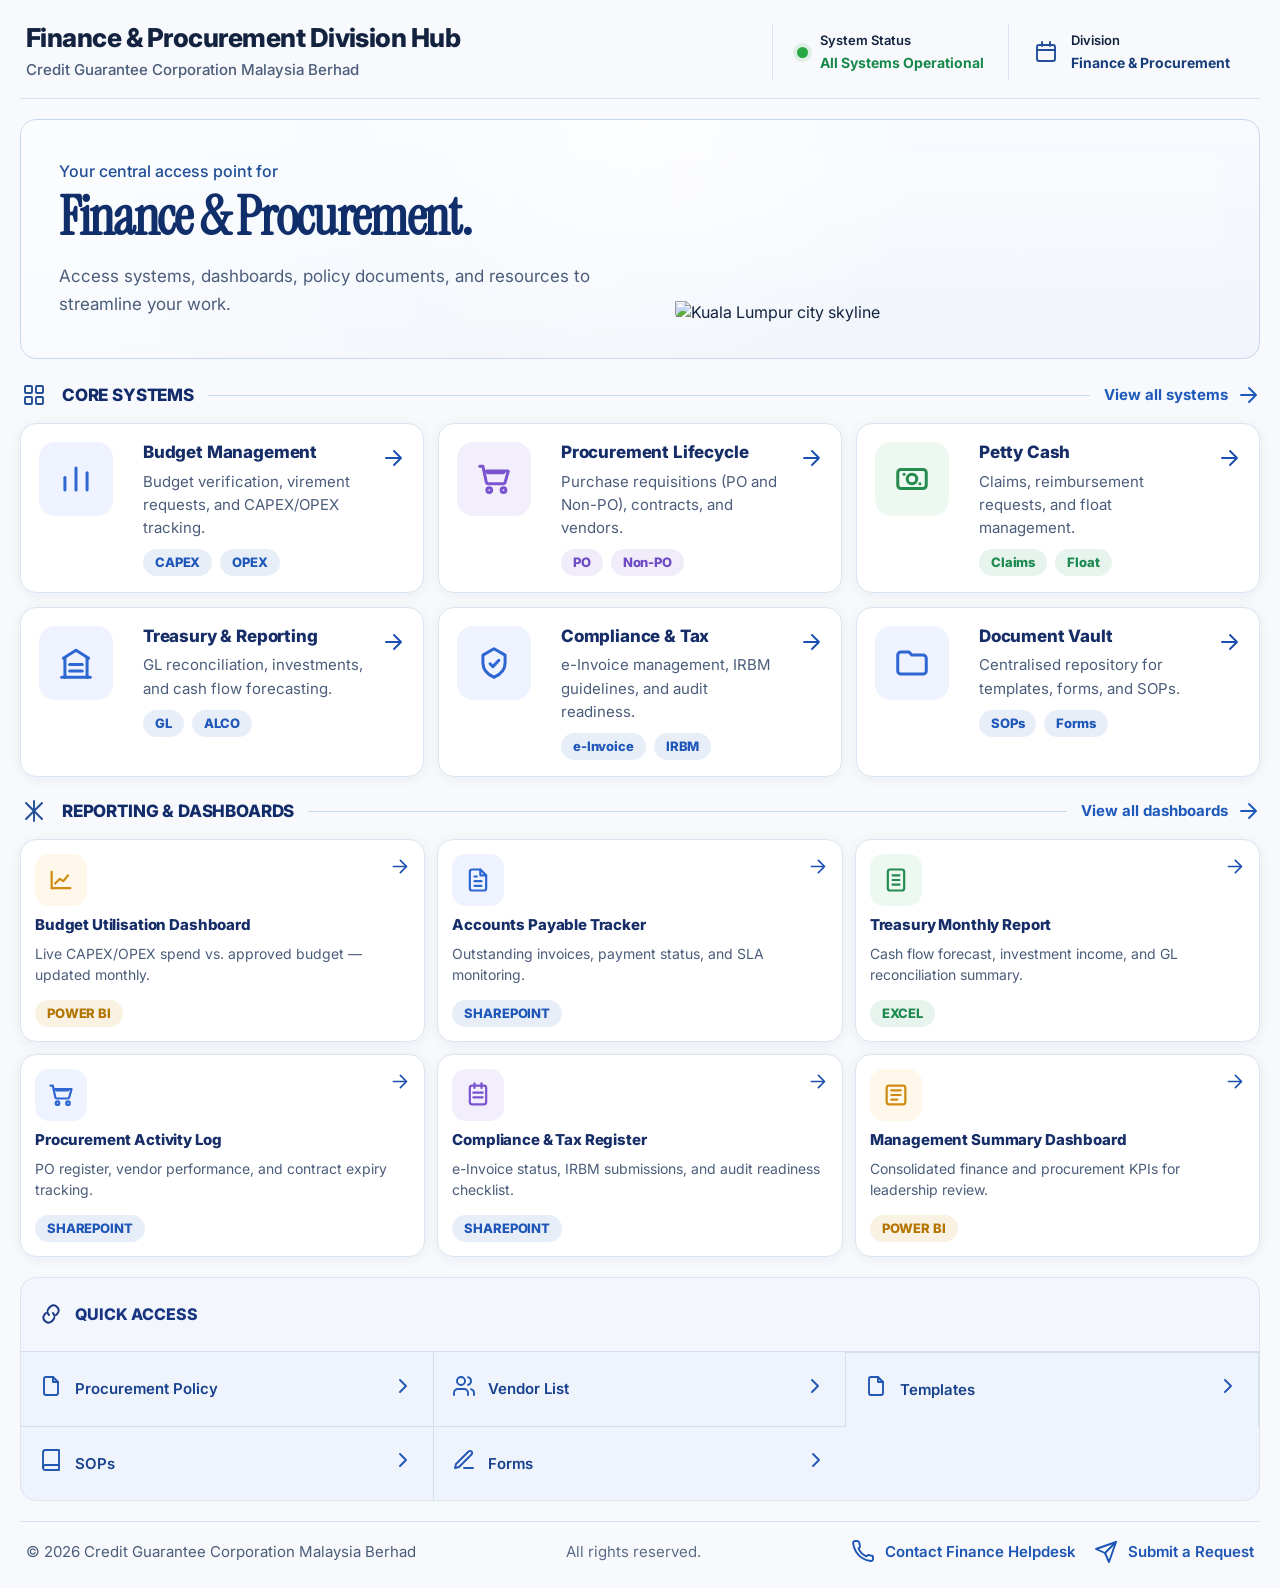
==== commit 452bad22: "Update index.html" ====
--- a/index.html
+++ b/index.html
@@ -1,4 +1,8 @@
-<!DOCTYPE html><!DOCTYPE htmlmeta name="viewport" content="width=device-width, initial-scale=1.0" />
+<!DOCTYPE html>
+<html lang="en">
+<head>
+  <meta charset="UTF-8" />
+  <meta name="viewport" content="width=device-width, initial-scale=1.0" />
   <title>Finance &amp; Procurement Division Hub</title>
 
   <link rel="preconnect" href="https://fonts.googleapis.com" />
@@ -85,27 +89,6 @@
       align-items: center;
       gap: 18px;
       min-width: 0;
-    }
-
-    .brand-logo {
-      display: flex;
-      align-items: center;
-      gap: 16px;
-      flex-shrink: 0;
-    }
-
-    .brand-logo img {
-      height: 56px;
-      width: auto;
-      object-fit: contain;
-      display: block;
-    }
-
-    .brand-divider {
-      width: 1px;
-      height: 54px;
-      background: #b7c7df;
-      flex-shrink: 0;
     }
 
     .brand-text h1 {
@@ -691,14 +674,6 @@
         align-items: flex-start;
       }
 
-      .brand-divider {
-        display: none;
-      }
-
-      .brand-logo img {
-        height: 48px;
-      }
-
       .brand-text h1 {
         font-size: 22px;
       }
@@ -740,12 +715,6 @@
     ========================== -->
     <header class="top-header">
       <div class="brand-wrap">
-        <div class="brand-logo">
-          <!-- Exact uploaded CGC logo -->
-          <img src="image.png" alt="CGC logo" />
-          <div class="brand-divider"></div>
-        </div>
-
         <div class="brand-text">
           <h1>Finance &amp; Procurement Division Hub</h1>
           <p>Credit Guarantee Corporation Malaysia Berhad</p>
@@ -791,7 +760,6 @@
       </div>
 
       <div class="hero-art" aria-hidden="true">
-        <!-- Save your exact skyline image as kl-skyline.png in the same folder -->
         <img src="kl-skyline.png" alt="Kuala Lumpur city skyline" />
       </div>
     </section>
@@ -1013,7 +981,7 @@
           </div>
           <div class="dash-main">
             <div class="card-title">Budget Utilisation Dashboard</div>
-            <div class="card-desc">Live CAPEX/OPEX spend vs. approved budget — updated monthly.</div>
+            <div class="card-desc">Live CAPEX/OPEX spend vs. approved budget &#8212; updated monthly.</div>
           </div>
           <div class="tag-row">
             <span class="pill gold">POWER BI</span>
@@ -1260,7 +1228,7 @@
          FOOTER
     ========================== -->
     <footer class="footer">
-      <div class="footer-left">© 2026 Credit Guarantee Corporation Malaysia Berhad</div>
+      <div class="footer-left">&copy; 2026 Credit Guarantee Corporation Malaysia Berhad</div>
       <div class="footer-center">All rights reserved.</div>
       <div class="footer-right">
         <a href="#" class="footer-link" target="_blank" rel="noopener noreferrer">
@@ -1282,6 +1250,3 @@
   </div>
 </body>
 </html>
-<html lang="en">
-<head>
-  <meta charset="UTF-8" />
